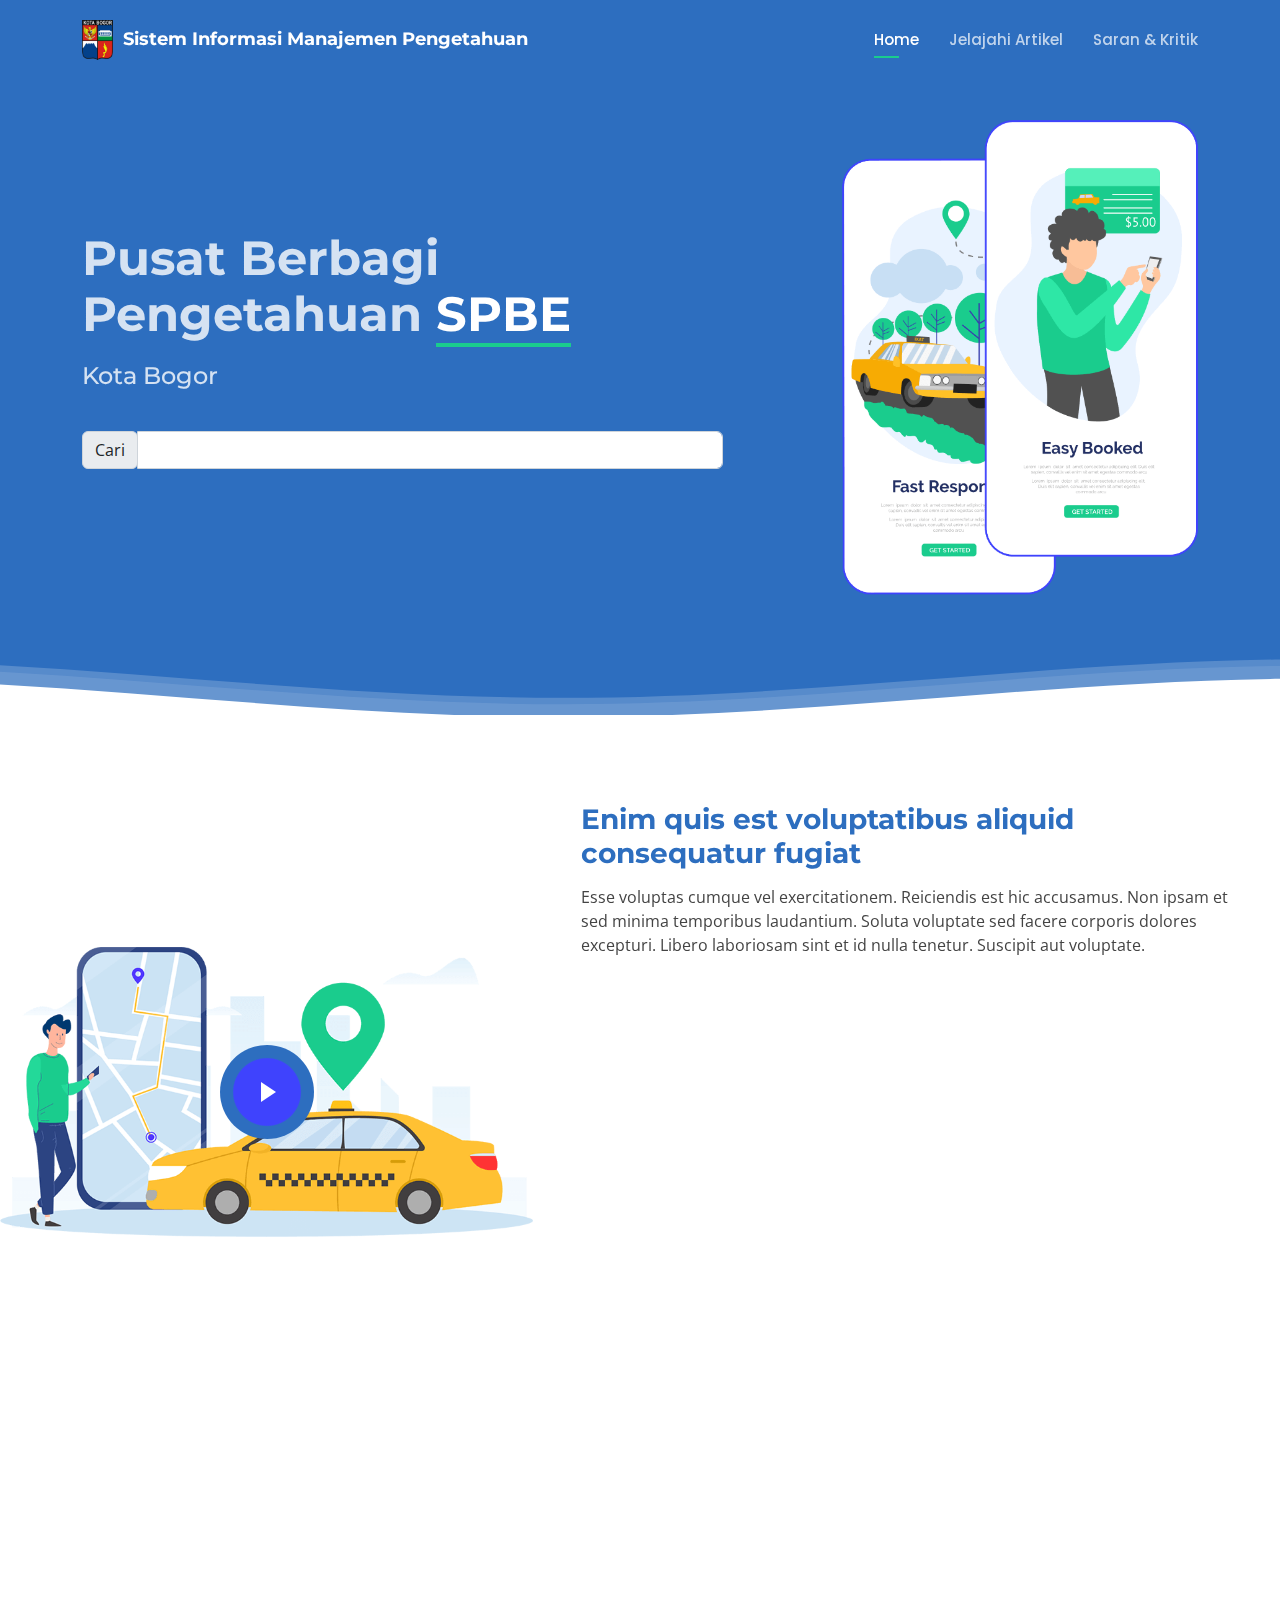
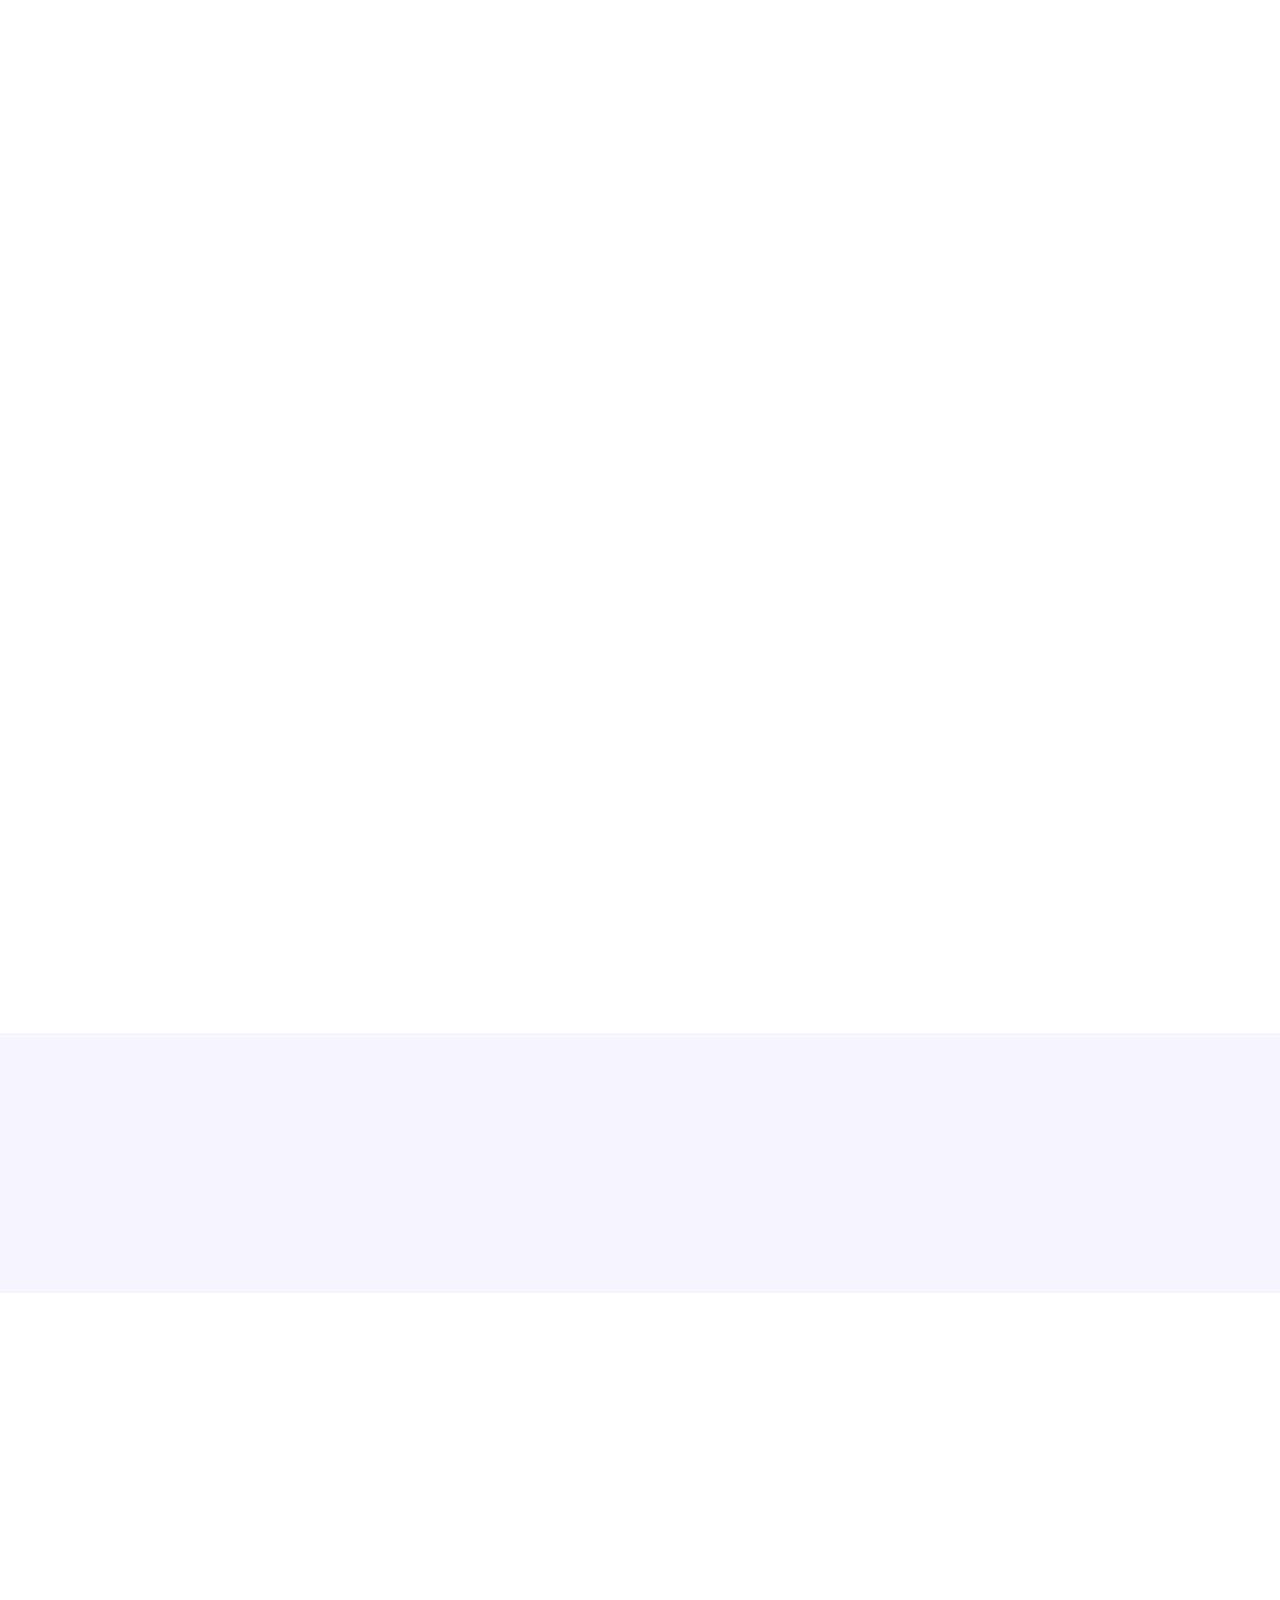
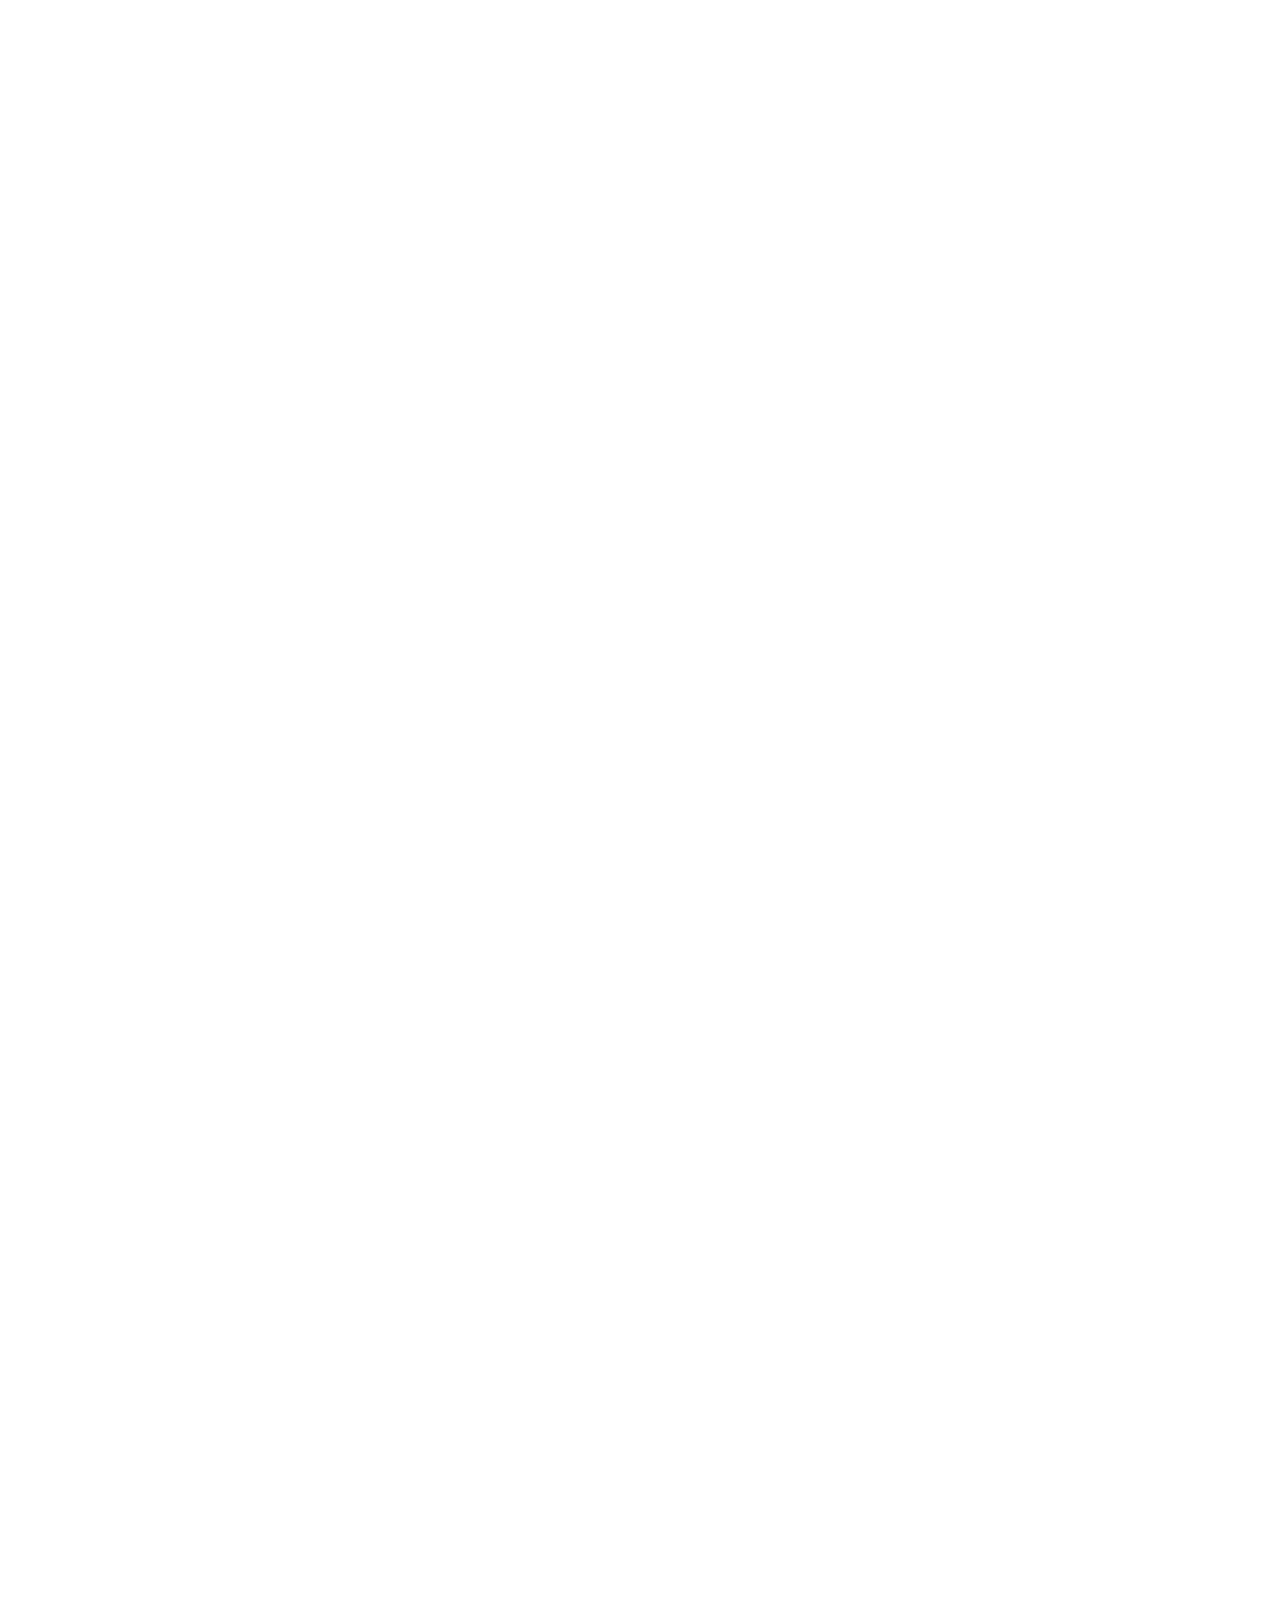
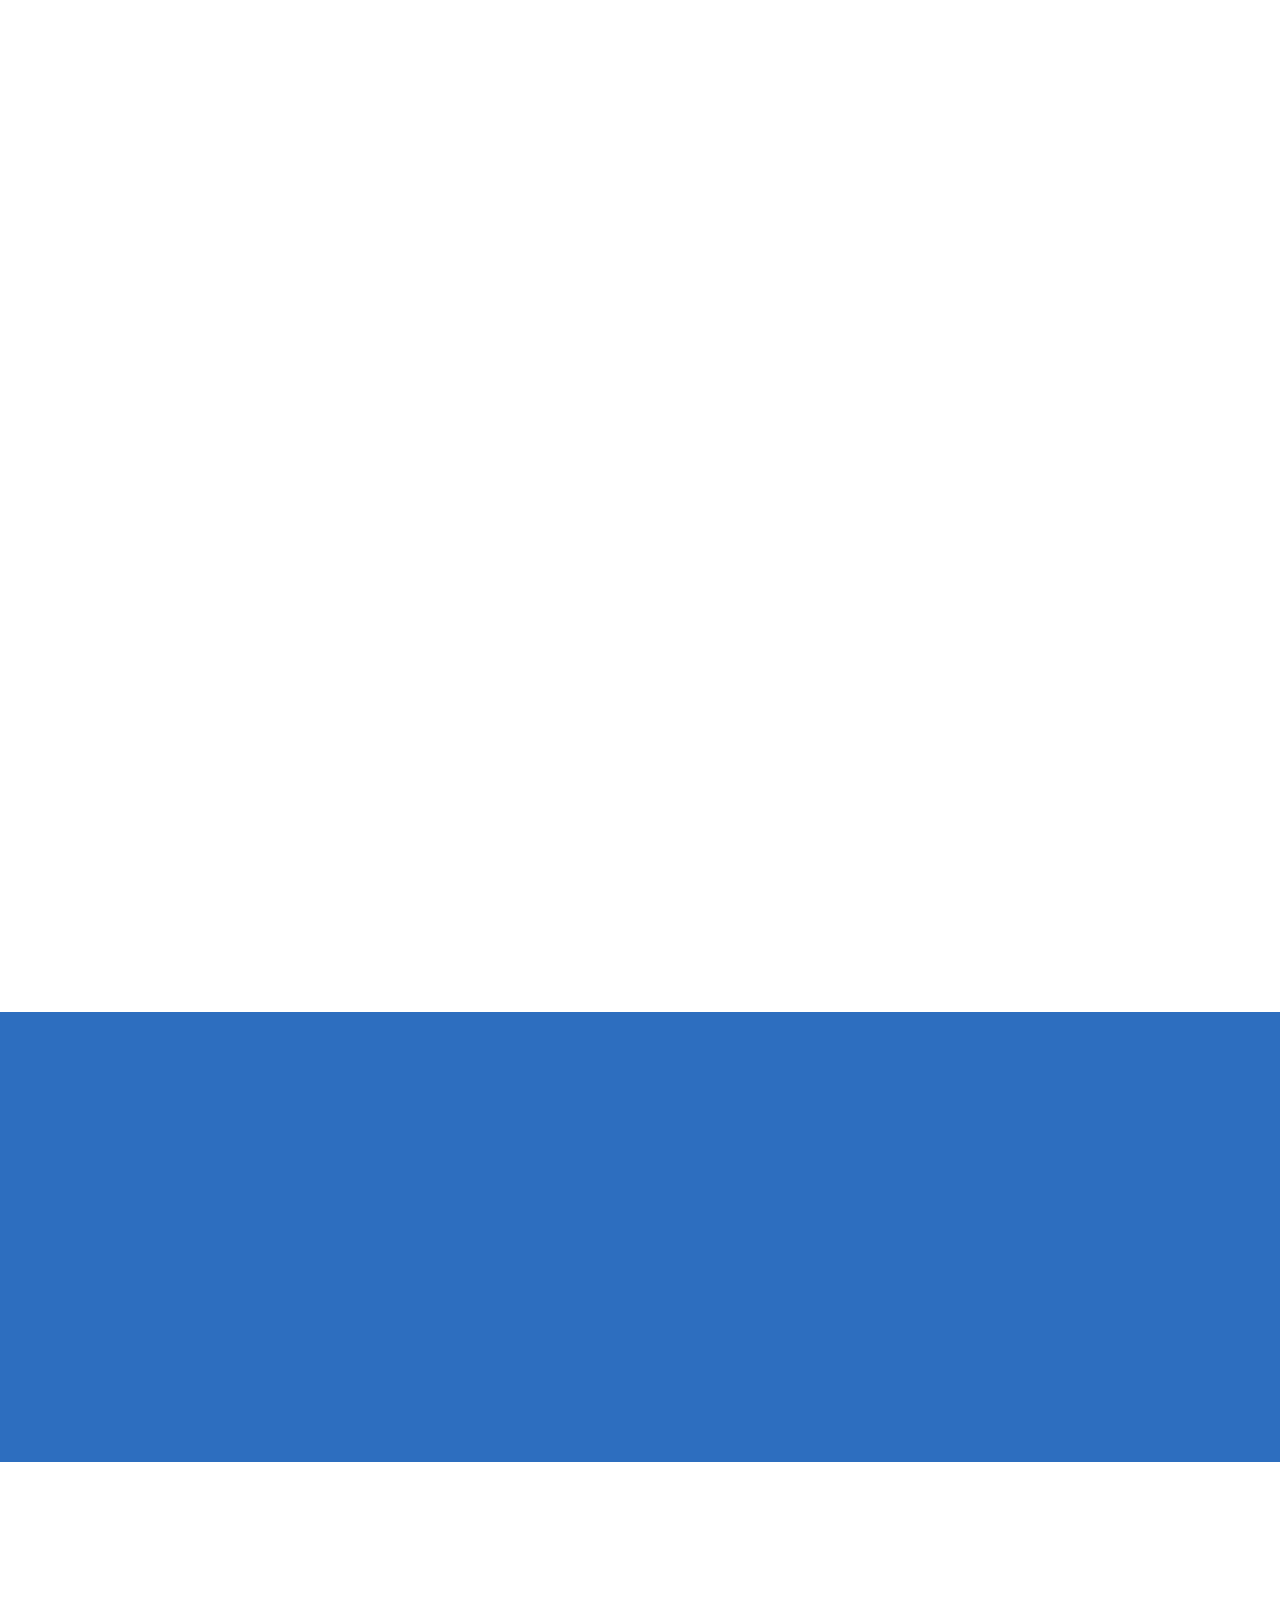
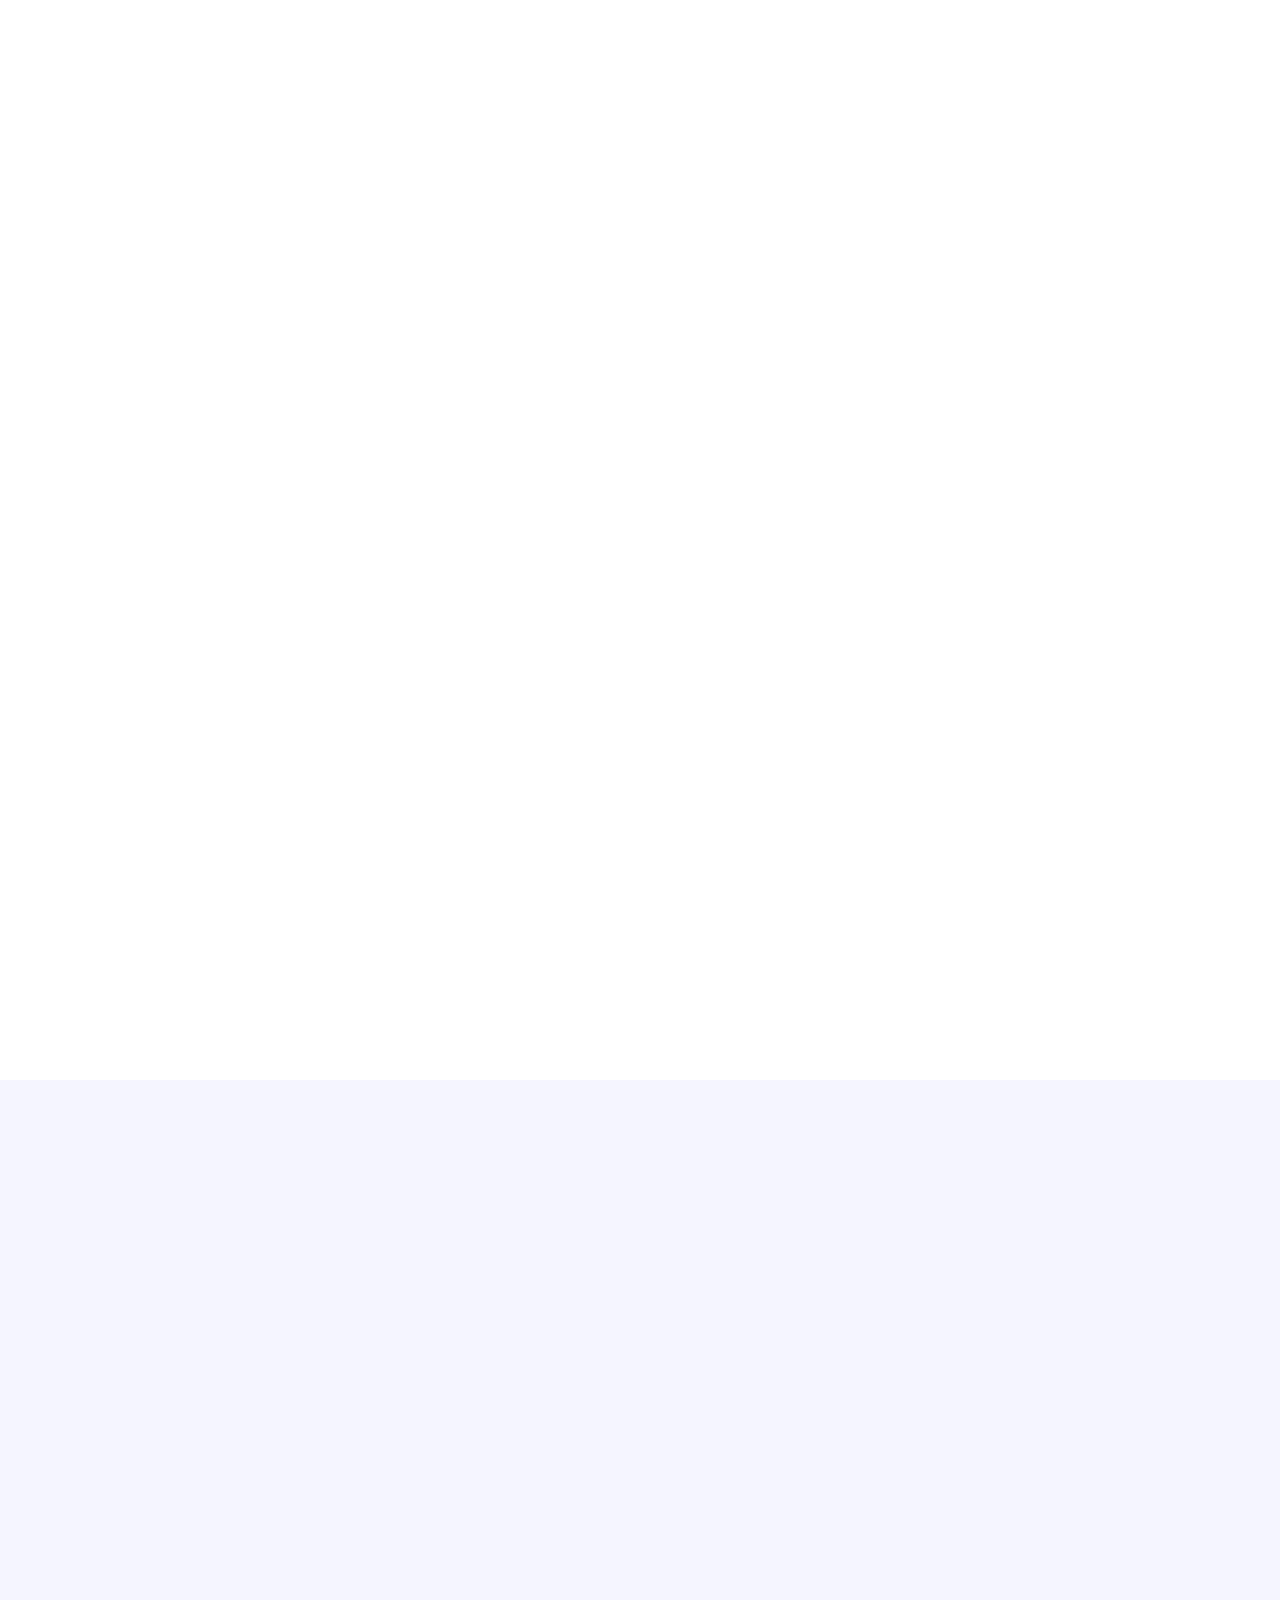
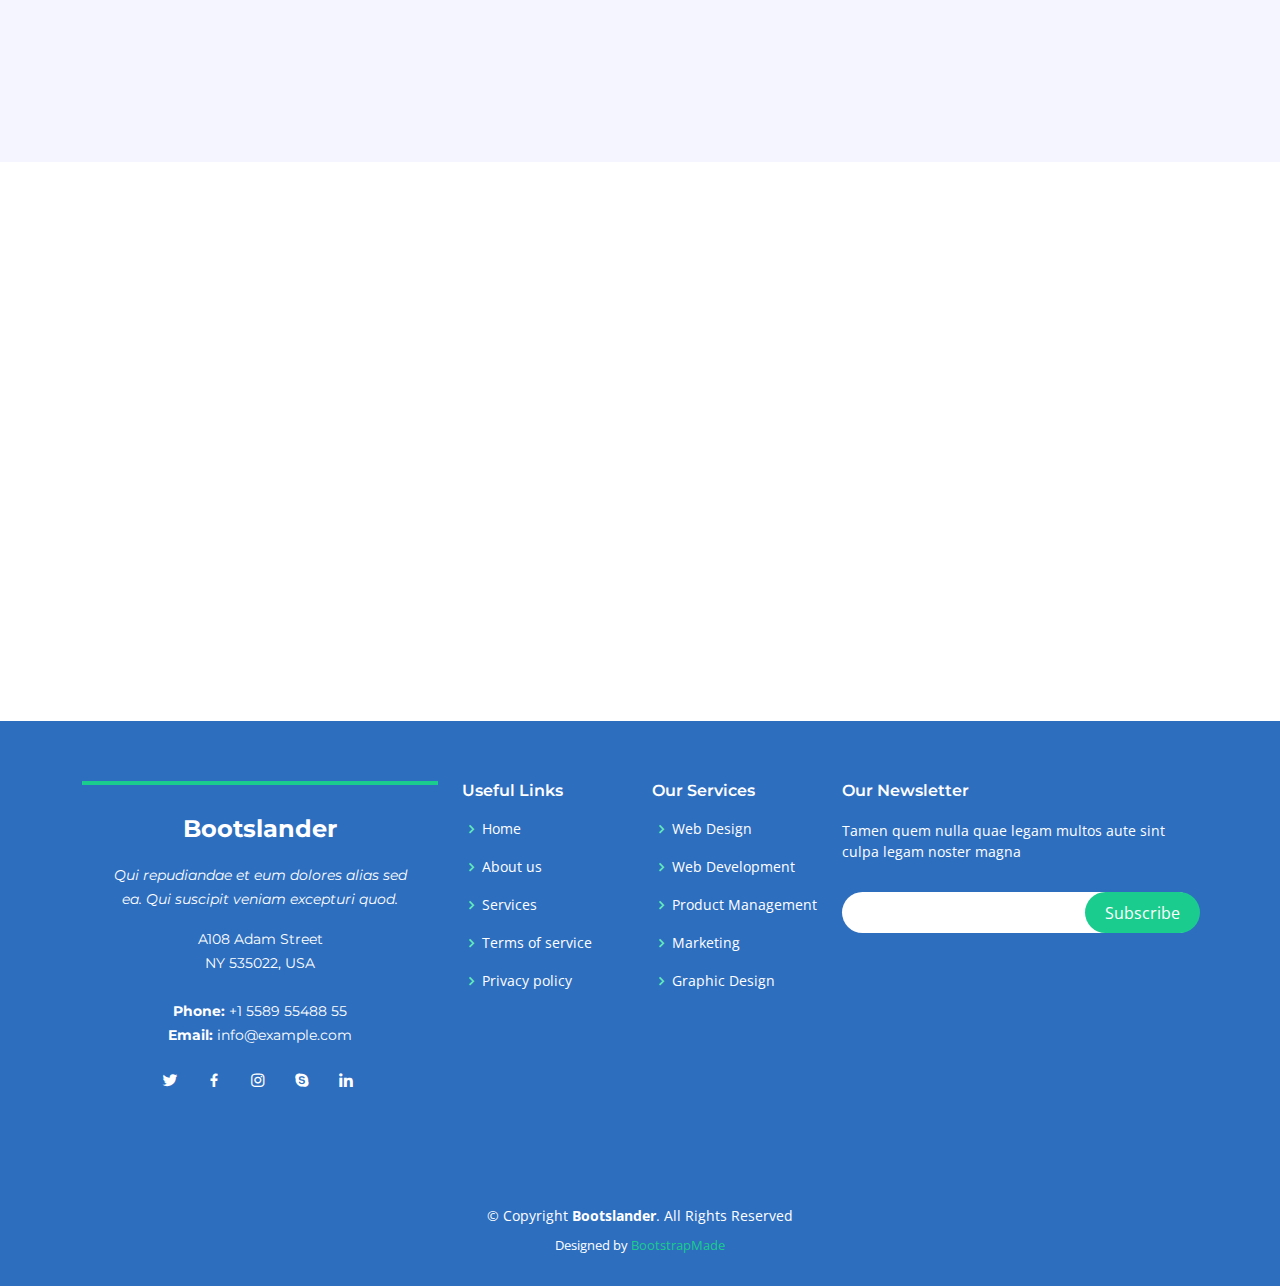
==== Bootslander/index.html @ fad499d1 "initial commit" ====
<!DOCTYPE html>
<html lang="en">

<head>
  <meta charset="utf-8">
  <meta content="width=device-width, initial-scale=1.0" name="viewport">

  <title>Sistem Informasi Manajemen Pengetahuan</title>
  <meta content="" name="description">
  <meta content="" name="keywords">

  <!-- Favicons -->
  <link href="assets/img/favicon.png" rel="icon">
  <link href="assets/img/apple-touch-icon.png" rel="apple-touch-icon">

  <!-- Google Fonts -->
  <link href="https://fonts.googleapis.com/css?family=Open+Sans:300,300i,400,400i,600,600i,700,700i|Montserrat:300,300i,400,400i,500,500i,600,600i,700,700i|Poppins:300,300i,400,400i,500,500i,600,600i,700,700i" rel="stylesheet">

  <!-- Vendor CSS Files -->
  <link href="assets/vendor/aos/aos.css" rel="stylesheet">
  <link href="assets/vendor/bootstrap/css/bootstrap.min.css" rel="stylesheet">
  <link href="assets/vendor/bootstrap-icons/bootstrap-icons.css" rel="stylesheet">
  <link href="assets/vendor/boxicons/css/boxicons.min.css" rel="stylesheet">
  <link href="assets/vendor/glightbox/css/glightbox.min.css" rel="stylesheet">
  <link href="assets/vendor/remixicon/remixicon.css" rel="stylesheet">
  <link href="assets/vendor/swiper/swiper-bundle.min.css" rel="stylesheet">

  <!-- Template Main CSS File -->
  <link href="assets/css/style.css" rel="stylesheet">

  <!-- =======================================================
  * Template Name: Bootslander - v4.10.0
  * Template URL: https://bootstrapmade.com/bootslander-free-bootstrap-landing-page-template/
  * Author: BootstrapMade.com
  * License: https://bootstrapmade.com/license/
  ======================================================== -->
</head>

<body>

  <!-- ======= Header ======= -->
  <header id="header" class="fixed-top d-flex align-items-center header-transparent">
    <div class="container d-flex align-items-center justify-content-between">

      <div class="logo">
        <h1><a href="index.html"><img src="images/logo.png" style="margin-right: 10px;"><span>Sistem Informasi Manajemen Pengetahuan</span></a></h1>
        <!-- Uncomment below if you prefer to use an image logo -->
        <!-- <a href="index.html"><img src="assets/img/logo.png" alt="" class="img-fluid"></a>-->
      </div>

      <nav id="navbar" class="navbar">
        <ul>
          <li><a class="nav-link scrollto active" href="#hero">Home</a></li>
          <li><a class="nav-link scrollto" href="#about">Jelajahi Artikel</a></li>
          <li><a class="nav-link scrollto" href="#features">Saran & Kritik</a></li>
          </li>
        </ul>
        <i class="bi bi-list mobile-nav-toggle"></i>
      </nav><!-- .navbar -->

    </div>
  </header><!-- End Header -->

  <!-- ======= Hero Section ======= -->
  <section id="hero">

    <div class="container">
      <div class="row justify-content-between">
        <div class="col-lg-7 pt-5 pt-lg-0 order-2 order-lg-1 d-flex align-items-center">
          <div data-aos="zoom-out">
            <h1>Pusat Berbagi Pengetahuan <span>SPBE</span></h1>
            <h2>Kota Bogor</h2>
            <div class="input-group mb-3">
              <div class="input-group-prepend">
                 <span class="input-group-text" id="inputGroup-sizing-default" type="button">Cari</span>
                <!-- <span class="input-group-text" id="inputGroup-sizing-default">Search</span> -->
              </div>
              <input type="text" class="form-control" aria-label="Default" aria-describedby="inputGroup-sizing-default">
            </div>
          </div>
        </div>
        <div class="col-lg-4 order-1 order-lg-2 hero-img" data-aos="zoom-out" data-aos-delay="300">
          <img src="assets/img/hero-img.png" class="img-fluid animated" alt="">
        </div>
      </div>
    </div>

    <svg class="hero-waves" xmlns="http://www.w3.org/2000/svg" xmlns:xlink="http://www.w3.org/1999/xlink" viewBox="0 24 150 28 " preserveAspectRatio="none">
      <defs>
        <path id="wave-path" d="M-160 44c30 0 58-18 88-18s 58 18 88 18 58-18 88-18 58 18 88 18 v44h-352z">
      </defs>
      <g class="wave1">
        <use xlink:href="#wave-path" x="50" y="3" fill="rgba(255,255,255, .1)">
      </g>
      <g class="wave2">
        <use xlink:href="#wave-path" x="50" y="0" fill="rgba(255,255,255, .2)">
      </g>
      <g class="wave3">
        <use xlink:href="#wave-path" x="50" y="9" fill="#fff">
      </g>
    </svg>

  </section><!-- End Hero -->

  <main id="main">

    <!-- ======= Isi Section ======= -->
    <section id="about" class="about">
      <div class="container-fluid">

        <div class="row">
          <div class="col-xl-5 col-lg-6 video-box d-flex justify-content-center align-items-stretch" data-aos="fade-right">
            <a href="https://www.youtube.com/watch?v=StpBR2W8G5A" class="glightbox play-btn mb-4"></a>
          </div>

          <div class="col-xl-7 col-lg-6 icon-boxes d-flex flex-column align-items-stretch justify-content-center py-5 px-lg-5" data-aos="fade-left">
            <h3>Enim quis est voluptatibus aliquid consequatur fugiat</h3>
            <p>Esse voluptas cumque vel exercitationem. Reiciendis est hic accusamus. Non ipsam et sed minima temporibus laudantium. Soluta voluptate sed facere corporis dolores excepturi. Libero laboriosam sint et id nulla tenetur. Suscipit aut voluptate.</p>

            <div class="icon-box" data-aos="zoom-in" data-aos-delay="100">
              <div class="icon"><i class="bx bx-fingerprint"></i></div>
              <h4 class="title"><a href="">Lorem Ipsum</a></h4>
              <p class="description">Voluptatum deleniti atque corrupti quos dolores et quas molestias excepturi sint occaecati cupiditate non provident</p>
            </div>

            <div class="icon-box" data-aos="zoom-in" data-aos-delay="200">
              <div class="icon"><i class="bx bx-gift"></i></div>
              <h4 class="title"><a href="">Nemo Enim</a></h4>
              <p class="description">At vero eos et accusamus et iusto odio dignissimos ducimus qui blanditiis praesentium voluptatum deleniti atque</p>
            </div>

            <div class="icon-box" data-aos="zoom-in" data-aos-delay="300">
              <div class="icon"><i class="bx bx-atom"></i></div>
              <h4 class="title"><a href="">Dine Pad</a></h4>
              <p class="description">Explicabo est voluptatum asperiores consequatur magnam. Et veritatis odit. Sunt aut deserunt minus aut eligendi omnis</p>
            </div>

          </div>
        </div>

      </div>
    </section><!-- End About Section -->
    
    <!-- ======= About Section ======= -->
    <section id="about" class="about">
      <div class="container-fluid">

        <div class="row">
          <div class="col-xl-5 col-lg-6 video-box d-flex justify-content-center align-items-stretch" data-aos="fade-right">
            <a href="https://www.youtube.com/watch?v=StpBR2W8G5A" class="glightbox play-btn mb-4"></a>
          </div>

          <div class="col-xl-7 col-lg-6 icon-boxes d-flex flex-column align-items-stretch justify-content-center py-5 px-lg-5" data-aos="fade-left">
            <h3>Enim quis est voluptatibus aliquid consequatur fugiat</h3>
            <p>Esse voluptas cumque vel exercitationem. Reiciendis est hic accusamus. Non ipsam et sed minima temporibus laudantium. Soluta voluptate sed facere corporis dolores excepturi. Libero laboriosam sint et id nulla tenetur. Suscipit aut voluptate.</p>

            <div class="icon-box" data-aos="zoom-in" data-aos-delay="100">
              <div class="icon"><i class="bx bx-fingerprint"></i></div>
              <h4 class="title"><a href="">Lorem Ipsum</a></h4>
              <p class="description">Voluptatum deleniti atque corrupti quos dolores et quas molestias excepturi sint occaecati cupiditate non provident</p>
            </div>

            <div class="icon-box" data-aos="zoom-in" data-aos-delay="200">
              <div class="icon"><i class="bx bx-gift"></i></div>
              <h4 class="title"><a href="">Nemo Enim</a></h4>
              <p class="description">At vero eos et accusamus et iusto odio dignissimos ducimus qui blanditiis praesentium voluptatum deleniti atque</p>
            </div>

            <div class="icon-box" data-aos="zoom-in" data-aos-delay="300">
              <div class="icon"><i class="bx bx-atom"></i></div>
              <h4 class="title"><a href="">Dine Pad</a></h4>
              <p class="description">Explicabo est voluptatum asperiores consequatur magnam. Et veritatis odit. Sunt aut deserunt minus aut eligendi omnis</p>
            </div>

          </div>
        </div>

      </div>
    </section><!-- End About Section -->

    <!-- ======= Features Section ======= -->
    <section id="features" class="features">
      <div class="container">

        <div class="section-title" data-aos="fade-up">
          <h2>Features</h2>
          <p>Check The Features</p>
        </div>

        <div class="row" data-aos="fade-left">
          <div class="col-lg-3 col-md-4">
            <div class="icon-box" data-aos="zoom-in" data-aos-delay="50">
              <i class="ri-store-line" style="color: #ffbb2c;"></i>
              <h3><a href="">Lorem Ipsum</a></h3>
            </div>
          </div>
          <div class="col-lg-3 col-md-4 mt-4 mt-md-0">
            <div class="icon-box" data-aos="zoom-in" data-aos-delay="100">
              <i class="ri-bar-chart-box-line" style="color: #5578ff;"></i>
              <h3><a href="">Dolor Sitema</a></h3>
            </div>
          </div>
          <div class="col-lg-3 col-md-4 mt-4 mt-md-0">
            <div class="icon-box" data-aos="zoom-in" data-aos-delay="150">
              <i class="ri-calendar-todo-line" style="color: #e80368;"></i>
              <h3><a href="">Sed perspiciatis</a></h3>
            </div>
          </div>
          <div class="col-lg-3 col-md-4 mt-4 mt-lg-0">
            <div class="icon-box" data-aos="zoom-in" data-aos-delay="200">
              <i class="ri-paint-brush-line" style="color: #e361ff;"></i>
              <h3><a href="">Magni Dolores</a></h3>
            </div>
          </div>
          <div class="col-lg-3 col-md-4 mt-4">
            <div class="icon-box" data-aos="zoom-in" data-aos-delay="250">
              <i class="ri-database-2-line" style="color: #47aeff;"></i>
              <h3><a href="">Nemo Enim</a></h3>
            </div>
          </div>
          <div class="col-lg-3 col-md-4 mt-4">
            <div class="icon-box" data-aos="zoom-in" data-aos-delay="300">
              <i class="ri-gradienter-line" style="color: #ffa76e;"></i>
              <h3><a href="">Eiusmod Tempor</a></h3>
            </div>
          </div>
          <div class="col-lg-3 col-md-4 mt-4">
            <div class="icon-box" data-aos="zoom-in" data-aos-delay="350">
              <i class="ri-file-list-3-line" style="color: #11dbcf;"></i>
              <h3><a href="">Midela Teren</a></h3>
            </div>
          </div>
          <div class="col-lg-3 col-md-4 mt-4">
            <div class="icon-box" data-aos="zoom-in" data-aos-delay="400">
              <i class="ri-price-tag-2-line" style="color: #4233ff;"></i>
              <h3><a href="">Pira Neve</a></h3>
            </div>
          </div>
          <div class="col-lg-3 col-md-4 mt-4">
            <div class="icon-box" data-aos="zoom-in" data-aos-delay="450">
              <i class="ri-anchor-line" style="color: #b2904f;"></i>
              <h3><a href="">Dirada Pack</a></h3>
            </div>
          </div>
          <div class="col-lg-3 col-md-4 mt-4">
            <div class="icon-box" data-aos="zoom-in" data-aos-delay="500">
              <i class="ri-disc-line" style="color: #b20969;"></i>
              <h3><a href="">Moton Ideal</a></h3>
            </div>
          </div>
          <div class="col-lg-3 col-md-4 mt-4">
            <div class="icon-box" data-aos="zoom-in" data-aos-delay="550">
              <i class="ri-base-station-line" style="color: #ff5828;"></i>
              <h3><a href="">Verdo Park</a></h3>
            </div>
          </div>
          <div class="col-lg-3 col-md-4 mt-4">
            <div class="icon-box" data-aos="zoom-in" data-aos-delay="600">
              <i class="ri-fingerprint-line" style="color: #29cc61;"></i>
              <h3><a href="">Flavor Nivelanda</a></h3>
            </div>
          </div>
        </div>

      </div>
    </section><!-- End Features Section -->

    <!-- ======= Counts Section ======= -->
    <section id="counts" class="counts">
      <div class="container">

        <div class="row" data-aos="fade-up">

          <div class="col-lg-3 col-md-6">
            <div class="count-box">
              <i class="bi bi-emoji-smile"></i>
              <span data-purecounter-start="0" data-purecounter-end="232" data-purecounter-duration="1" class="purecounter"></span>
              <p>Happy Clients</p>
            </div>
          </div>

          <div class="col-lg-3 col-md-6 mt-5 mt-md-0">
            <div class="count-box">
              <i class="bi bi-journal-richtext"></i>
              <span data-purecounter-start="0" data-purecounter-end="521" data-purecounter-duration="1" class="purecounter"></span>
              <p>Projects</p>
            </div>
          </div>

          <div class="col-lg-3 col-md-6 mt-5 mt-lg-0">
            <div class="count-box">
              <i class="bi bi-headset"></i>
              <span data-purecounter-start="0" data-purecounter-end="1463" data-purecounter-duration="1" class="purecounter"></span>
              <p>Hours Of Support</p>
            </div>
          </div>

          <div class="col-lg-3 col-md-6 mt-5 mt-lg-0">
            <div class="count-box">
              <i class="bi bi-people"></i>
              <span data-purecounter-start="0" data-purecounter-end="15" data-purecounter-duration="1" class="purecounter"></span>
              <p>Hard Workers</p>
            </div>
          </div>

        </div>

      </div>
    </section><!-- End Counts Section -->

    <!-- ======= Details Section ======= -->
    <section id="details" class="details">
      <div class="container">

        <div class="row content">
          <div class="col-md-4" data-aos="fade-right">
            <img src="assets/img/details-1.png" class="img-fluid" alt="">
          </div>
          <div class="col-md-8 pt-4" data-aos="fade-up">
            <h3>Voluptatem dignissimos provident quasi corporis voluptates sit assumenda.</h3>
            <p class="fst-italic">
              Lorem ipsum dolor sit amet, consectetur adipiscing elit, sed do eiusmod tempor incididunt ut labore et dolore
              magna aliqua.
            </p>
            <ul>
              <li><i class="bi bi-check"></i> Ullamco laboris nisi ut aliquip ex ea commodo consequat.</li>
              <li><i class="bi bi-check"></i> Duis aute irure dolor in reprehenderit in voluptate velit.</li>
              <li><i class="bi bi-check"></i> Iure at voluptas aspernatur dignissimos doloribus repudiandae.</li>
              <li><i class="bi bi-check"></i> Est ipsa assumenda id facilis nesciunt placeat sed doloribus praesentium.</li>
            </ul>
            <p>
              Voluptas nisi in quia excepturi nihil voluptas nam et ut. Expedita omnis eum consequatur non. Sed in asperiores aut repellendus. Error quisquam ab maiores. Quibusdam sit in officia
            </p>
          </div>
        </div>

        <div class="row content">
          <div class="col-md-4 order-1 order-md-2" data-aos="fade-left">
            <img src="assets/img/details-2.png" class="img-fluid" alt="">
          </div>
          <div class="col-md-8 pt-5 order-2 order-md-1" data-aos="fade-up">
            <h3>Corporis temporibus maiores provident</h3>
            <p class="fst-italic">
              Lorem ipsum dolor sit amet, consectetur adipiscing elit, sed do eiusmod tempor incididunt ut labore et dolore
              magna aliqua.
            </p>
            <p>
              Ullamco laboris nisi ut aliquip ex ea commodo consequat. Duis aute irure dolor in reprehenderit in voluptate
              velit esse cillum dolore eu fugiat nulla pariatur. Excepteur sint occaecat cupidatat non proident, sunt in
              culpa qui officia deserunt mollit anim id est laborum
            </p>
            <p>
              Inventore id enim dolor dicta qui et magni molestiae. Mollitia optio officia illum ut cupiditate eos autem. Soluta dolorum repellendus repellat amet autem rerum illum in. Quibusdam occaecati est nisi esse. Saepe aut dignissimos distinctio id enim.
            </p>
          </div>
        </div>

        <div class="row content">
          <div class="col-md-4" data-aos="fade-right">
            <img src="assets/img/details-3.png" class="img-fluid" alt="">
          </div>
          <div class="col-md-8 pt-5" data-aos="fade-up">
            <h3>Sunt consequatur ad ut est nulla consectetur reiciendis animi voluptas</h3>
            <p>Cupiditate placeat cupiditate placeat est ipsam culpa. Delectus quia minima quod. Sunt saepe odit aut quia voluptatem hic voluptas dolor doloremque.</p>
            <ul>
              <li><i class="bi bi-check"></i> Ullamco laboris nisi ut aliquip ex ea commodo consequat.</li>
              <li><i class="bi bi-check"></i> Duis aute irure dolor in reprehenderit in voluptate velit.</li>
              <li><i class="bi bi-check"></i> Facilis ut et voluptatem aperiam. Autem soluta ad fugiat.</li>
            </ul>
            <p>
              Qui consequatur temporibus. Enim et corporis sit sunt harum praesentium suscipit ut voluptatem. Et nihil magni debitis consequatur est.
            </p>
            <p>
              Suscipit enim et. Ut optio esse quidem quam reiciendis esse odit excepturi. Vel dolores rerum soluta explicabo vel fugiat eum non.
            </p>
          </div>
        </div>

        <div class="row content">
          <div class="col-md-4 order-1 order-md-2" data-aos="fade-left">
            <img src="assets/img/details-4.png" class="img-fluid" alt="">
          </div>
          <div class="col-md-8 pt-5 order-2 order-md-1" data-aos="fade-up">
            <h3>Quas et necessitatibus eaque impedit ipsum animi consequatur incidunt in</h3>
            <p class="fst-italic">
              Lorem ipsum dolor sit amet, consectetur adipiscing elit, sed do eiusmod tempor incididunt ut labore et dolore
              magna aliqua.
            </p>
            <p>
              Ullamco laboris nisi ut aliquip ex ea commodo consequat. Duis aute irure dolor in reprehenderit in voluptate
              velit esse cillum dolore eu fugiat nulla pariatur. Excepteur sint occaecat cupidatat non proident, sunt in
              culpa qui officia deserunt mollit anim id est laborum
            </p>
            <ul>
              <li><i class="bi bi-check"></i> Et praesentium laboriosam architecto nam .</li>
              <li><i class="bi bi-check"></i> Eius et voluptate. Enim earum tempore aliquid. Nobis et sunt consequatur. Aut repellat in numquam velit quo dignissimos et.</li>
              <li><i class="bi bi-check"></i> Facilis ut et voluptatem aperiam. Autem soluta ad fugiat.</li>
            </ul>
          </div>
        </div>

      </div>
    </section><!-- End Details Section -->

    <!-- ======= Gallery Section ======= -->
    <section id="gallery" class="gallery">
      <div class="container">

        <div class="section-title" data-aos="fade-up">
          <h2>Gallery</h2>
          <p>Check our Gallery</p>
        </div>

        <div class="row g-0" data-aos="fade-left">

          <div class="col-lg-3 col-md-4">
            <div class="gallery-item" data-aos="zoom-in" data-aos-delay="100">
              <a href="assets/img/gallery/gallery-1.jpg" class="gallery-lightbox">
                <img src="assets/img/gallery/gallery-1.jpg" alt="" class="img-fluid">
              </a>
            </div>
          </div>

          <div class="col-lg-3 col-md-4">
            <div class="gallery-item" data-aos="zoom-in" data-aos-delay="150">
              <a href="assets/img/gallery/gallery-2.jpg" class="gallery-lightbox">
                <img src="assets/img/gallery/gallery-2.jpg" alt="" class="img-fluid">
              </a>
            </div>
          </div>

          <div class="col-lg-3 col-md-4">
            <div class="gallery-item" data-aos="zoom-in" data-aos-delay="200">
              <a href="assets/img/gallery/gallery-3.jpg" class="gallery-lightbox">
                <img src="assets/img/gallery/gallery-3.jpg" alt="" class="img-fluid">
              </a>
            </div>
          </div>

          <div class="col-lg-3 col-md-4">
            <div class="gallery-item" data-aos="zoom-in" data-aos-delay="250">
              <a href="assets/img/gallery/gallery-4.jpg" class="gallery-lightbox">
                <img src="assets/img/gallery/gallery-4.jpg" alt="" class="img-fluid">
              </a>
            </div>
          </div>

          <div class="col-lg-3 col-md-4">
            <div class="gallery-item" data-aos="zoom-in" data-aos-delay="300">
              <a href="assets/img/gallery/gallery-5.jpg" class="gallery-lightbox">
                <img src="assets/img/gallery/gallery-5.jpg" alt="" class="img-fluid">
              </a>
            </div>
          </div>

          <div class="col-lg-3 col-md-4">
            <div class="gallery-item" data-aos="zoom-in" data-aos-delay="350">
              <a href="assets/img/gallery/gallery-6.jpg" class="gallery-lightbox">
                <img src="assets/img/gallery/gallery-6.jpg" alt="" class="img-fluid">
              </a>
            </div>
          </div>

          <div class="col-lg-3 col-md-4">
            <div class="gallery-item" data-aos="zoom-in" data-aos-delay="400">
              <a href="assets/img/gallery/gallery-7.jpg" class="gallery-lightbox">
                <img src="assets/img/gallery/gallery-7.jpg" alt="" class="img-fluid">
              </a>
            </div>
          </div>

          <div class="col-lg-3 col-md-4">
            <div class="gallery-item" data-aos="zoom-in" data-aos-delay="450">
              <a href="assets/img/gallery/gallery-8.jpg" class="gallery-lightbox">
                <img src="assets/img/gallery/gallery-8.jpg" alt="" class="img-fluid">
              </a>
            </div>
          </div>

        </div>

      </div>
    </section><!-- End Gallery Section -->

    <!-- ======= Testimonials Section ======= -->
    <section id="testimonials" class="testimonials">
      <div class="container">

        <div class="testimonials-slider swiper" data-aos="fade-up" data-aos-delay="100">
          <div class="swiper-wrapper">

            <div class="swiper-slide">
              <div class="testimonial-item">
                <img src="assets/img/testimonials/testimonials-1.jpg" class="testimonial-img" alt="">
                <h3>Saul Goodman</h3>
                <h4>Ceo &amp; Founder</h4>
                <p>
                  <i class="bx bxs-quote-alt-left quote-icon-left"></i>
                  Proin iaculis purus consequat sem cure digni ssim donec porttitora entum suscipit rhoncus. Accusantium quam, ultricies eget id, aliquam eget nibh et. Maecen aliquam, risus at semper.
                  <i class="bx bxs-quote-alt-right quote-icon-right"></i>
                </p>
              </div>
            </div><!-- End testimonial item -->

            <div class="swiper-slide">
              <div class="testimonial-item">
                <img src="assets/img/testimonials/testimonials-2.jpg" class="testimonial-img" alt="">
                <h3>Sara Wilsson</h3>
                <h4>Designer</h4>
                <p>
                  <i class="bx bxs-quote-alt-left quote-icon-left"></i>
                  Export tempor illum tamen malis malis eram quae irure esse labore quem cillum quid cillum eram malis quorum velit fore eram velit sunt aliqua noster fugiat irure amet legam anim culpa.
                  <i class="bx bxs-quote-alt-right quote-icon-right"></i>
                </p>
              </div>
            </div><!-- End testimonial item -->

            <div class="swiper-slide">
              <div class="testimonial-item">
                <img src="assets/img/testimonials/testimonials-3.jpg" class="testimonial-img" alt="">
                <h3>Jena Karlis</h3>
                <h4>Store Owner</h4>
                <p>
                  <i class="bx bxs-quote-alt-left quote-icon-left"></i>
                  Enim nisi quem export duis labore cillum quae magna enim sint quorum nulla quem veniam duis minim tempor labore quem eram duis noster aute amet eram fore quis sint minim.
                  <i class="bx bxs-quote-alt-right quote-icon-right"></i>
                </p>
              </div>
            </div><!-- End testimonial item -->

            <div class="swiper-slide">
              <div class="testimonial-item">
                <img src="assets/img/testimonials/testimonials-4.jpg" class="testimonial-img" alt="">
                <h3>Matt Brandon</h3>
                <h4>Freelancer</h4>
                <p>
                  <i class="bx bxs-quote-alt-left quote-icon-left"></i>
                  Fugiat enim eram quae cillum dolore dolor amet nulla culpa multos export minim fugiat minim velit minim dolor enim duis veniam ipsum anim magna sunt elit fore quem dolore labore illum veniam.
                  <i class="bx bxs-quote-alt-right quote-icon-right"></i>
                </p>
              </div>
            </div><!-- End testimonial item -->

            <div class="swiper-slide">
              <div class="testimonial-item">
                <img src="assets/img/testimonials/testimonials-5.jpg" class="testimonial-img" alt="">
                <h3>John Larson</h3>
                <h4>Entrepreneur</h4>
                <p>
                  <i class="bx bxs-quote-alt-left quote-icon-left"></i>
                  Quis quorum aliqua sint quem legam fore sunt eram irure aliqua veniam tempor noster veniam enim culpa labore duis sunt culpa nulla illum cillum fugiat legam esse veniam culpa fore nisi cillum quid.
                  <i class="bx bxs-quote-alt-right quote-icon-right"></i>
                </p>
              </div>
            </div><!-- End testimonial item -->

          </div>
          <div class="swiper-pagination"></div>
        </div>

      </div>
    </section><!-- End Testimonials Section -->

    <!-- ======= Team Section ======= -->
    <section id="team" class="team">
      <div class="container">

        <div class="section-title" data-aos="fade-up">
          <h2>Team</h2>
          <p>Our Great Team</p>
        </div>

        <div class="row" data-aos="fade-left">

          <div class="col-lg-3 col-md-6">
            <div class="member" data-aos="zoom-in" data-aos-delay="100">
              <div class="pic"><img src="assets/img/team/team-1.jpg" class="img-fluid" alt=""></div>
              <div class="member-info">
                <h4>Walter White</h4>
                <span>Chief Executive Officer</span>
                <div class="social">
                  <a href=""><i class="bi bi-twitter"></i></a>
                  <a href=""><i class="bi bi-facebook"></i></a>
                  <a href=""><i class="bi bi-instagram"></i></a>
                  <a href=""><i class="bi bi-linkedin"></i></a>
                </div>
              </div>
            </div>
          </div>

          <div class="col-lg-3 col-md-6 mt-5 mt-md-0">
            <div class="member" data-aos="zoom-in" data-aos-delay="200">
              <div class="pic"><img src="assets/img/team/team-2.jpg" class="img-fluid" alt=""></div>
              <div class="member-info">
                <h4>Sarah Jhonson</h4>
                <span>Product Manager</span>
                <div class="social">
                  <a href=""><i class="bi bi-twitter"></i></a>
                  <a href=""><i class="bi bi-facebook"></i></a>
                  <a href=""><i class="bi bi-instagram"></i></a>
                  <a href=""><i class="bi bi-linkedin"></i></a>
                </div>
              </div>
            </div>
          </div>

          <div class="col-lg-3 col-md-6 mt-5 mt-lg-0">
            <div class="member" data-aos="zoom-in" data-aos-delay="300">
              <div class="pic"><img src="assets/img/team/team-3.jpg" class="img-fluid" alt=""></div>
              <div class="member-info">
                <h4>William Anderson</h4>
                <span>CTO</span>
                <div class="social">
                  <a href=""><i class="bi bi-twitter"></i></a>
                  <a href=""><i class="bi bi-facebook"></i></a>
                  <a href=""><i class="bi bi-instagram"></i></a>
                  <a href=""><i class="bi bi-linkedin"></i></a>
                </div>
              </div>
            </div>
          </div>

          <div class="col-lg-3 col-md-6 mt-5 mt-lg-0">
            <div class="member" data-aos="zoom-in" data-aos-delay="400">
              <div class="pic"><img src="assets/img/team/team-4.jpg" class="img-fluid" alt=""></div>
              <div class="member-info">
                <h4>Amanda Jepson</h4>
                <span>Accountant</span>
                <div class="social">
                  <a href=""><i class="bi bi-twitter"></i></a>
                  <a href=""><i class="bi bi-facebook"></i></a>
                  <a href=""><i class="bi bi-instagram"></i></a>
                  <a href=""><i class="bi bi-linkedin"></i></a>
                </div>
              </div>
            </div>
          </div>

        </div>

      </div>
    </section><!-- End Team Section -->

    <!-- ======= Pricing Section ======= -->
    <section id="pricing" class="pricing">
      <div class="container">

        <div class="section-title" data-aos="fade-up">
          <h2>Pricing</h2>
          <p>Check our Pricing</p>
        </div>

        <div class="row" data-aos="fade-left">

          <div class="col-lg-3 col-md-6">
            <div class="box" data-aos="zoom-in" data-aos-delay="100">
              <h3>Free</h3>
              <h4><sup>$</sup>0<span> / month</span></h4>
              <ul>
                <li>Aida dere</li>
                <li>Nec feugiat nisl</li>
                <li>Nulla at volutpat dola</li>
                <li class="na">Pharetra massa</li>
                <li class="na">Massa ultricies mi</li>
              </ul>
              <div class="btn-wrap">
                <a href="#" class="btn-buy">Buy Now</a>
              </div>
            </div>
          </div>

          <div class="col-lg-3 col-md-6 mt-4 mt-md-0">
            <div class="box featured" data-aos="zoom-in" data-aos-delay="200">
              <h3>Business</h3>
              <h4><sup>$</sup>19<span> / month</span></h4>
              <ul>
                <li>Aida dere</li>
                <li>Nec feugiat nisl</li>
                <li>Nulla at volutpat dola</li>
                <li>Pharetra massa</li>
                <li class="na">Massa ultricies mi</li>
              </ul>
              <div class="btn-wrap">
                <a href="#" class="btn-buy">Buy Now</a>
              </div>
            </div>
          </div>

          <div class="col-lg-3 col-md-6 mt-4 mt-lg-0">
            <div class="box" data-aos="zoom-in" data-aos-delay="300">
              <h3>Developer</h3>
              <h4><sup>$</sup>29<span> / month</span></h4>
              <ul>
                <li>Aida dere</li>
                <li>Nec feugiat nisl</li>
                <li>Nulla at volutpat dola</li>
                <li>Pharetra massa</li>
                <li>Massa ultricies mi</li>
              </ul>
              <div class="btn-wrap">
                <a href="#" class="btn-buy">Buy Now</a>
              </div>
            </div>
          </div>

          <div class="col-lg-3 col-md-6 mt-4 mt-lg-0">
            <div class="box" data-aos="zoom-in" data-aos-delay="400">
              <span class="advanced">Advanced</span>
              <h3>Ultimate</h3>
              <h4><sup>$</sup>49<span> / month</span></h4>
              <ul>
                <li>Aida dere</li>
                <li>Nec feugiat nisl</li>
                <li>Nulla at volutpat dola</li>
                <li>Pharetra massa</li>
                <li>Massa ultricies mi</li>
              </ul>
              <div class="btn-wrap">
                <a href="#" class="btn-buy">Buy Now</a>
              </div>
            </div>
          </div>

        </div>

      </div>
    </section><!-- End Pricing Section -->

    <!-- ======= F.A.Q Section ======= -->
    <section id="faq" class="faq section-bg">
      <div class="container">

        <div class="section-title" data-aos="fade-up">
          <h2>F.A.Q</h2>
          <p>Frequently Asked Questions</p>
        </div>

        <div class="faq-list">
          <ul>
            <li data-aos="fade-up">
              <i class="bx bx-help-circle icon-help"></i> <a data-bs-toggle="collapse" class="collapse" data-bs-target="#faq-list-1">Non consectetur a erat nam at lectus urna duis? <i class="bx bx-chevron-down icon-show"></i><i class="bx bx-chevron-up icon-close"></i></a>
              <div id="faq-list-1" class="collapse show" data-bs-parent=".faq-list">
                <p>
                  Feugiat pretium nibh ipsum consequat. Tempus iaculis urna id volutpat lacus laoreet non curabitur gravida. Venenatis lectus magna fringilla urna porttitor rhoncus dolor purus non.
                </p>
              </div>
            </li>

            <li data-aos="fade-up" data-aos-delay="100">
              <i class="bx bx-help-circle icon-help"></i> <a data-bs-toggle="collapse" data-bs-target="#faq-list-2" class="collapsed">Feugiat scelerisque varius morbi enim nunc? <i class="bx bx-chevron-down icon-show"></i><i class="bx bx-chevron-up icon-close"></i></a>
              <div id="faq-list-2" class="collapse" data-bs-parent=".faq-list">
                <p>
                  Dolor sit amet consectetur adipiscing elit pellentesque habitant morbi. Id interdum velit laoreet id donec ultrices. Fringilla phasellus faucibus scelerisque eleifend donec pretium. Est pellentesque elit ullamcorper dignissim. Mauris ultrices eros in cursus turpis massa tincidunt dui.
                </p>
              </div>
            </li>

            <li data-aos="fade-up" data-aos-delay="200">
              <i class="bx bx-help-circle icon-help"></i> <a data-bs-toggle="collapse" data-bs-target="#faq-list-3" class="collapsed">Dolor sit amet consectetur adipiscing elit? <i class="bx bx-chevron-down icon-show"></i><i class="bx bx-chevron-up icon-close"></i></a>
              <div id="faq-list-3" class="collapse" data-bs-parent=".faq-list">
                <p>
                  Eleifend mi in nulla posuere sollicitudin aliquam ultrices sagittis orci. Faucibus pulvinar elementum integer enim. Sem nulla pharetra diam sit amet nisl suscipit. Rutrum tellus pellentesque eu tincidunt. Lectus urna duis convallis convallis tellus. Urna molestie at elementum eu facilisis sed odio morbi quis
                </p>
              </div>
            </li>

            <li data-aos="fade-up" data-aos-delay="300">
              <i class="bx bx-help-circle icon-help"></i> <a data-bs-toggle="collapse" data-bs-target="#faq-list-4" class="collapsed">Tempus quam pellentesque nec nam aliquam sem et tortor consequat? <i class="bx bx-chevron-down icon-show"></i><i class="bx bx-chevron-up icon-close"></i></a>
              <div id="faq-list-4" class="collapse" data-bs-parent=".faq-list">
                <p>
                  Molestie a iaculis at erat pellentesque adipiscing commodo. Dignissim suspendisse in est ante in. Nunc vel risus commodo viverra maecenas accumsan. Sit amet nisl suscipit adipiscing bibendum est. Purus gravida quis blandit turpis cursus in.
                </p>
              </div>
            </li>

            <li data-aos="fade-up" data-aos-delay="400">
              <i class="bx bx-help-circle icon-help"></i> <a data-bs-toggle="collapse" data-bs-target="#faq-list-5" class="collapsed">Tortor vitae purus faucibus ornare. Varius vel pharetra vel turpis nunc eget lorem dolor? <i class="bx bx-chevron-down icon-show"></i><i class="bx bx-chevron-up icon-close"></i></a>
              <div id="faq-list-5" class="collapse" data-bs-parent=".faq-list">
                <p>
                  Laoreet sit amet cursus sit amet dictum sit amet justo. Mauris vitae ultricies leo integer malesuada nunc vel. Tincidunt eget nullam non nisi est sit amet. Turpis nunc eget lorem dolor sed. Ut venenatis tellus in metus vulputate eu scelerisque.
                </p>
              </div>
            </li>

          </ul>
        </div>

      </div>
    </section><!-- End F.A.Q Section -->

    <!-- ======= Contact Section ======= -->
    <section id="contact" class="contact">
      <div class="container">

        <div class="section-title" data-aos="fade-up">
          <h2>Contact</h2>
          <p>Contact Us</p>
        </div>

        <div class="row">

          <div class="col-lg-4" data-aos="fade-right" data-aos-delay="100">
            <div class="info">
              <div class="address">
                <i class="bi bi-geo-alt"></i>
                <h4>Location:</h4>
                <p>A108 Adam Street, New York, NY 535022</p>
              </div>

              <div class="email">
                <i class="bi bi-envelope"></i>
                <h4>Email:</h4>
                <p>info@example.com</p>
              </div>

              <div class="phone">
                <i class="bi bi-phone"></i>
                <h4>Call:</h4>
                <p>+1 5589 55488 55s</p>
              </div>

            </div>

          </div>

          <div class="col-lg-8 mt-5 mt-lg-0" data-aos="fade-left" data-aos-delay="200">

            <form action="forms/contact.php" method="post" role="form" class="php-email-form">
              <div class="row">
                <div class="col-md-6 form-group">
                  <input type="text" name="name" class="form-control" id="name" placeholder="Your Name" required>
                </div>
                <div class="col-md-6 form-group mt-3 mt-md-0">
                  <input type="email" class="form-control" name="email" id="email" placeholder="Your Email" required>
                </div>
              </div>
              <div class="form-group mt-3">
                <input type="text" class="form-control" name="subject" id="subject" placeholder="Subject" required>
              </div>
              <div class="form-group mt-3">
                <textarea class="form-control" name="message" rows="5" placeholder="Message" required></textarea>
              </div>
              <div class="my-3">
                <div class="loading">Loading</div>
                <div class="error-message"></div>
                <div class="sent-message">Your message has been sent. Thank you!</div>
              </div>
              <div class="text-center"><button type="submit">Send Message</button></div>
            </form>

          </div>

        </div>

      </div>
    </section><!-- End Contact Section -->

  </main><!-- End #main -->

  <!-- ======= Footer ======= -->
  <footer id="footer">
    <div class="footer-top">
      <div class="container">
        <div class="row">

          <div class="col-lg-4 col-md-6">
            <div class="footer-info">
              <h3>Bootslander</h3>
              <p class="pb-3"><em>Qui repudiandae et eum dolores alias sed ea. Qui suscipit veniam excepturi quod.</em></p>
              <p>
                A108 Adam Street <br>
                NY 535022, USA<br><br>
                <strong>Phone:</strong> +1 5589 55488 55<br>
                <strong>Email:</strong> info@example.com<br>
              </p>
              <div class="social-links mt-3">
                <a href="#" class="twitter"><i class="bx bxl-twitter"></i></a>
                <a href="#" class="facebook"><i class="bx bxl-facebook"></i></a>
                <a href="#" class="instagram"><i class="bx bxl-instagram"></i></a>
                <a href="#" class="google-plus"><i class="bx bxl-skype"></i></a>
                <a href="#" class="linkedin"><i class="bx bxl-linkedin"></i></a>
              </div>
            </div>
          </div>

          <div class="col-lg-2 col-md-6 footer-links">
            <h4>Useful Links</h4>
            <ul>
              <li><i class="bx bx-chevron-right"></i> <a href="#">Home</a></li>
              <li><i class="bx bx-chevron-right"></i> <a href="#">About us</a></li>
              <li><i class="bx bx-chevron-right"></i> <a href="#">Services</a></li>
              <li><i class="bx bx-chevron-right"></i> <a href="#">Terms of service</a></li>
              <li><i class="bx bx-chevron-right"></i> <a href="#">Privacy policy</a></li>
            </ul>
          </div>

          <div class="col-lg-2 col-md-6 footer-links">
            <h4>Our Services</h4>
            <ul>
              <li><i class="bx bx-chevron-right"></i> <a href="#">Web Design</a></li>
              <li><i class="bx bx-chevron-right"></i> <a href="#">Web Development</a></li>
              <li><i class="bx bx-chevron-right"></i> <a href="#">Product Management</a></li>
              <li><i class="bx bx-chevron-right"></i> <a href="#">Marketing</a></li>
              <li><i class="bx bx-chevron-right"></i> <a href="#">Graphic Design</a></li>
            </ul>
          </div>

          <div class="col-lg-4 col-md-6 footer-newsletter">
            <h4>Our Newsletter</h4>
            <p>Tamen quem nulla quae legam multos aute sint culpa legam noster magna</p>
            <form action="" method="post">
              <input type="email" name="email"><input type="submit" value="Subscribe">
            </form>

          </div>

        </div>
      </div>
    </div>

    <div class="container">
      <div class="copyright">
        &copy; Copyright <strong><span>Bootslander</span></strong>. All Rights Reserved
      </div>
      <div class="credits">
        <!-- All the links in the footer should remain intact. -->
        <!-- You can delete the links only if you purchased the pro version. -->
        <!-- Licensing information: https://bootstrapmade.com/license/ -->
        <!-- Purchase the pro version with working PHP/AJAX contact form: https://bootstrapmade.com/bootslander-free-bootstrap-landing-page-template/ -->
        Designed by <a href="https://bootstrapmade.com/">BootstrapMade</a>
      </div>
    </div>
  </footer><!-- End Footer -->

  <a href="#" class="back-to-top d-flex align-items-center justify-content-center"><i class="bi bi-arrow-up-short"></i></a>
  <div id="preloader"></div>

  <!-- Vendor JS Files -->
  <script src="assets/vendor/purecounter/purecounter_vanilla.js"></script>
  <script src="assets/vendor/aos/aos.js"></script>
  <script src="assets/vendor/bootstrap/js/bootstrap.bundle.min.js"></script>
  <script src="assets/vendor/glightbox/js/glightbox.min.js"></script>
  <script src="assets/vendor/swiper/swiper-bundle.min.js"></script>
  <script src="assets/vendor/php-email-form/validate.js"></script>

  <!-- Template Main JS File -->
  <script src="assets/js/main.js"></script>

</body>

</html>
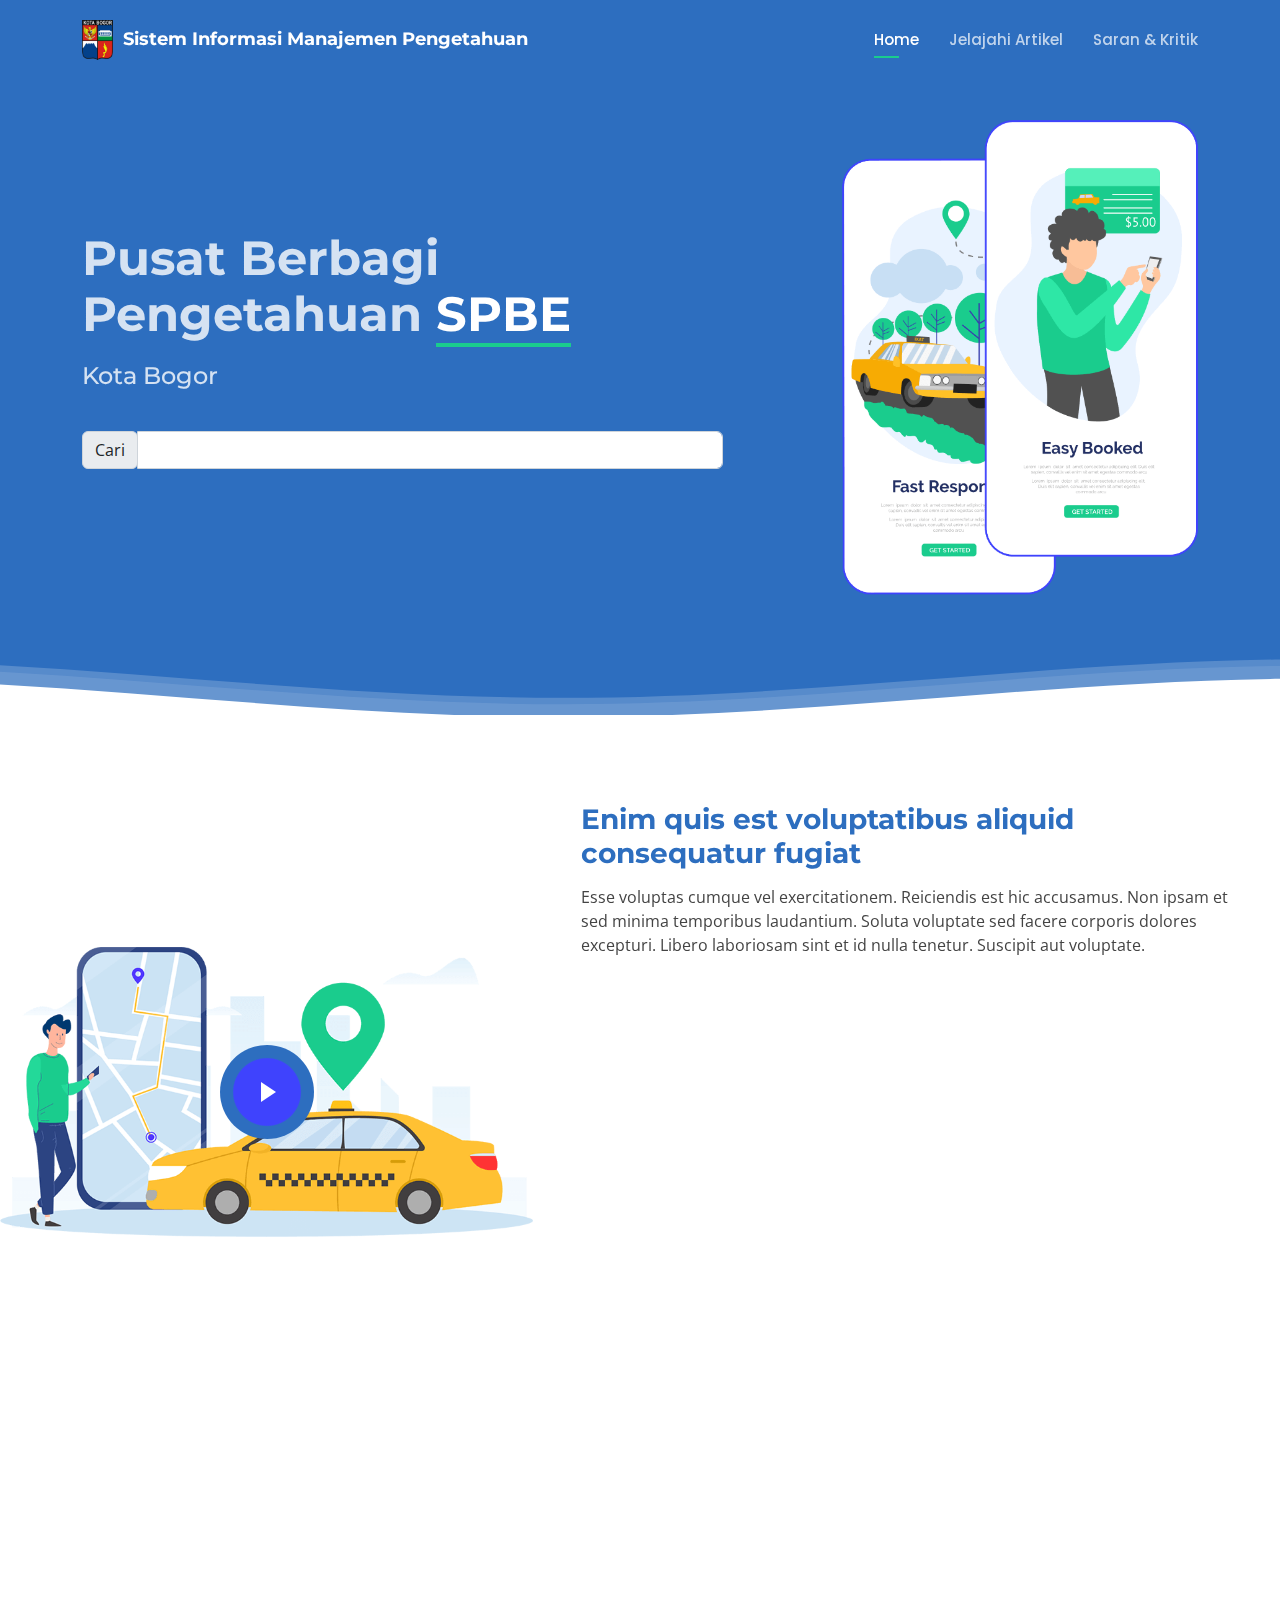
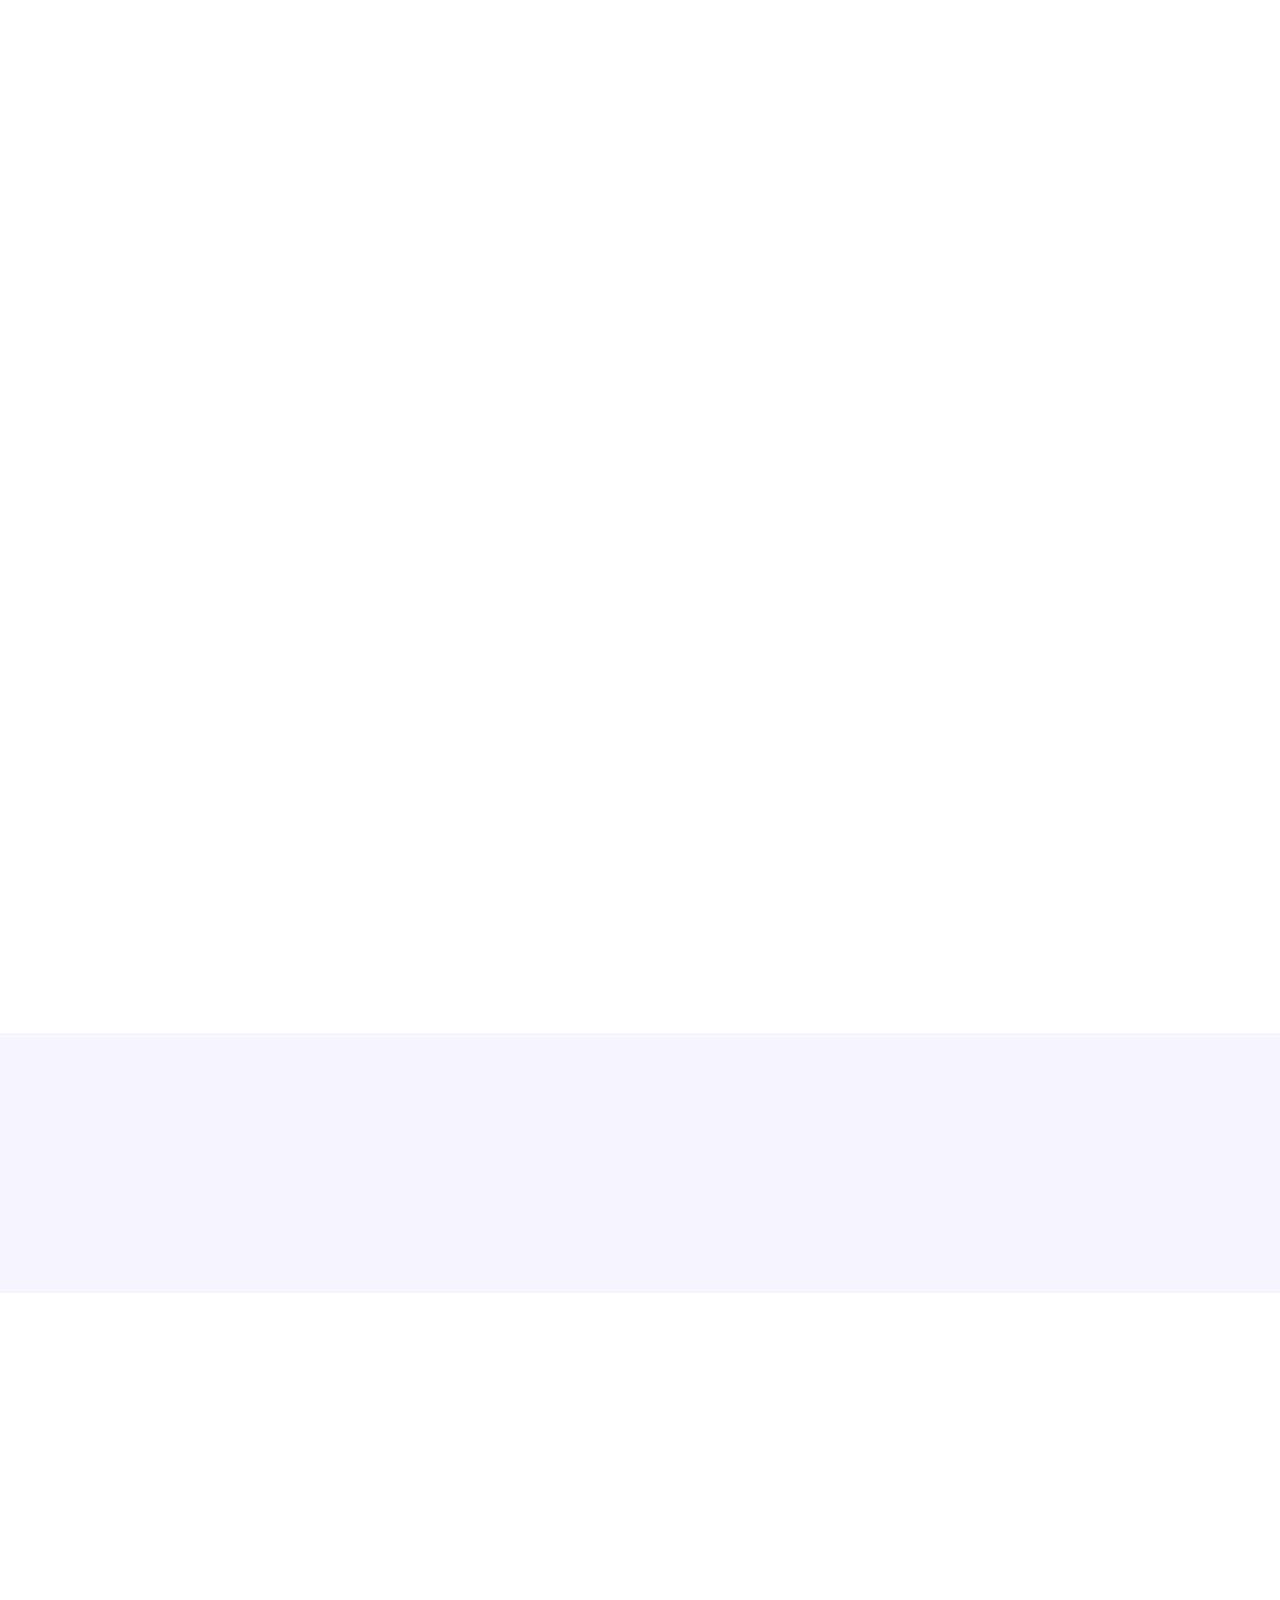
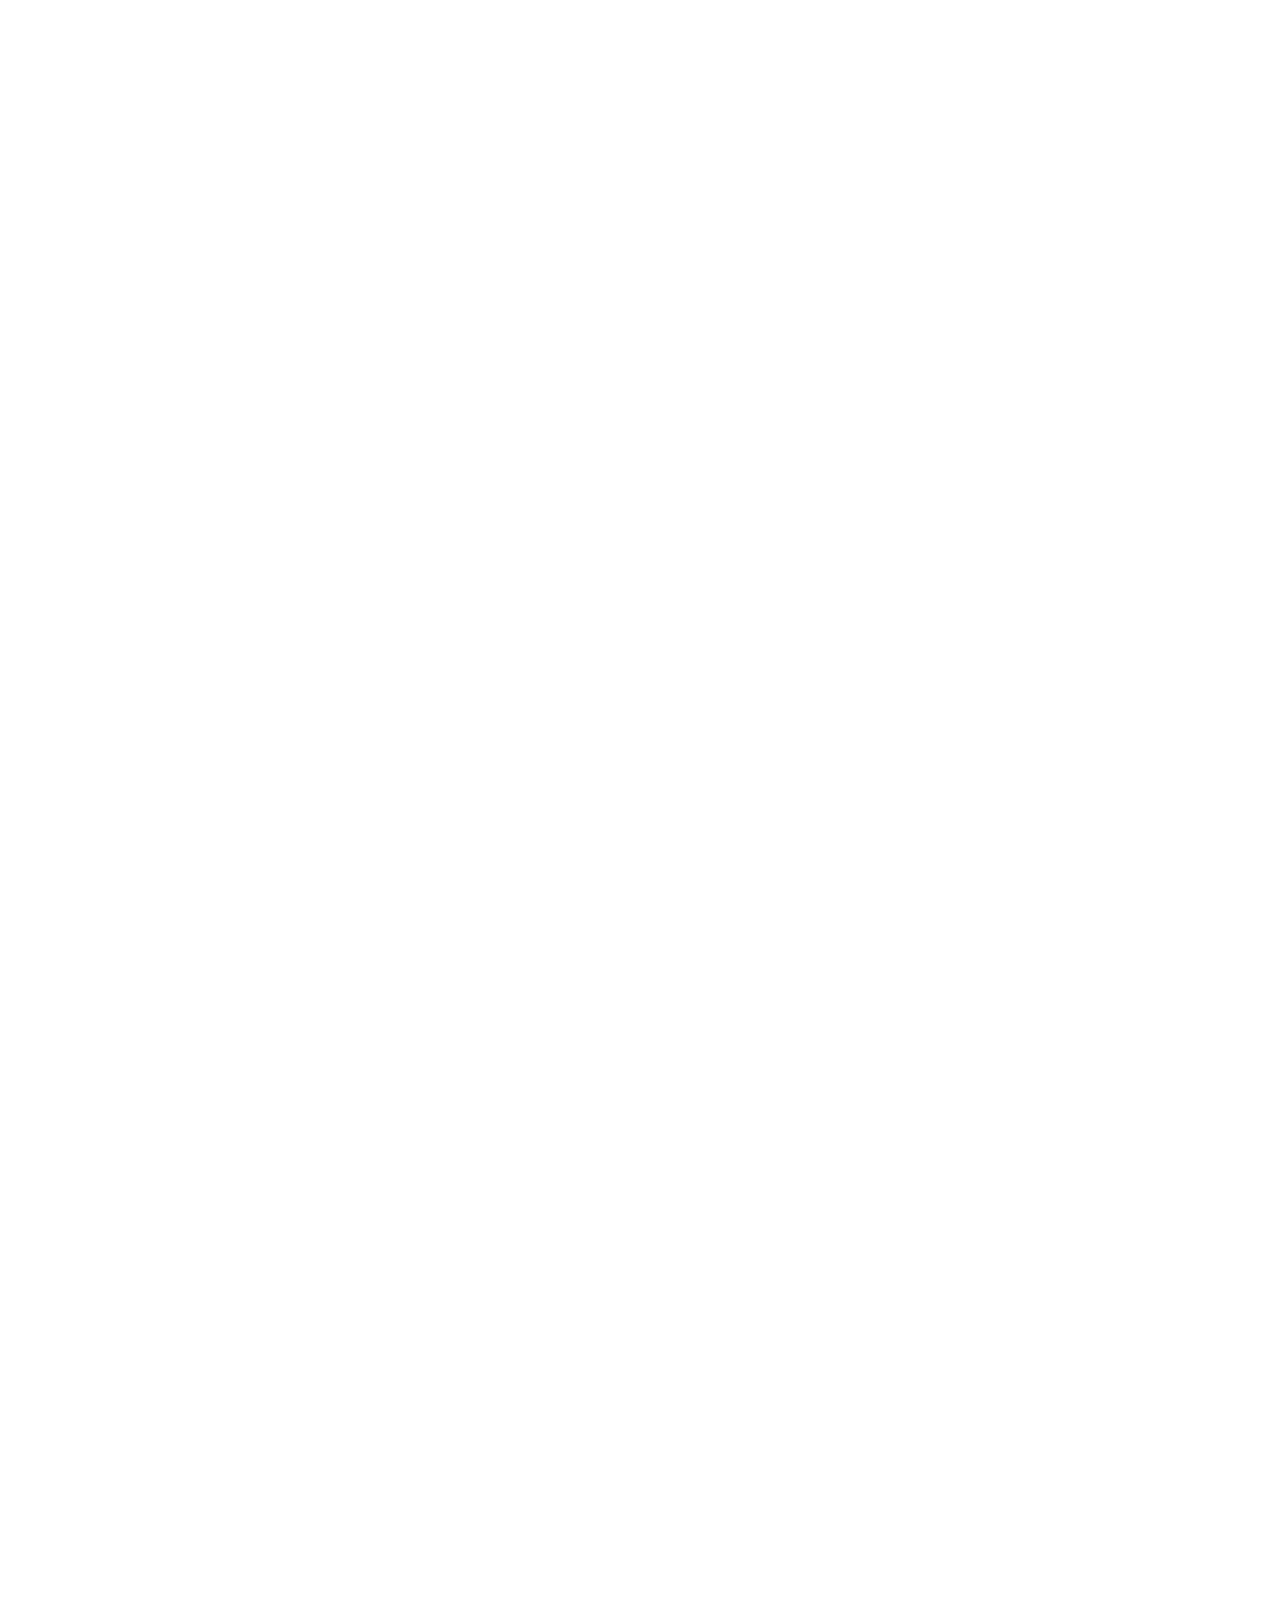
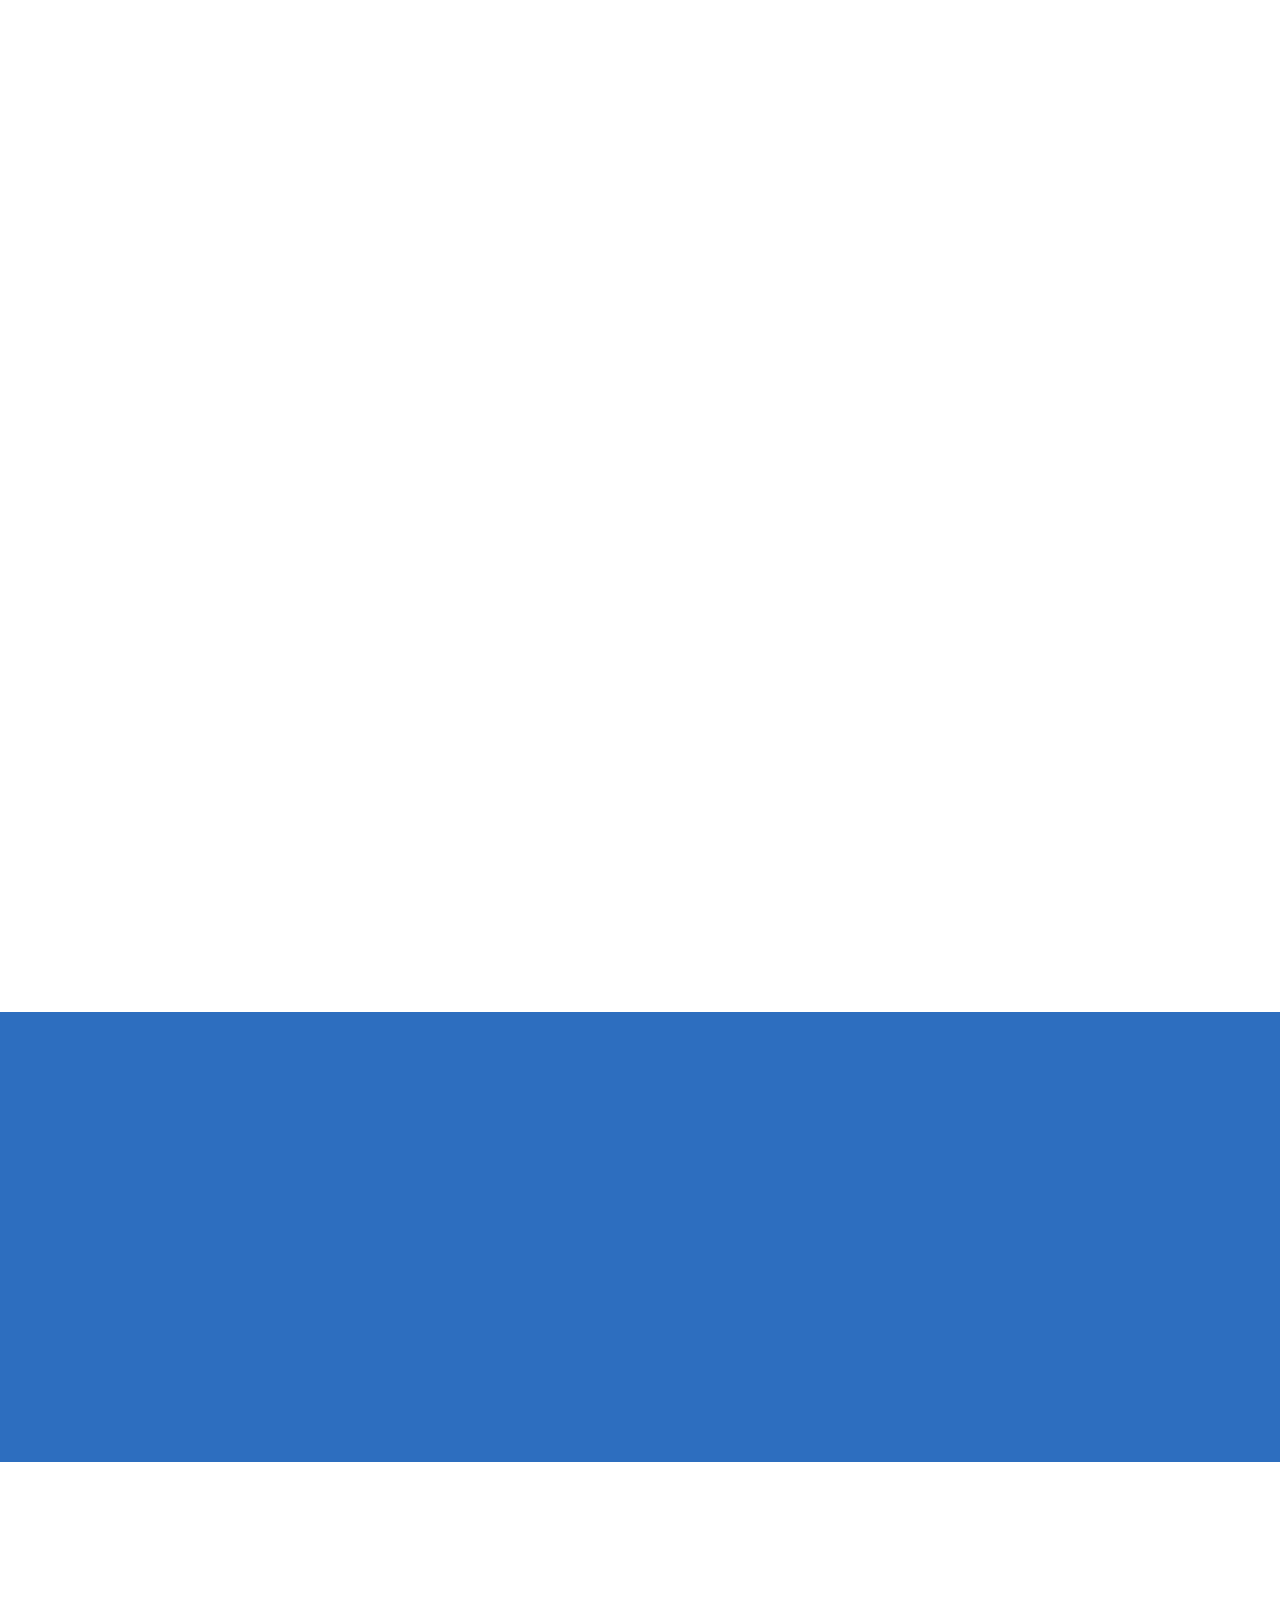
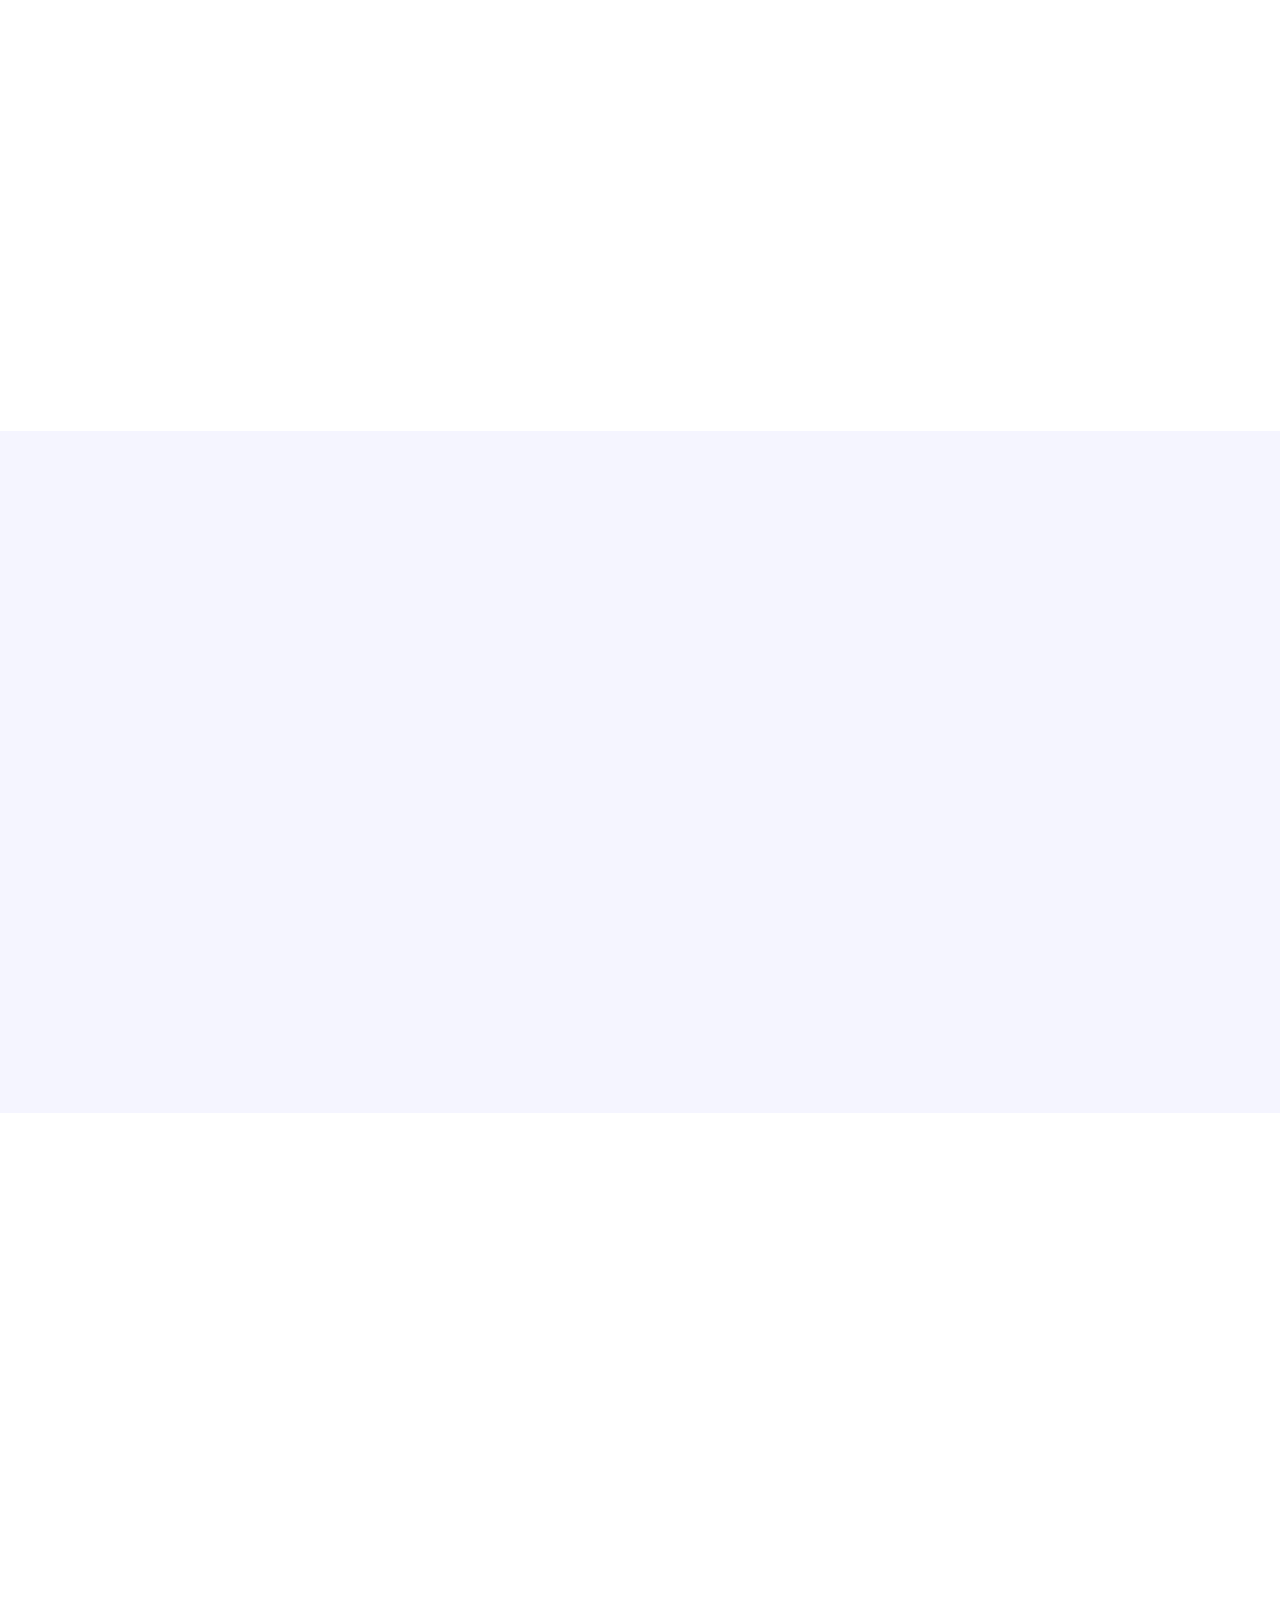
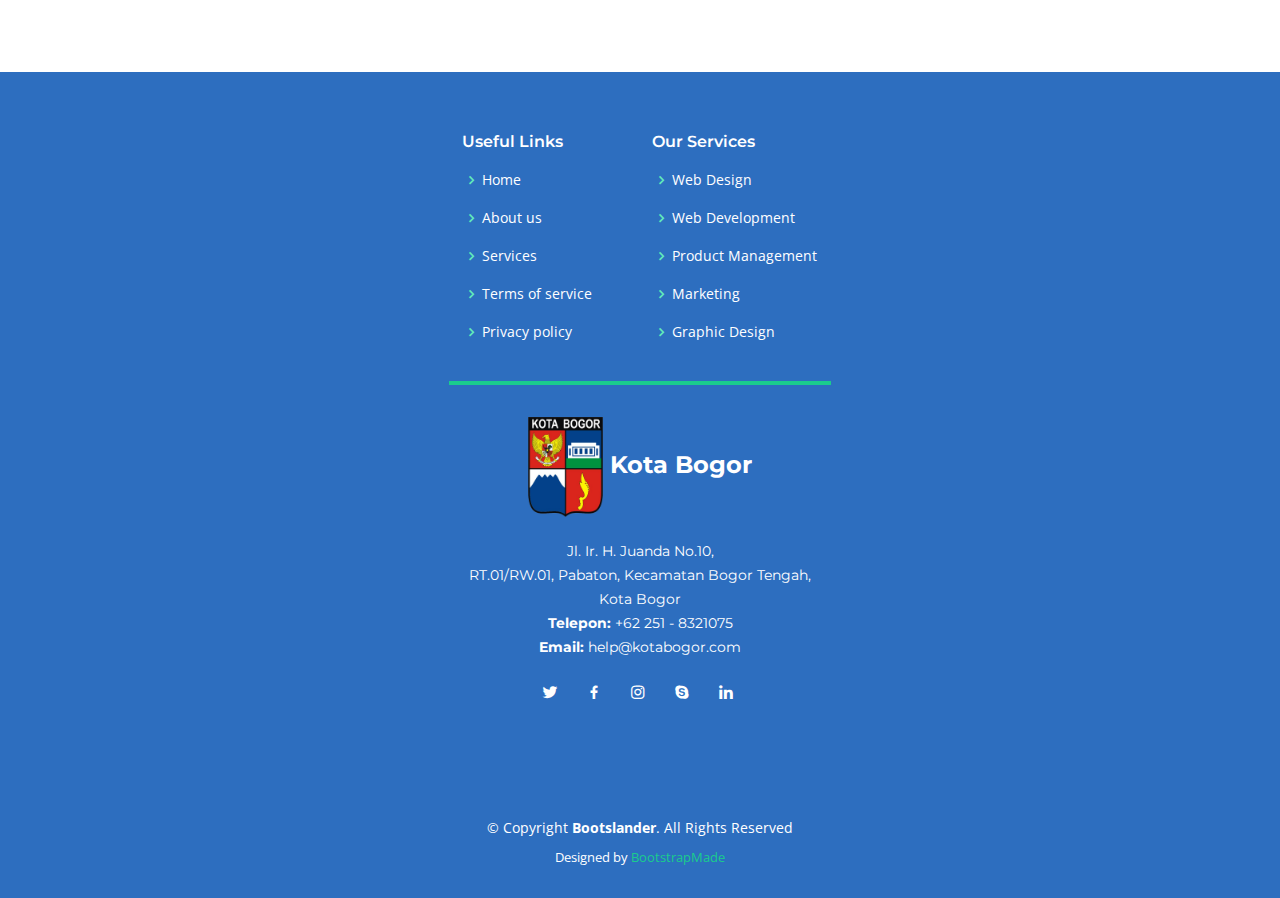
==== commit 4d6c7575: "reformat footer" ====
--- a/Bootslander/index.html
+++ b/Bootslander/index.html
@@ -191,7 +191,7 @@
           <div class="col-lg-3 col-md-4">
             <div class="icon-box" data-aos="zoom-in" data-aos-delay="50">
               <i class="ri-store-line" style="color: #ffbb2c;"></i>
-              <h3><a href="">Lorem Ipsum</a></h3>
+              <h3><a href="">APLIKASI SPBE</a></h3>
             </div>
           </div>
           <div class="col-lg-3 col-md-4 mt-4 mt-md-0">
@@ -641,91 +641,6 @@
       </div>
     </section><!-- End Team Section -->
 
-    <!-- ======= Pricing Section ======= -->
-    <section id="pricing" class="pricing">
-      <div class="container">
-
-        <div class="section-title" data-aos="fade-up">
-          <h2>Pricing</h2>
-          <p>Check our Pricing</p>
-        </div>
-
-        <div class="row" data-aos="fade-left">
-
-          <div class="col-lg-3 col-md-6">
-            <div class="box" data-aos="zoom-in" data-aos-delay="100">
-              <h3>Free</h3>
-              <h4><sup>$</sup>0<span> / month</span></h4>
-              <ul>
-                <li>Aida dere</li>
-                <li>Nec feugiat nisl</li>
-                <li>Nulla at volutpat dola</li>
-                <li class="na">Pharetra massa</li>
-                <li class="na">Massa ultricies mi</li>
-              </ul>
-              <div class="btn-wrap">
-                <a href="#" class="btn-buy">Buy Now</a>
-              </div>
-            </div>
-          </div>
-
-          <div class="col-lg-3 col-md-6 mt-4 mt-md-0">
-            <div class="box featured" data-aos="zoom-in" data-aos-delay="200">
-              <h3>Business</h3>
-              <h4><sup>$</sup>19<span> / month</span></h4>
-              <ul>
-                <li>Aida dere</li>
-                <li>Nec feugiat nisl</li>
-                <li>Nulla at volutpat dola</li>
-                <li>Pharetra massa</li>
-                <li class="na">Massa ultricies mi</li>
-              </ul>
-              <div class="btn-wrap">
-                <a href="#" class="btn-buy">Buy Now</a>
-              </div>
-            </div>
-          </div>
-
-          <div class="col-lg-3 col-md-6 mt-4 mt-lg-0">
-            <div class="box" data-aos="zoom-in" data-aos-delay="300">
-              <h3>Developer</h3>
-              <h4><sup>$</sup>29<span> / month</span></h4>
-              <ul>
-                <li>Aida dere</li>
-                <li>Nec feugiat nisl</li>
-                <li>Nulla at volutpat dola</li>
-                <li>Pharetra massa</li>
-                <li>Massa ultricies mi</li>
-              </ul>
-              <div class="btn-wrap">
-                <a href="#" class="btn-buy">Buy Now</a>
-              </div>
-            </div>
-          </div>
-
-          <div class="col-lg-3 col-md-6 mt-4 mt-lg-0">
-            <div class="box" data-aos="zoom-in" data-aos-delay="400">
-              <span class="advanced">Advanced</span>
-              <h3>Ultimate</h3>
-              <h4><sup>$</sup>49<span> / month</span></h4>
-              <ul>
-                <li>Aida dere</li>
-                <li>Nec feugiat nisl</li>
-                <li>Nulla at volutpat dola</li>
-                <li>Pharetra massa</li>
-                <li>Massa ultricies mi</li>
-              </ul>
-              <div class="btn-wrap">
-                <a href="#" class="btn-buy">Buy Now</a>
-              </div>
-            </div>
-          </div>
-
-        </div>
-
-      </div>
-    </section><!-- End Pricing Section -->
-
     <!-- ======= F.A.Q Section ======= -->
     <section id="faq" class="faq section-bg">
       <div class="container">
@@ -861,28 +776,7 @@
   <footer id="footer">
     <div class="footer-top">
       <div class="container">
-        <div class="row">
-
-          <div class="col-lg-4 col-md-6">
-            <div class="footer-info">
-              <h3>Bootslander</h3>
-              <p class="pb-3"><em>Qui repudiandae et eum dolores alias sed ea. Qui suscipit veniam excepturi quod.</em></p>
-              <p>
-                A108 Adam Street <br>
-                NY 535022, USA<br><br>
-                <strong>Phone:</strong> +1 5589 55488 55<br>
-                <strong>Email:</strong> info@example.com<br>
-              </p>
-              <div class="social-links mt-3">
-                <a href="#" class="twitter"><i class="bx bxl-twitter"></i></a>
-                <a href="#" class="facebook"><i class="bx bxl-facebook"></i></a>
-                <a href="#" class="instagram"><i class="bx bxl-instagram"></i></a>
-                <a href="#" class="google-plus"><i class="bx bxl-skype"></i></a>
-                <a href="#" class="linkedin"><i class="bx bxl-linkedin"></i></a>
-              </div>
-            </div>
-          </div>
-
+        <div class="row d-flex justify-content-center">
           <div class="col-lg-2 col-md-6 footer-links">
             <h4>Useful Links</h4>
             <ul>
@@ -904,16 +798,28 @@
               <li><i class="bx bx-chevron-right"></i> <a href="#">Graphic Design</a></li>
             </ul>
           </div>
-
-          <div class="col-lg-4 col-md-6 footer-newsletter">
-            <h4>Our Newsletter</h4>
-            <p>Tamen quem nulla quae legam multos aute sint culpa legam noster magna</p>
-            <form action="" method="post">
-              <input type="email" name="email"><input type="submit" value="Subscribe">
-            </form>
-
-          </div>
-
+            <div class="d-flex justify-content-center">
+              <div class="footer-info">
+                <h3 class="text-blue">
+                  <img src="images/logo.png" alt="Logo Kota Bogor" style="width:75px;height:100px;">                
+                  Kota Bogor
+                </h3>
+                <p>
+                  Jl. Ir. H. Juanda No.10, <br>
+                  RT.01/RW.01, Pabaton, Kecamatan Bogor Tengah, <br> 
+                  Kota Bogor<br>
+                  <strong>Telepon:</strong> +62 251 - 8321075<br>
+                  <strong>Email:</strong> help@kotabogor.com<br>
+                </p>
+                <div class="social-links mt-3">
+                  <a href="#" class="twitter"><i class="bx bxl-twitter"></i></a>
+                  <a href="#" class="facebook"><i class="bx bxl-facebook"></i></a>
+                  <a href="#" class="instagram"><i class="bx bxl-instagram"></i></a>
+                  <a href="#" class="google-plus"><i class="bx bxl-skype"></i></a>
+                  <a href="#" class="linkedin"><i class="bx bxl-linkedin"></i></a>
+                </div>
+              </div>
+            </div>
         </div>
       </div>
     </div>
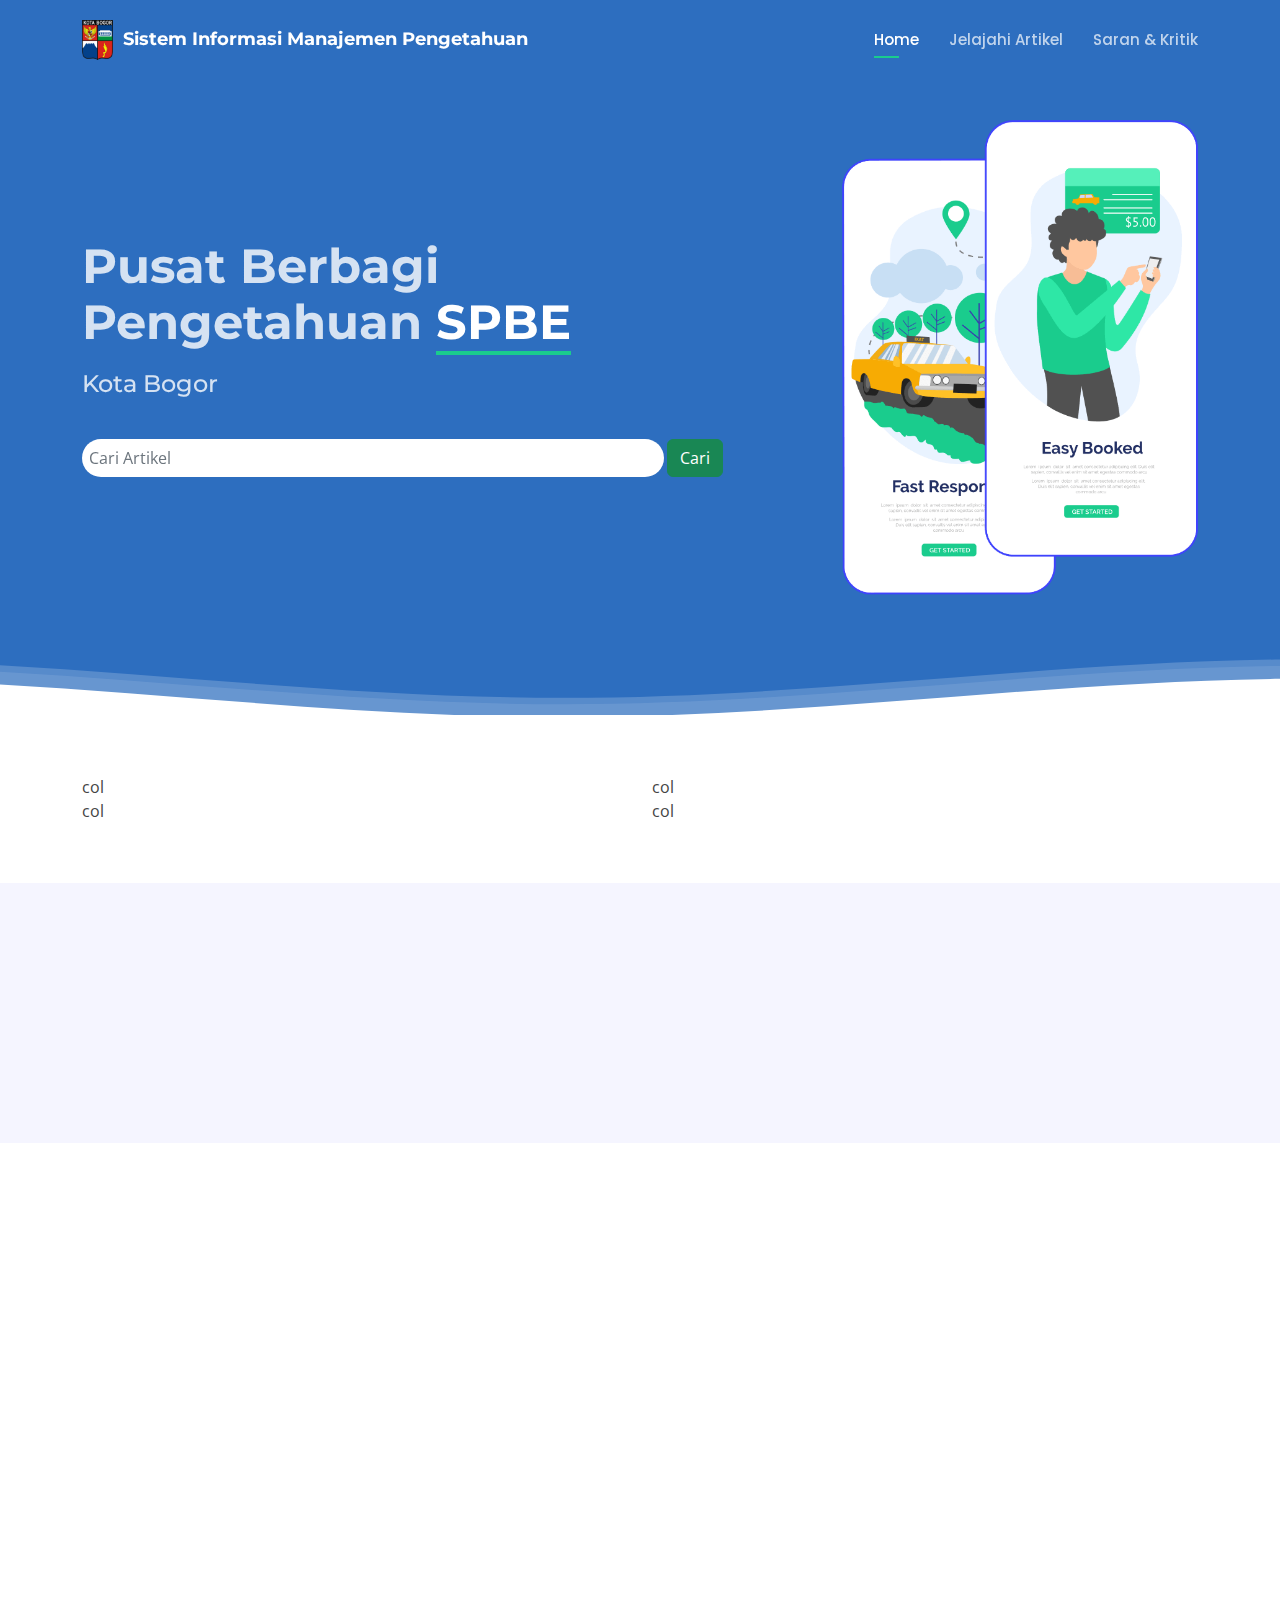
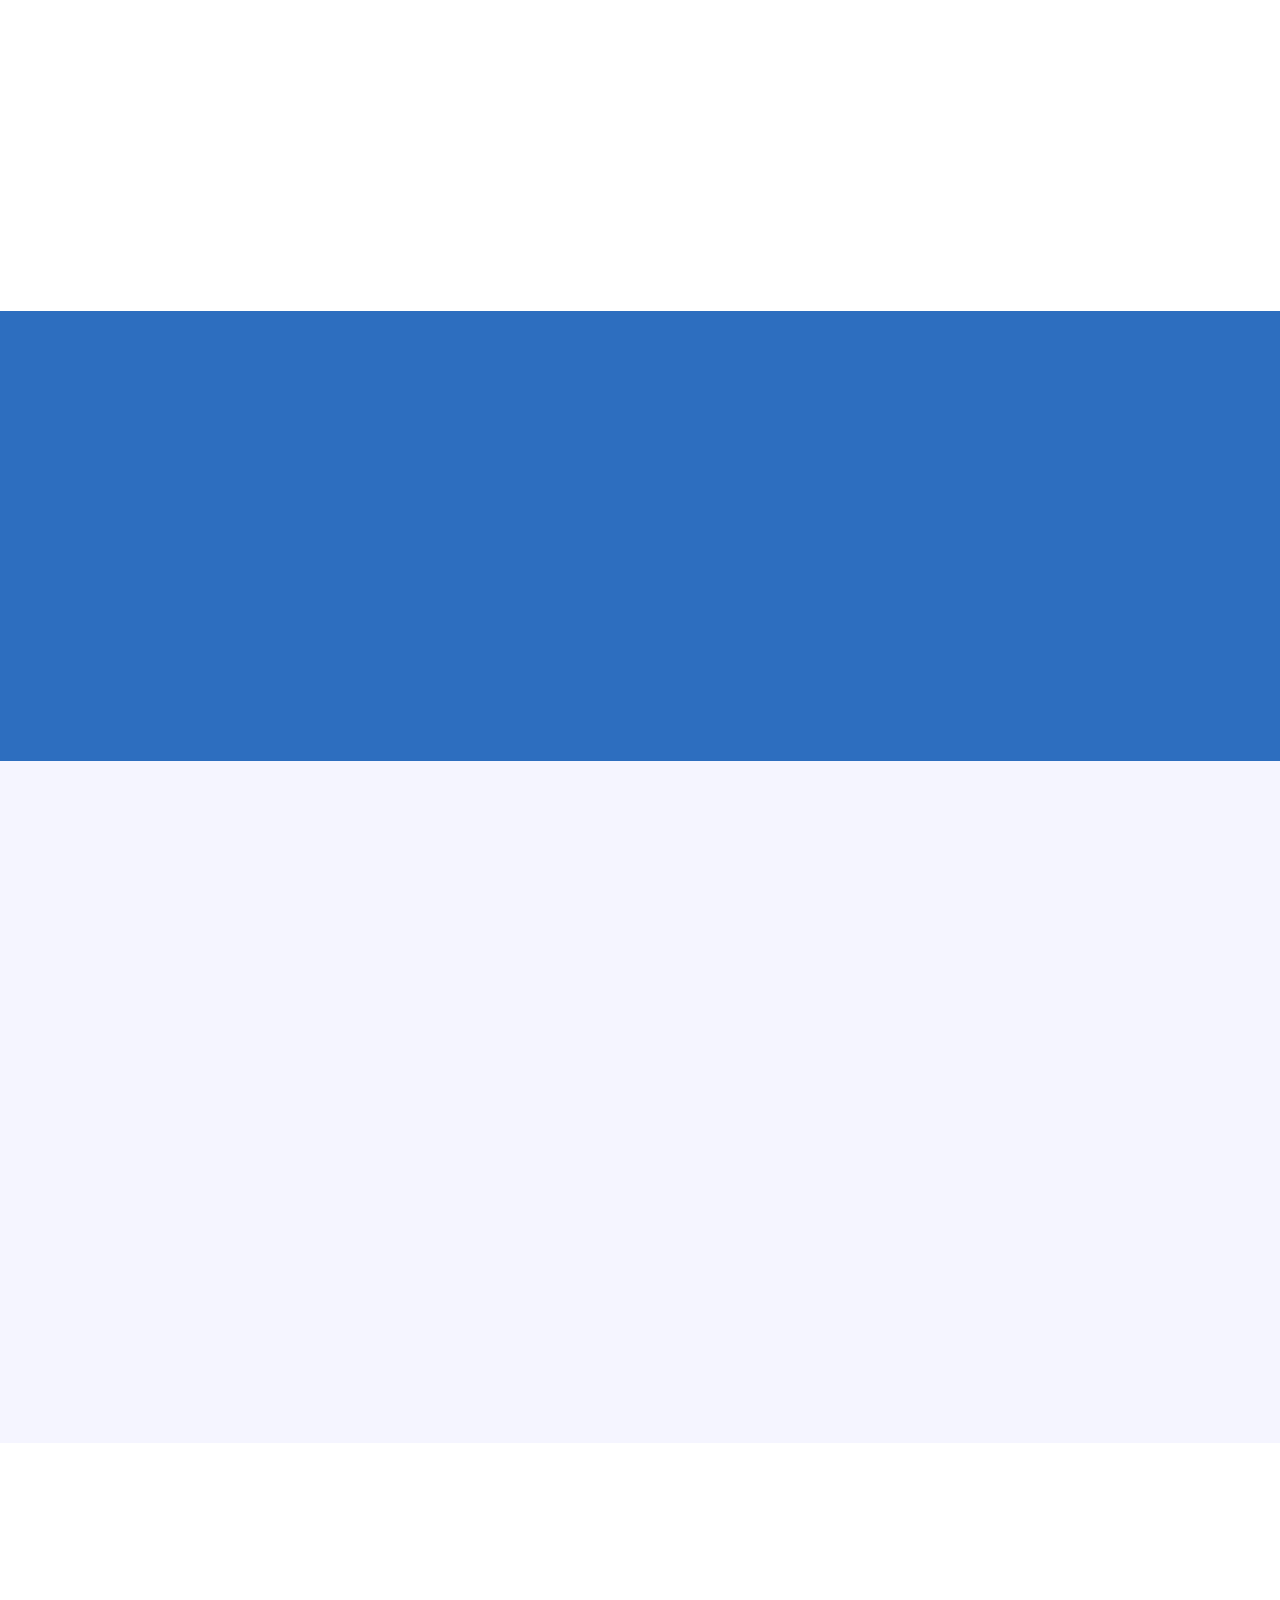
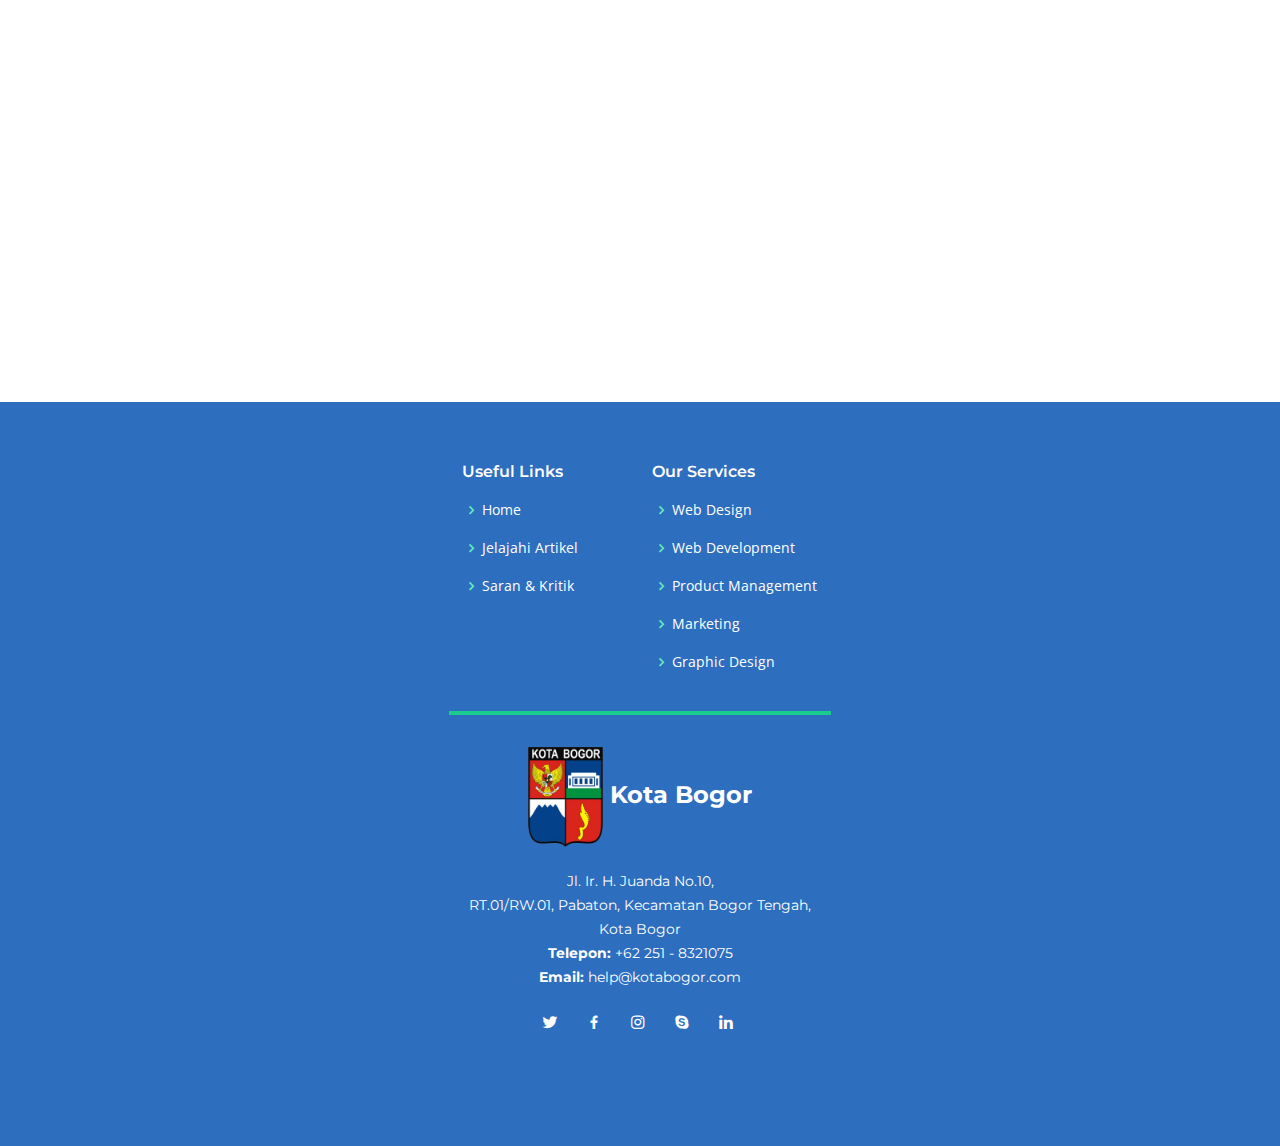
==== commit 30b649f2: "link navbar" ====
--- a/Bootslander/index.html
+++ b/Bootslander/index.html
@@ -9,8 +9,10 @@
   <meta content="" name="description">
   <meta content="" name="keywords">
 
+  <link href="https://cdn.jsdelivr.net/npm/bootstrap@5.0.2/dist/css/bootstrap.min.css" rel="stylesheet" integrity="sha384-EVSTQN3/azprG1Anm3QDgpJLIm9Nao0Yz1ztcQTwFspd3yD65VohhpuuCOmLASjC" crossorigin="anonymous">
+
   <!-- Favicons -->
-  <link href="assets/img/favicon.png" rel="icon">
+  <link href="assets/img/logo.ico" rel="icon">
   <link href="assets/img/apple-touch-icon.png" rel="apple-touch-icon">
 
   <!-- Google Fonts -->
@@ -51,8 +53,8 @@
       <nav id="navbar" class="navbar">
         <ul>
           <li><a class="nav-link scrollto active" href="#hero">Home</a></li>
-          <li><a class="nav-link scrollto" href="#about">Jelajahi Artikel</a></li>
-          <li><a class="nav-link scrollto" href="#features">Saran & Kritik</a></li>
+          <li><a class="nav-link scrollto" href="#main">Jelajahi Artikel</a></li>
+          <li><a class="nav-link scrollto" href="#contact">Saran & Kritik</a></li>
           </li>
         </ul>
         <i class="bi bi-list mobile-nav-toggle"></i>
@@ -70,12 +72,14 @@
           <div data-aos="zoom-out">
             <h1>Pusat Berbagi Pengetahuan <span>SPBE</span></h1>
             <h2>Kota Bogor</h2>
-            <div class="input-group mb-3">
-              <div class="input-group-prepend">
-                 <span class="input-group-text" id="inputGroup-sizing-default" type="button">Cari</span>
-                <!-- <span class="input-group-text" id="inputGroup-sizing-default">Search</span> -->
-              </div>
-              <input type="text" class="form-control" aria-label="Default" aria-describedby="inputGroup-sizing-default">
+            <div class="input-group">
+              <input type="text" class="form-control" placeholder="Cari Artikel" id="rcorners2">
+              &nbsp
+              <div class="input-group-append">
+                <button class="btn btn-secondary btn-success" type="button" style="height: fit-content;">
+                  Cari
+                </button>
+              </div>
             </div>
           </div>
         </div>
@@ -104,163 +108,18 @@
 
   <main id="main">
 
-    <!-- ======= Isi Section ======= -->
-    <section id="about" class="about">
-      <div class="container-fluid">
-
-        <div class="row">
-          <div class="col-xl-5 col-lg-6 video-box d-flex justify-content-center align-items-stretch" data-aos="fade-right">
-            <a href="https://www.youtube.com/watch?v=StpBR2W8G5A" class="glightbox play-btn mb-4"></a>
-          </div>
-
-          <div class="col-xl-7 col-lg-6 icon-boxes d-flex flex-column align-items-stretch justify-content-center py-5 px-lg-5" data-aos="fade-left">
-            <h3>Enim quis est voluptatibus aliquid consequatur fugiat</h3>
-            <p>Esse voluptas cumque vel exercitationem. Reiciendis est hic accusamus. Non ipsam et sed minima temporibus laudantium. Soluta voluptate sed facere corporis dolores excepturi. Libero laboriosam sint et id nulla tenetur. Suscipit aut voluptate.</p>
-
-            <div class="icon-box" data-aos="zoom-in" data-aos-delay="100">
-              <div class="icon"><i class="bx bx-fingerprint"></i></div>
-              <h4 class="title"><a href="">Lorem Ipsum</a></h4>
-              <p class="description">Voluptatum deleniti atque corrupti quos dolores et quas molestias excepturi sint occaecati cupiditate non provident</p>
-            </div>
-
-            <div class="icon-box" data-aos="zoom-in" data-aos-delay="200">
-              <div class="icon"><i class="bx bx-gift"></i></div>
-              <h4 class="title"><a href="">Nemo Enim</a></h4>
-              <p class="description">At vero eos et accusamus et iusto odio dignissimos ducimus qui blanditiis praesentium voluptatum deleniti atque</p>
-            </div>
-
-            <div class="icon-box" data-aos="zoom-in" data-aos-delay="300">
-              <div class="icon"><i class="bx bx-atom"></i></div>
-              <h4 class="title"><a href="">Dine Pad</a></h4>
-              <p class="description">Explicabo est voluptatum asperiores consequatur magnam. Et veritatis odit. Sunt aut deserunt minus aut eligendi omnis</p>
-            </div>
-
-          </div>
-        </div>
-
-      </div>
-    </section><!-- End About Section -->
-    
-    <!-- ======= About Section ======= -->
-    <section id="about" class="about">
-      <div class="container-fluid">
-
-        <div class="row">
-          <div class="col-xl-5 col-lg-6 video-box d-flex justify-content-center align-items-stretch" data-aos="fade-right">
-            <a href="https://www.youtube.com/watch?v=StpBR2W8G5A" class="glightbox play-btn mb-4"></a>
-          </div>
-
-          <div class="col-xl-7 col-lg-6 icon-boxes d-flex flex-column align-items-stretch justify-content-center py-5 px-lg-5" data-aos="fade-left">
-            <h3>Enim quis est voluptatibus aliquid consequatur fugiat</h3>
-            <p>Esse voluptas cumque vel exercitationem. Reiciendis est hic accusamus. Non ipsam et sed minima temporibus laudantium. Soluta voluptate sed facere corporis dolores excepturi. Libero laboriosam sint et id nulla tenetur. Suscipit aut voluptate.</p>
-
-            <div class="icon-box" data-aos="zoom-in" data-aos-delay="100">
-              <div class="icon"><i class="bx bx-fingerprint"></i></div>
-              <h4 class="title"><a href="">Lorem Ipsum</a></h4>
-              <p class="description">Voluptatum deleniti atque corrupti quos dolores et quas molestias excepturi sint occaecati cupiditate non provident</p>
-            </div>
-
-            <div class="icon-box" data-aos="zoom-in" data-aos-delay="200">
-              <div class="icon"><i class="bx bx-gift"></i></div>
-              <h4 class="title"><a href="">Nemo Enim</a></h4>
-              <p class="description">At vero eos et accusamus et iusto odio dignissimos ducimus qui blanditiis praesentium voluptatum deleniti atque</p>
-            </div>
-
-            <div class="icon-box" data-aos="zoom-in" data-aos-delay="300">
-              <div class="icon"><i class="bx bx-atom"></i></div>
-              <h4 class="title"><a href="">Dine Pad</a></h4>
-              <p class="description">Explicabo est voluptatum asperiores consequatur magnam. Et veritatis odit. Sunt aut deserunt minus aut eligendi omnis</p>
-            </div>
-
-          </div>
-        </div>
-
-      </div>
-    </section><!-- End About Section -->
-
     <!-- ======= Features Section ======= -->
     <section id="features" class="features">
       <div class="container">
 
-        <div class="section-title" data-aos="fade-up">
-          <h2>Features</h2>
-          <p>Check The Features</p>
-        </div>
-
-        <div class="row" data-aos="fade-left">
-          <div class="col-lg-3 col-md-4">
-            <div class="icon-box" data-aos="zoom-in" data-aos-delay="50">
-              <i class="ri-store-line" style="color: #ffbb2c;"></i>
-              <h3><a href="">APLIKASI SPBE</a></h3>
-            </div>
-          </div>
-          <div class="col-lg-3 col-md-4 mt-4 mt-md-0">
-            <div class="icon-box" data-aos="zoom-in" data-aos-delay="100">
-              <i class="ri-bar-chart-box-line" style="color: #5578ff;"></i>
-              <h3><a href="">Dolor Sitema</a></h3>
-            </div>
-          </div>
-          <div class="col-lg-3 col-md-4 mt-4 mt-md-0">
-            <div class="icon-box" data-aos="zoom-in" data-aos-delay="150">
-              <i class="ri-calendar-todo-line" style="color: #e80368;"></i>
-              <h3><a href="">Sed perspiciatis</a></h3>
-            </div>
-          </div>
-          <div class="col-lg-3 col-md-4 mt-4 mt-lg-0">
-            <div class="icon-box" data-aos="zoom-in" data-aos-delay="200">
-              <i class="ri-paint-brush-line" style="color: #e361ff;"></i>
-              <h3><a href="">Magni Dolores</a></h3>
-            </div>
-          </div>
-          <div class="col-lg-3 col-md-4 mt-4">
-            <div class="icon-box" data-aos="zoom-in" data-aos-delay="250">
-              <i class="ri-database-2-line" style="color: #47aeff;"></i>
-              <h3><a href="">Nemo Enim</a></h3>
-            </div>
-          </div>
-          <div class="col-lg-3 col-md-4 mt-4">
-            <div class="icon-box" data-aos="zoom-in" data-aos-delay="300">
-              <i class="ri-gradienter-line" style="color: #ffa76e;"></i>
-              <h3><a href="">Eiusmod Tempor</a></h3>
-            </div>
-          </div>
-          <div class="col-lg-3 col-md-4 mt-4">
-            <div class="icon-box" data-aos="zoom-in" data-aos-delay="350">
-              <i class="ri-file-list-3-line" style="color: #11dbcf;"></i>
-              <h3><a href="">Midela Teren</a></h3>
-            </div>
-          </div>
-          <div class="col-lg-3 col-md-4 mt-4">
-            <div class="icon-box" data-aos="zoom-in" data-aos-delay="400">
-              <i class="ri-price-tag-2-line" style="color: #4233ff;"></i>
-              <h3><a href="">Pira Neve</a></h3>
-            </div>
-          </div>
-          <div class="col-lg-3 col-md-4 mt-4">
-            <div class="icon-box" data-aos="zoom-in" data-aos-delay="450">
-              <i class="ri-anchor-line" style="color: #b2904f;"></i>
-              <h3><a href="">Dirada Pack</a></h3>
-            </div>
-          </div>
-          <div class="col-lg-3 col-md-4 mt-4">
-            <div class="icon-box" data-aos="zoom-in" data-aos-delay="500">
-              <i class="ri-disc-line" style="color: #b20969;"></i>
-              <h3><a href="">Moton Ideal</a></h3>
-            </div>
-          </div>
-          <div class="col-lg-3 col-md-4 mt-4">
-            <div class="icon-box" data-aos="zoom-in" data-aos-delay="550">
-              <i class="ri-base-station-line" style="color: #ff5828;"></i>
-              <h3><a href="">Verdo Park</a></h3>
-            </div>
-          </div>
-          <div class="col-lg-3 col-md-4 mt-4">
-            <div class="icon-box" data-aos="zoom-in" data-aos-delay="600">
-              <i class="ri-fingerprint-line" style="color: #29cc61;"></i>
-              <h3><a href="">Flavor Nivelanda</a></h3>
-            </div>
-          </div>
-        </div>
+        <div class="row">
+          <div class="col">col</div>
+          <div class="col">col</div>
+          <div class="w-100"></div>
+          <div class="col">col</div>
+          <div class="col">col</div>
+        </div>
+        
 
       </div>
     </section><!-- End Features Section -->
@@ -312,93 +171,6 @@
     <section id="details" class="details">
       <div class="container">
 
-        <div class="row content">
-          <div class="col-md-4" data-aos="fade-right">
-            <img src="assets/img/details-1.png" class="img-fluid" alt="">
-          </div>
-          <div class="col-md-8 pt-4" data-aos="fade-up">
-            <h3>Voluptatem dignissimos provident quasi corporis voluptates sit assumenda.</h3>
-            <p class="fst-italic">
-              Lorem ipsum dolor sit amet, consectetur adipiscing elit, sed do eiusmod tempor incididunt ut labore et dolore
-              magna aliqua.
-            </p>
-            <ul>
-              <li><i class="bi bi-check"></i> Ullamco laboris nisi ut aliquip ex ea commodo consequat.</li>
-              <li><i class="bi bi-check"></i> Duis aute irure dolor in reprehenderit in voluptate velit.</li>
-              <li><i class="bi bi-check"></i> Iure at voluptas aspernatur dignissimos doloribus repudiandae.</li>
-              <li><i class="bi bi-check"></i> Est ipsa assumenda id facilis nesciunt placeat sed doloribus praesentium.</li>
-            </ul>
-            <p>
-              Voluptas nisi in quia excepturi nihil voluptas nam et ut. Expedita omnis eum consequatur non. Sed in asperiores aut repellendus. Error quisquam ab maiores. Quibusdam sit in officia
-            </p>
-          </div>
-        </div>
-
-        <div class="row content">
-          <div class="col-md-4 order-1 order-md-2" data-aos="fade-left">
-            <img src="assets/img/details-2.png" class="img-fluid" alt="">
-          </div>
-          <div class="col-md-8 pt-5 order-2 order-md-1" data-aos="fade-up">
-            <h3>Corporis temporibus maiores provident</h3>
-            <p class="fst-italic">
-              Lorem ipsum dolor sit amet, consectetur adipiscing elit, sed do eiusmod tempor incididunt ut labore et dolore
-              magna aliqua.
-            </p>
-            <p>
-              Ullamco laboris nisi ut aliquip ex ea commodo consequat. Duis aute irure dolor in reprehenderit in voluptate
-              velit esse cillum dolore eu fugiat nulla pariatur. Excepteur sint occaecat cupidatat non proident, sunt in
-              culpa qui officia deserunt mollit anim id est laborum
-            </p>
-            <p>
-              Inventore id enim dolor dicta qui et magni molestiae. Mollitia optio officia illum ut cupiditate eos autem. Soluta dolorum repellendus repellat amet autem rerum illum in. Quibusdam occaecati est nisi esse. Saepe aut dignissimos distinctio id enim.
-            </p>
-          </div>
-        </div>
-
-        <div class="row content">
-          <div class="col-md-4" data-aos="fade-right">
-            <img src="assets/img/details-3.png" class="img-fluid" alt="">
-          </div>
-          <div class="col-md-8 pt-5" data-aos="fade-up">
-            <h3>Sunt consequatur ad ut est nulla consectetur reiciendis animi voluptas</h3>
-            <p>Cupiditate placeat cupiditate placeat est ipsam culpa. Delectus quia minima quod. Sunt saepe odit aut quia voluptatem hic voluptas dolor doloremque.</p>
-            <ul>
-              <li><i class="bi bi-check"></i> Ullamco laboris nisi ut aliquip ex ea commodo consequat.</li>
-              <li><i class="bi bi-check"></i> Duis aute irure dolor in reprehenderit in voluptate velit.</li>
-              <li><i class="bi bi-check"></i> Facilis ut et voluptatem aperiam. Autem soluta ad fugiat.</li>
-            </ul>
-            <p>
-              Qui consequatur temporibus. Enim et corporis sit sunt harum praesentium suscipit ut voluptatem. Et nihil magni debitis consequatur est.
-            </p>
-            <p>
-              Suscipit enim et. Ut optio esse quidem quam reiciendis esse odit excepturi. Vel dolores rerum soluta explicabo vel fugiat eum non.
-            </p>
-          </div>
-        </div>
-
-        <div class="row content">
-          <div class="col-md-4 order-1 order-md-2" data-aos="fade-left">
-            <img src="assets/img/details-4.png" class="img-fluid" alt="">
-          </div>
-          <div class="col-md-8 pt-5 order-2 order-md-1" data-aos="fade-up">
-            <h3>Quas et necessitatibus eaque impedit ipsum animi consequatur incidunt in</h3>
-            <p class="fst-italic">
-              Lorem ipsum dolor sit amet, consectetur adipiscing elit, sed do eiusmod tempor incididunt ut labore et dolore
-              magna aliqua.
-            </p>
-            <p>
-              Ullamco laboris nisi ut aliquip ex ea commodo consequat. Duis aute irure dolor in reprehenderit in voluptate
-              velit esse cillum dolore eu fugiat nulla pariatur. Excepteur sint occaecat cupidatat non proident, sunt in
-              culpa qui officia deserunt mollit anim id est laborum
-            </p>
-            <ul>
-              <li><i class="bi bi-check"></i> Et praesentium laboriosam architecto nam .</li>
-              <li><i class="bi bi-check"></i> Eius et voluptate. Enim earum tempore aliquid. Nobis et sunt consequatur. Aut repellat in numquam velit quo dignissimos et.</li>
-              <li><i class="bi bi-check"></i> Facilis ut et voluptatem aperiam. Autem soluta ad fugiat.</li>
-            </ul>
-          </div>
-        </div>
-
       </div>
     </section><!-- End Details Section -->
 
@@ -561,85 +333,6 @@
       </div>
     </section><!-- End Testimonials Section -->
 
-    <!-- ======= Team Section ======= -->
-    <section id="team" class="team">
-      <div class="container">
-
-        <div class="section-title" data-aos="fade-up">
-          <h2>Team</h2>
-          <p>Our Great Team</p>
-        </div>
-
-        <div class="row" data-aos="fade-left">
-
-          <div class="col-lg-3 col-md-6">
-            <div class="member" data-aos="zoom-in" data-aos-delay="100">
-              <div class="pic"><img src="assets/img/team/team-1.jpg" class="img-fluid" alt=""></div>
-              <div class="member-info">
-                <h4>Walter White</h4>
-                <span>Chief Executive Officer</span>
-                <div class="social">
-                  <a href=""><i class="bi bi-twitter"></i></a>
-                  <a href=""><i class="bi bi-facebook"></i></a>
-                  <a href=""><i class="bi bi-instagram"></i></a>
-                  <a href=""><i class="bi bi-linkedin"></i></a>
-                </div>
-              </div>
-            </div>
-          </div>
-
-          <div class="col-lg-3 col-md-6 mt-5 mt-md-0">
-            <div class="member" data-aos="zoom-in" data-aos-delay="200">
-              <div class="pic"><img src="assets/img/team/team-2.jpg" class="img-fluid" alt=""></div>
-              <div class="member-info">
-                <h4>Sarah Jhonson</h4>
-                <span>Product Manager</span>
-                <div class="social">
-                  <a href=""><i class="bi bi-twitter"></i></a>
-                  <a href=""><i class="bi bi-facebook"></i></a>
-                  <a href=""><i class="bi bi-instagram"></i></a>
-                  <a href=""><i class="bi bi-linkedin"></i></a>
-                </div>
-              </div>
-            </div>
-          </div>
-
-          <div class="col-lg-3 col-md-6 mt-5 mt-lg-0">
-            <div class="member" data-aos="zoom-in" data-aos-delay="300">
-              <div class="pic"><img src="assets/img/team/team-3.jpg" class="img-fluid" alt=""></div>
-              <div class="member-info">
-                <h4>William Anderson</h4>
-                <span>CTO</span>
-                <div class="social">
-                  <a href=""><i class="bi bi-twitter"></i></a>
-                  <a href=""><i class="bi bi-facebook"></i></a>
-                  <a href=""><i class="bi bi-instagram"></i></a>
-                  <a href=""><i class="bi bi-linkedin"></i></a>
-                </div>
-              </div>
-            </div>
-          </div>
-
-          <div class="col-lg-3 col-md-6 mt-5 mt-lg-0">
-            <div class="member" data-aos="zoom-in" data-aos-delay="400">
-              <div class="pic"><img src="assets/img/team/team-4.jpg" class="img-fluid" alt=""></div>
-              <div class="member-info">
-                <h4>Amanda Jepson</h4>
-                <span>Accountant</span>
-                <div class="social">
-                  <a href=""><i class="bi bi-twitter"></i></a>
-                  <a href=""><i class="bi bi-facebook"></i></a>
-                  <a href=""><i class="bi bi-instagram"></i></a>
-                  <a href=""><i class="bi bi-linkedin"></i></a>
-                </div>
-              </div>
-            </div>
-          </div>
-
-        </div>
-
-      </div>
-    </section><!-- End Team Section -->
 
     <!-- ======= F.A.Q Section ======= -->
     <section id="faq" class="faq section-bg">
@@ -781,10 +474,8 @@
             <h4>Useful Links</h4>
             <ul>
               <li><i class="bx bx-chevron-right"></i> <a href="#">Home</a></li>
-              <li><i class="bx bx-chevron-right"></i> <a href="#">About us</a></li>
-              <li><i class="bx bx-chevron-right"></i> <a href="#">Services</a></li>
-              <li><i class="bx bx-chevron-right"></i> <a href="#">Terms of service</a></li>
-              <li><i class="bx bx-chevron-right"></i> <a href="#">Privacy policy</a></li>
+              <li><i class="bx bx-chevron-right"></i> <a href="#">Jelajahi Artikel</a></li>
+              <li><i class="bx bx-chevron-right"></i> <a href="#">Saran & Kritik</a></li>
             </ul>
           </div>
 
@@ -824,18 +515,6 @@
       </div>
     </div>
 
-    <div class="container">
-      <div class="copyright">
-        &copy; Copyright <strong><span>Bootslander</span></strong>. All Rights Reserved
-      </div>
-      <div class="credits">
-        <!-- All the links in the footer should remain intact. -->
-        <!-- You can delete the links only if you purchased the pro version. -->
-        <!-- Licensing information: https://bootstrapmade.com/license/ -->
-        <!-- Purchase the pro version with working PHP/AJAX contact form: https://bootstrapmade.com/bootslander-free-bootstrap-landing-page-template/ -->
-        Designed by <a href="https://bootstrapmade.com/">BootstrapMade</a>
-      </div>
-    </div>
   </footer><!-- End Footer -->
 
   <a href="#" class="back-to-top d-flex align-items-center justify-content-center"><i class="bi bi-arrow-up-short"></i></a>
--- a/Bootslander/assets/css/style.css
+++ b/Bootslander/assets/css/style.css
@@ -1727,4 +1727,40 @@
   #footer .footer-top .footer-info {
     margin: -20px 0 30px 0;
   }
+}
+
+#rcorners2 {
+  border-radius: 20px;
+  border: 2px;
+  padding: 7px;
+  width: 120px;
+}
+
+.ms-n5 {
+  margin-left: -40px;
+}
+
+/* Styles for wrapping the search box */
+
+.main {
+  width: 50%;
+  margin: 50px auto;
+}
+
+/* Bootstrap 4 text input with search icon */
+
+.has-search .form-control {
+  padding-left: 2.375rem;
+}
+
+.has-search .form-control-feedback {
+  position: absolute;
+  z-index: 2;
+  display: block;
+  width: 2.375rem;
+  height: 2.375rem;
+  line-height: 2.375rem;
+  text-align: center;
+  pointer-events: none;
+  color: #aaa;
 }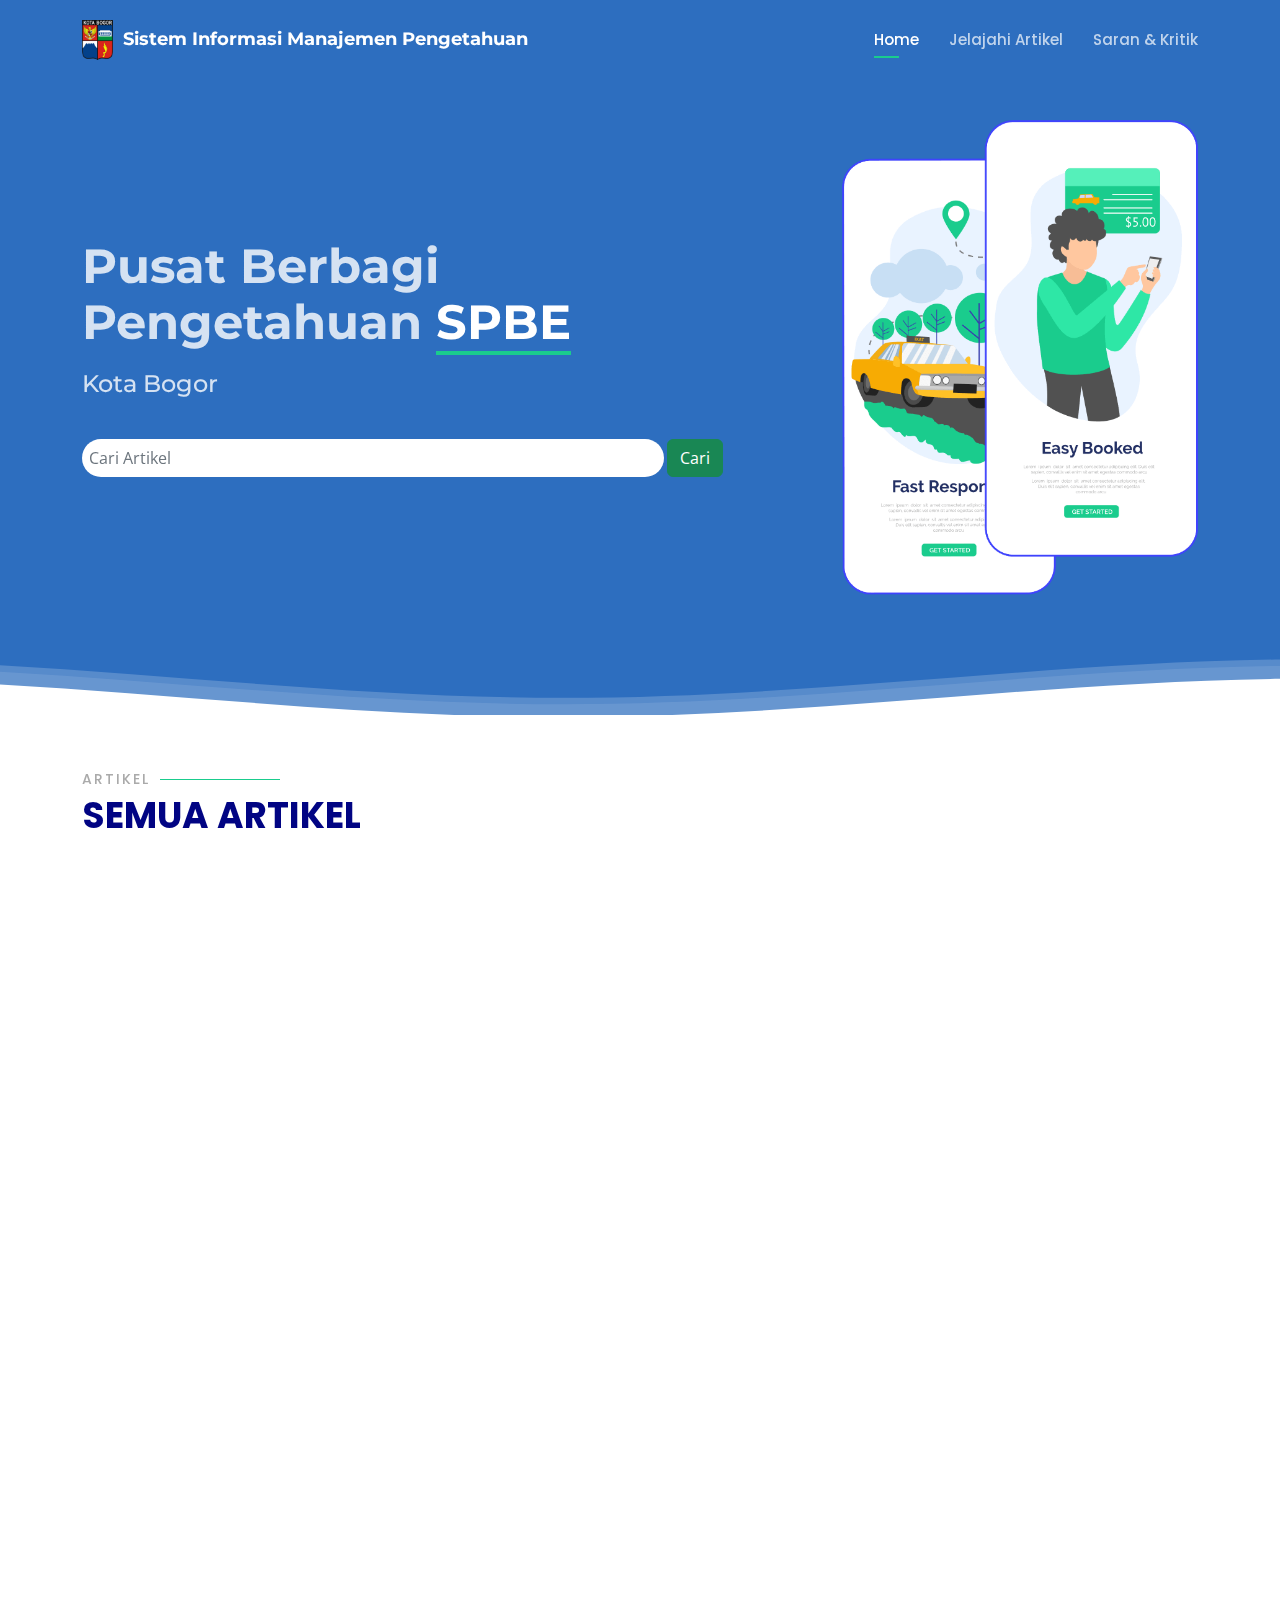
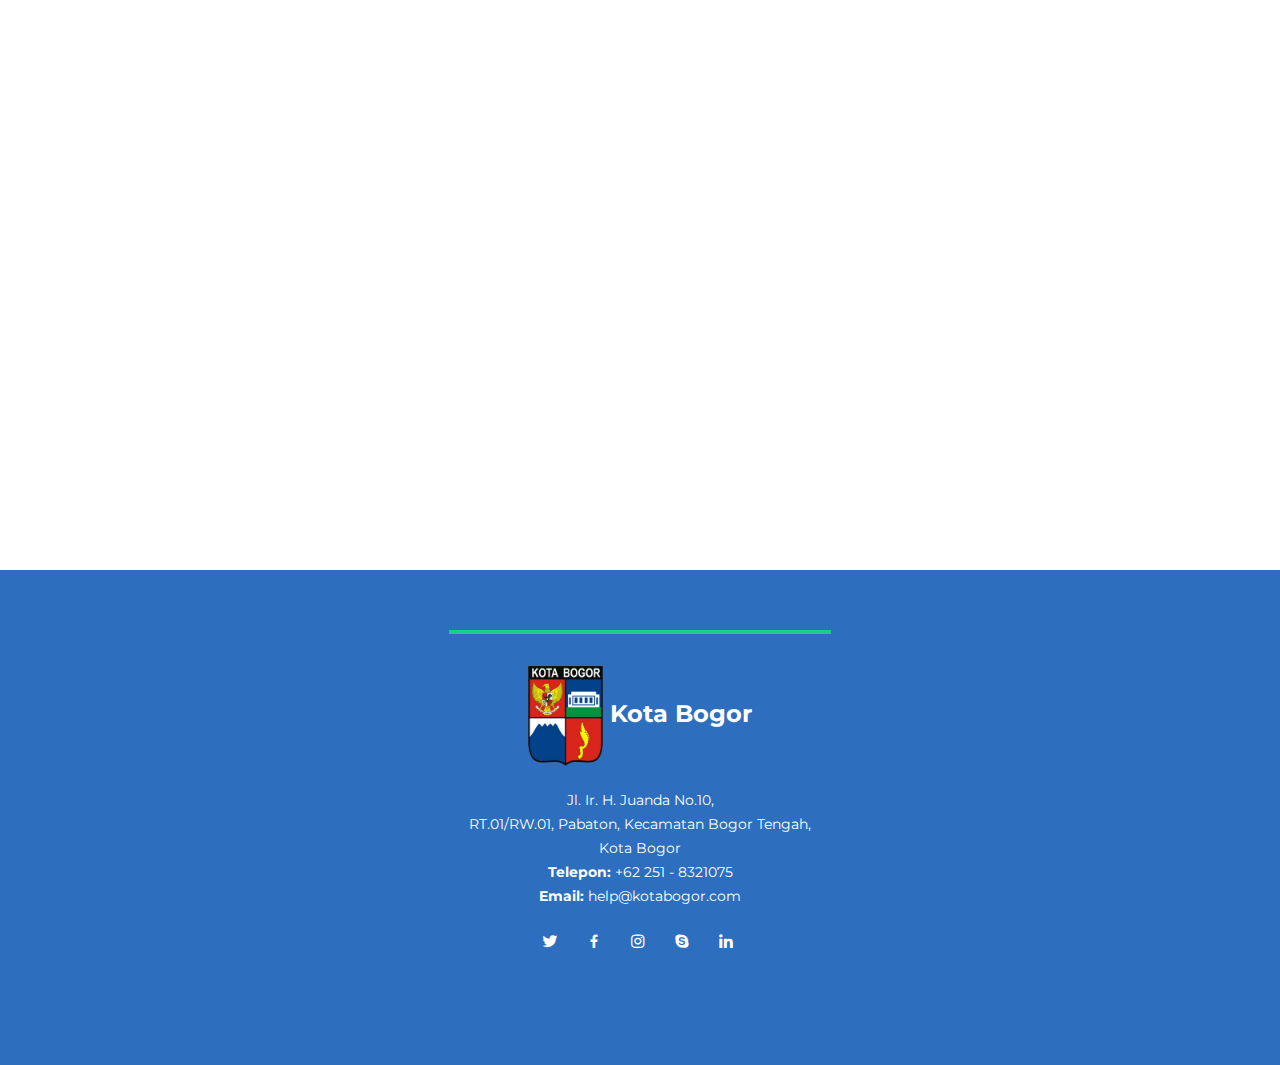
==== commit ef888cb4: "content adj." ====
--- a/Bootslander/index.html
+++ b/Bootslander/index.html
@@ -53,7 +53,7 @@
       <nav id="navbar" class="navbar">
         <ul>
           <li><a class="nav-link scrollto active" href="#hero">Home</a></li>
-          <li><a class="nav-link scrollto" href="#main">Jelajahi Artikel</a></li>
+          <li><a class="nav-link scrollto" href="#features">Jelajahi Artikel</a></li>
           <li><a class="nav-link scrollto" href="#contact">Saran & Kritik</a></li>
           </li>
         </ul>
@@ -112,297 +112,122 @@
     <section id="features" class="features">
       <div class="container">
 
+        <div class="section-title" data-aos="fade-up">
+          <h2>Artikel</h2>
+          <p>Semua Artikel</p>
+        </div>
+
         <div class="row">
-          <div class="col">col</div>
-          <div class="col">col</div>
-          <div class="w-100"></div>
-          <div class="col">col</div>
-          <div class="col">col</div>
+          <div class="col-md-9" data-aos="fade-right" data-aos-delay="100">
+            <div class="row">
+              <div class="col">
+                <div class="row">
+                  <div class="card" style="width: 15rem;">
+                    <div class="card-body">
+                      <h5 class="card-title">Judul 1</h5>
+                      <p class="card-text">Some quick example text to build on the card title and make up the bulk of the card's content.</p>
+                      <a href="#" class="btn btn-primary">Link Artikel</a>
+                    </div>
+                  </div>
+                  &nbsp
+                  <div class="card" style="width: 15rem;">
+                    <div class="card-body">
+                      <h5 class="card-title">Judul 2</h5>
+                      <p class="card-text">Some quick example text to build on the card title and make up the bulk of the card's content.</p>
+                      <a href="#" class="btn btn-primary">Link Artikel</a>
+                    </div>
+                  </div>
+                  &nbsp
+                  <div class="card" style="width: 15rem;">
+                    <div class="card-body">
+                      <h5 class="card-title">Judul 3</h5>
+                      <p class="card-text">Some quick example text to build on the card title and make up the bulk of the card's content.</p>
+                      <a href="#" class="btn btn-primary">Link Artikel</a>
+                    </div>
+                  </div>
+                  &nbsp
+                  <div class="card" style="width: 15rem;">
+                    <div class="card-body">
+                      <h5 class="card-title">Judul 4</h5>
+                      <p class="card-text">Some quick example text to build on the card title and make up the bulk of the card's content.</p>
+                      <a href="#" class="btn btn-primary">Link Artikel</a>
+                    </div>
+                  </div>
+                  &nbsp
+                  <div class="card" style="width: 15rem;">
+                    <div class="card-body">
+                      <h5 class="card-title">Judul 5</h5>
+                      <p class="card-text">Some quick example text to build on the card title and make up the bulk of the card's content.</p>
+                      <a href="#" class="btn btn-primary">Link Artikel</a>
+                    </div>
+                  </div>
+                  &nbsp
+                  <div class="card" style="width: 15rem;">
+                    <div class="card-body">
+                      <h5 class="card-title">Judul 6</h5>
+                      <p class="card-text">Some quick example text to build on the card title and make up the bulk of the card's content.</p>
+                      <a href="#" class="btn btn-primary">Link Artikel</a>
+                    </div>
+                  </div>
+                  &nbsp
+                  <div class="card" style="width: 15rem;">
+                    <div class="card-body">
+                      <h5 class="card-title">Judul 7</h5>
+                      <p class="card-text">Some quick example text to build on the card title and make up the bulk of the card's content.</p>
+                      <a href="#" class="btn btn-primary">Link Artikel</a>
+                    </div>
+                  </div>
+                </div>
+              </div>
+            </div>
+          </div>
+  
+          <div class="col-md-3" data-aos="fade-left" data-aos-delay="100">
+            <div class="card">
+              <h5>Daftar Kategori</h5>
+              <div class="overflow: auto;height: 670px;">
+                <ol type="A">
+                  <li>
+                    <a href="">Kategori 1</a>
+                    <ol type="1">
+                      <li>
+                        <a href="">Sub-Kategori 1</a>
+                      </li>
+                      <li>
+                        <a href="">Sub-Kategori 2</a>
+                      </li>
+                    </ol>
+                  </li>
+                  <li>
+                    <a href="">Kategori 2</a>
+                    <ol type="1">
+                      <li>
+                        <a href="">Sub-Kategori 1</a>
+                      </li>
+                      <li>
+                        <a href="">Sub-Kategori 2</a>
+                      </li>
+                    </ol>
+                  </li>
+  
+                </ol>
+              </div>
+            </div>
+          </div>
         </div>
         
 
       </div>
-    </section><!-- End Features Section -->
-
-    <!-- ======= Counts Section ======= -->
-    <section id="counts" class="counts">
-      <div class="container">
-
-        <div class="row" data-aos="fade-up">
-
-          <div class="col-lg-3 col-md-6">
-            <div class="count-box">
-              <i class="bi bi-emoji-smile"></i>
-              <span data-purecounter-start="0" data-purecounter-end="232" data-purecounter-duration="1" class="purecounter"></span>
-              <p>Happy Clients</p>
-            </div>
-          </div>
-
-          <div class="col-lg-3 col-md-6 mt-5 mt-md-0">
-            <div class="count-box">
-              <i class="bi bi-journal-richtext"></i>
-              <span data-purecounter-start="0" data-purecounter-end="521" data-purecounter-duration="1" class="purecounter"></span>
-              <p>Projects</p>
-            </div>
-          </div>
-
-          <div class="col-lg-3 col-md-6 mt-5 mt-lg-0">
-            <div class="count-box">
-              <i class="bi bi-headset"></i>
-              <span data-purecounter-start="0" data-purecounter-end="1463" data-purecounter-duration="1" class="purecounter"></span>
-              <p>Hours Of Support</p>
-            </div>
-          </div>
-
-          <div class="col-lg-3 col-md-6 mt-5 mt-lg-0">
-            <div class="count-box">
-              <i class="bi bi-people"></i>
-              <span data-purecounter-start="0" data-purecounter-end="15" data-purecounter-duration="1" class="purecounter"></span>
-              <p>Hard Workers</p>
-            </div>
-          </div>
-
-        </div>
-
-      </div>
-    </section><!-- End Counts Section -->
-
-    <!-- ======= Details Section ======= -->
-    <section id="details" class="details">
-      <div class="container">
-
-      </div>
-    </section><!-- End Details Section -->
-
-    <!-- ======= Gallery Section ======= -->
-    <section id="gallery" class="gallery">
-      <div class="container">
-
-        <div class="section-title" data-aos="fade-up">
-          <h2>Gallery</h2>
-          <p>Check our Gallery</p>
-        </div>
-
-        <div class="row g-0" data-aos="fade-left">
-
-          <div class="col-lg-3 col-md-4">
-            <div class="gallery-item" data-aos="zoom-in" data-aos-delay="100">
-              <a href="assets/img/gallery/gallery-1.jpg" class="gallery-lightbox">
-                <img src="assets/img/gallery/gallery-1.jpg" alt="" class="img-fluid">
-              </a>
-            </div>
-          </div>
-
-          <div class="col-lg-3 col-md-4">
-            <div class="gallery-item" data-aos="zoom-in" data-aos-delay="150">
-              <a href="assets/img/gallery/gallery-2.jpg" class="gallery-lightbox">
-                <img src="assets/img/gallery/gallery-2.jpg" alt="" class="img-fluid">
-              </a>
-            </div>
-          </div>
-
-          <div class="col-lg-3 col-md-4">
-            <div class="gallery-item" data-aos="zoom-in" data-aos-delay="200">
-              <a href="assets/img/gallery/gallery-3.jpg" class="gallery-lightbox">
-                <img src="assets/img/gallery/gallery-3.jpg" alt="" class="img-fluid">
-              </a>
-            </div>
-          </div>
-
-          <div class="col-lg-3 col-md-4">
-            <div class="gallery-item" data-aos="zoom-in" data-aos-delay="250">
-              <a href="assets/img/gallery/gallery-4.jpg" class="gallery-lightbox">
-                <img src="assets/img/gallery/gallery-4.jpg" alt="" class="img-fluid">
-              </a>
-            </div>
-          </div>
-
-          <div class="col-lg-3 col-md-4">
-            <div class="gallery-item" data-aos="zoom-in" data-aos-delay="300">
-              <a href="assets/img/gallery/gallery-5.jpg" class="gallery-lightbox">
-                <img src="assets/img/gallery/gallery-5.jpg" alt="" class="img-fluid">
-              </a>
-            </div>
-          </div>
-
-          <div class="col-lg-3 col-md-4">
-            <div class="gallery-item" data-aos="zoom-in" data-aos-delay="350">
-              <a href="assets/img/gallery/gallery-6.jpg" class="gallery-lightbox">
-                <img src="assets/img/gallery/gallery-6.jpg" alt="" class="img-fluid">
-              </a>
-            </div>
-          </div>
-
-          <div class="col-lg-3 col-md-4">
-            <div class="gallery-item" data-aos="zoom-in" data-aos-delay="400">
-              <a href="assets/img/gallery/gallery-7.jpg" class="gallery-lightbox">
-                <img src="assets/img/gallery/gallery-7.jpg" alt="" class="img-fluid">
-              </a>
-            </div>
-          </div>
-
-          <div class="col-lg-3 col-md-4">
-            <div class="gallery-item" data-aos="zoom-in" data-aos-delay="450">
-              <a href="assets/img/gallery/gallery-8.jpg" class="gallery-lightbox">
-                <img src="assets/img/gallery/gallery-8.jpg" alt="" class="img-fluid">
-              </a>
-            </div>
-          </div>
-
-        </div>
-
-      </div>
-    </section><!-- End Gallery Section -->
-
-    <!-- ======= Testimonials Section ======= -->
-    <section id="testimonials" class="testimonials">
-      <div class="container">
-
-        <div class="testimonials-slider swiper" data-aos="fade-up" data-aos-delay="100">
-          <div class="swiper-wrapper">
-
-            <div class="swiper-slide">
-              <div class="testimonial-item">
-                <img src="assets/img/testimonials/testimonials-1.jpg" class="testimonial-img" alt="">
-                <h3>Saul Goodman</h3>
-                <h4>Ceo &amp; Founder</h4>
-                <p>
-                  <i class="bx bxs-quote-alt-left quote-icon-left"></i>
-                  Proin iaculis purus consequat sem cure digni ssim donec porttitora entum suscipit rhoncus. Accusantium quam, ultricies eget id, aliquam eget nibh et. Maecen aliquam, risus at semper.
-                  <i class="bx bxs-quote-alt-right quote-icon-right"></i>
-                </p>
-              </div>
-            </div><!-- End testimonial item -->
-
-            <div class="swiper-slide">
-              <div class="testimonial-item">
-                <img src="assets/img/testimonials/testimonials-2.jpg" class="testimonial-img" alt="">
-                <h3>Sara Wilsson</h3>
-                <h4>Designer</h4>
-                <p>
-                  <i class="bx bxs-quote-alt-left quote-icon-left"></i>
-                  Export tempor illum tamen malis malis eram quae irure esse labore quem cillum quid cillum eram malis quorum velit fore eram velit sunt aliqua noster fugiat irure amet legam anim culpa.
-                  <i class="bx bxs-quote-alt-right quote-icon-right"></i>
-                </p>
-              </div>
-            </div><!-- End testimonial item -->
-
-            <div class="swiper-slide">
-              <div class="testimonial-item">
-                <img src="assets/img/testimonials/testimonials-3.jpg" class="testimonial-img" alt="">
-                <h3>Jena Karlis</h3>
-                <h4>Store Owner</h4>
-                <p>
-                  <i class="bx bxs-quote-alt-left quote-icon-left"></i>
-                  Enim nisi quem export duis labore cillum quae magna enim sint quorum nulla quem veniam duis minim tempor labore quem eram duis noster aute amet eram fore quis sint minim.
-                  <i class="bx bxs-quote-alt-right quote-icon-right"></i>
-                </p>
-              </div>
-            </div><!-- End testimonial item -->
-
-            <div class="swiper-slide">
-              <div class="testimonial-item">
-                <img src="assets/img/testimonials/testimonials-4.jpg" class="testimonial-img" alt="">
-                <h3>Matt Brandon</h3>
-                <h4>Freelancer</h4>
-                <p>
-                  <i class="bx bxs-quote-alt-left quote-icon-left"></i>
-                  Fugiat enim eram quae cillum dolore dolor amet nulla culpa multos export minim fugiat minim velit minim dolor enim duis veniam ipsum anim magna sunt elit fore quem dolore labore illum veniam.
-                  <i class="bx bxs-quote-alt-right quote-icon-right"></i>
-                </p>
-              </div>
-            </div><!-- End testimonial item -->
-
-            <div class="swiper-slide">
-              <div class="testimonial-item">
-                <img src="assets/img/testimonials/testimonials-5.jpg" class="testimonial-img" alt="">
-                <h3>John Larson</h3>
-                <h4>Entrepreneur</h4>
-                <p>
-                  <i class="bx bxs-quote-alt-left quote-icon-left"></i>
-                  Quis quorum aliqua sint quem legam fore sunt eram irure aliqua veniam tempor noster veniam enim culpa labore duis sunt culpa nulla illum cillum fugiat legam esse veniam culpa fore nisi cillum quid.
-                  <i class="bx bxs-quote-alt-right quote-icon-right"></i>
-                </p>
-              </div>
-            </div><!-- End testimonial item -->
-
-          </div>
-          <div class="swiper-pagination"></div>
-        </div>
-
-      </div>
-    </section><!-- End Testimonials Section -->
-
-
-    <!-- ======= F.A.Q Section ======= -->
-    <section id="faq" class="faq section-bg">
-      <div class="container">
-
-        <div class="section-title" data-aos="fade-up">
-          <h2>F.A.Q</h2>
-          <p>Frequently Asked Questions</p>
-        </div>
-
-        <div class="faq-list">
-          <ul>
-            <li data-aos="fade-up">
-              <i class="bx bx-help-circle icon-help"></i> <a data-bs-toggle="collapse" class="collapse" data-bs-target="#faq-list-1">Non consectetur a erat nam at lectus urna duis? <i class="bx bx-chevron-down icon-show"></i><i class="bx bx-chevron-up icon-close"></i></a>
-              <div id="faq-list-1" class="collapse show" data-bs-parent=".faq-list">
-                <p>
-                  Feugiat pretium nibh ipsum consequat. Tempus iaculis urna id volutpat lacus laoreet non curabitur gravida. Venenatis lectus magna fringilla urna porttitor rhoncus dolor purus non.
-                </p>
-              </div>
-            </li>
-
-            <li data-aos="fade-up" data-aos-delay="100">
-              <i class="bx bx-help-circle icon-help"></i> <a data-bs-toggle="collapse" data-bs-target="#faq-list-2" class="collapsed">Feugiat scelerisque varius morbi enim nunc? <i class="bx bx-chevron-down icon-show"></i><i class="bx bx-chevron-up icon-close"></i></a>
-              <div id="faq-list-2" class="collapse" data-bs-parent=".faq-list">
-                <p>
-                  Dolor sit amet consectetur adipiscing elit pellentesque habitant morbi. Id interdum velit laoreet id donec ultrices. Fringilla phasellus faucibus scelerisque eleifend donec pretium. Est pellentesque elit ullamcorper dignissim. Mauris ultrices eros in cursus turpis massa tincidunt dui.
-                </p>
-              </div>
-            </li>
-
-            <li data-aos="fade-up" data-aos-delay="200">
-              <i class="bx bx-help-circle icon-help"></i> <a data-bs-toggle="collapse" data-bs-target="#faq-list-3" class="collapsed">Dolor sit amet consectetur adipiscing elit? <i class="bx bx-chevron-down icon-show"></i><i class="bx bx-chevron-up icon-close"></i></a>
-              <div id="faq-list-3" class="collapse" data-bs-parent=".faq-list">
-                <p>
-                  Eleifend mi in nulla posuere sollicitudin aliquam ultrices sagittis orci. Faucibus pulvinar elementum integer enim. Sem nulla pharetra diam sit amet nisl suscipit. Rutrum tellus pellentesque eu tincidunt. Lectus urna duis convallis convallis tellus. Urna molestie at elementum eu facilisis sed odio morbi quis
-                </p>
-              </div>
-            </li>
-
-            <li data-aos="fade-up" data-aos-delay="300">
-              <i class="bx bx-help-circle icon-help"></i> <a data-bs-toggle="collapse" data-bs-target="#faq-list-4" class="collapsed">Tempus quam pellentesque nec nam aliquam sem et tortor consequat? <i class="bx bx-chevron-down icon-show"></i><i class="bx bx-chevron-up icon-close"></i></a>
-              <div id="faq-list-4" class="collapse" data-bs-parent=".faq-list">
-                <p>
-                  Molestie a iaculis at erat pellentesque adipiscing commodo. Dignissim suspendisse in est ante in. Nunc vel risus commodo viverra maecenas accumsan. Sit amet nisl suscipit adipiscing bibendum est. Purus gravida quis blandit turpis cursus in.
-                </p>
-              </div>
-            </li>
-
-            <li data-aos="fade-up" data-aos-delay="400">
-              <i class="bx bx-help-circle icon-help"></i> <a data-bs-toggle="collapse" data-bs-target="#faq-list-5" class="collapsed">Tortor vitae purus faucibus ornare. Varius vel pharetra vel turpis nunc eget lorem dolor? <i class="bx bx-chevron-down icon-show"></i><i class="bx bx-chevron-up icon-close"></i></a>
-              <div id="faq-list-5" class="collapse" data-bs-parent=".faq-list">
-                <p>
-                  Laoreet sit amet cursus sit amet dictum sit amet justo. Mauris vitae ultricies leo integer malesuada nunc vel. Tincidunt eget nullam non nisi est sit amet. Turpis nunc eget lorem dolor sed. Ut venenatis tellus in metus vulputate eu scelerisque.
-                </p>
-              </div>
-            </li>
-
-          </ul>
-        </div>
-
-      </div>
-    </section><!-- End F.A.Q Section -->
+    </section>
+    <!-- End Features Section -->
 
     <!-- ======= Contact Section ======= -->
     <section id="contact" class="contact">
       <div class="container">
 
         <div class="section-title" data-aos="fade-up">
-          <h2>Contact</h2>
-          <p>Contact Us</p>
+          <h2>Kritik & Saran</h2>
+          <p>Sampaikan umpan balik kepada kami</p>
         </div>
 
         <div class="row">
@@ -411,20 +236,22 @@
             <div class="info">
               <div class="address">
                 <i class="bi bi-geo-alt"></i>
-                <h4>Location:</h4>
-                <p>A108 Adam Street, New York, NY 535022</p>
+                <h4>Lokasi:</h4>
+                <p>Jl. Ir. H. Juanda No.10,
+                  RT.01/RW.01, Pabaton, Kecamatan Bogor Tengah,
+                  Kota Bogor</p>
               </div>
 
               <div class="email">
                 <i class="bi bi-envelope"></i>
                 <h4>Email:</h4>
-                <p>info@example.com</p>
+                <p>kominfo@kotabogor.go.id</p>
               </div>
 
               <div class="phone">
                 <i class="bi bi-phone"></i>
-                <h4>Call:</h4>
-                <p>+1 5589 55488 55s</p>
+                <h4>Telepon:</h4>
+                <p>+62 251 - 8321075</p>
               </div>
 
             </div>
@@ -436,24 +263,21 @@
             <form action="forms/contact.php" method="post" role="form" class="php-email-form">
               <div class="row">
                 <div class="col-md-6 form-group">
-                  <input type="text" name="name" class="form-control" id="name" placeholder="Your Name" required>
+                  <input type="text" name="name" class="form-control" id="name" placeholder="Nama Anda" required>
                 </div>
                 <div class="col-md-6 form-group mt-3 mt-md-0">
-                  <input type="email" class="form-control" name="email" id="email" placeholder="Your Email" required>
+                  <input type="email" class="form-control" name="email" id="email" placeholder="Email Anda" required>
                 </div>
               </div>
               <div class="form-group mt-3">
-                <input type="text" class="form-control" name="subject" id="subject" placeholder="Subject" required>
-              </div>
-              <div class="form-group mt-3">
-                <textarea class="form-control" name="message" rows="5" placeholder="Message" required></textarea>
+                <textarea class="form-control" name="message" rows="5" placeholder="Saran & Kritik" required></textarea>
               </div>
               <div class="my-3">
                 <div class="loading">Loading</div>
                 <div class="error-message"></div>
                 <div class="sent-message">Your message has been sent. Thank you!</div>
               </div>
-              <div class="text-center"><button type="submit">Send Message</button></div>
+              <div class="text-center"><button type="submit">Kirim</button></div>
             </form>
 
           </div>
@@ -469,48 +293,29 @@
   <footer id="footer">
     <div class="footer-top">
       <div class="container">
-        <div class="row d-flex justify-content-center">
-          <div class="col-lg-2 col-md-6 footer-links">
-            <h4>Useful Links</h4>
-            <ul>
-              <li><i class="bx bx-chevron-right"></i> <a href="#">Home</a></li>
-              <li><i class="bx bx-chevron-right"></i> <a href="#">Jelajahi Artikel</a></li>
-              <li><i class="bx bx-chevron-right"></i> <a href="#">Saran & Kritik</a></li>
-            </ul>
-          </div>
-
-          <div class="col-lg-2 col-md-6 footer-links">
-            <h4>Our Services</h4>
-            <ul>
-              <li><i class="bx bx-chevron-right"></i> <a href="#">Web Design</a></li>
-              <li><i class="bx bx-chevron-right"></i> <a href="#">Web Development</a></li>
-              <li><i class="bx bx-chevron-right"></i> <a href="#">Product Management</a></li>
-              <li><i class="bx bx-chevron-right"></i> <a href="#">Marketing</a></li>
-              <li><i class="bx bx-chevron-right"></i> <a href="#">Graphic Design</a></li>
-            </ul>
-          </div>
-            <div class="d-flex justify-content-center">
-              <div class="footer-info">
-                <h3 class="text-blue">
-                  <img src="images/logo.png" alt="Logo Kota Bogor" style="width:75px;height:100px;">                
-                  Kota Bogor
-                </h3>
-                <p>
-                  Jl. Ir. H. Juanda No.10, <br>
-                  RT.01/RW.01, Pabaton, Kecamatan Bogor Tengah, <br> 
-                  Kota Bogor<br>
-                  <strong>Telepon:</strong> +62 251 - 8321075<br>
-                  <strong>Email:</strong> help@kotabogor.com<br>
-                </p>
-                <div class="social-links mt-3">
-                  <a href="#" class="twitter"><i class="bx bxl-twitter"></i></a>
-                  <a href="#" class="facebook"><i class="bx bxl-facebook"></i></a>
-                  <a href="#" class="instagram"><i class="bx bxl-instagram"></i></a>
-                  <a href="#" class="google-plus"><i class="bx bxl-skype"></i></a>
-                  <a href="#" class="linkedin"><i class="bx bxl-linkedin"></i></a>
-                </div>
-              </div>
-            </div>
+        <div class="d-flex justify-content-center">
+          <div class="d-flex justify-content-center">
+            <div class="footer-info">
+              <h3 class="text-blue">
+                <img src="images/logo.png" alt="Logo Kota Bogor" style="width:75px;height:100px;">                
+                Kota Bogor
+              </h3>
+              <p>
+                Jl. Ir. H. Juanda No.10, <br>
+                RT.01/RW.01, Pabaton, Kecamatan Bogor Tengah, <br> 
+                Kota Bogor<br>
+                <strong>Telepon:</strong> +62 251 - 8321075<br>
+                <strong>Email:</strong> help@kotabogor.com<br>
+              </p>
+              <div class="social-links mt-3">
+                <a href="#" class="twitter"><i class="bx bxl-twitter"></i></a>
+                <a href="#" class="facebook"><i class="bx bxl-facebook"></i></a>
+                <a href="#" class="instagram"><i class="bx bxl-instagram"></i></a>
+                <a href="#" class="google-plus"><i class="bx bxl-skype"></i></a>
+                <a href="#" class="linkedin"><i class="bx bxl-linkedin"></i></a>
+              </div>
+            </div>
+          </div>
         </div>
       </div>
     </div>
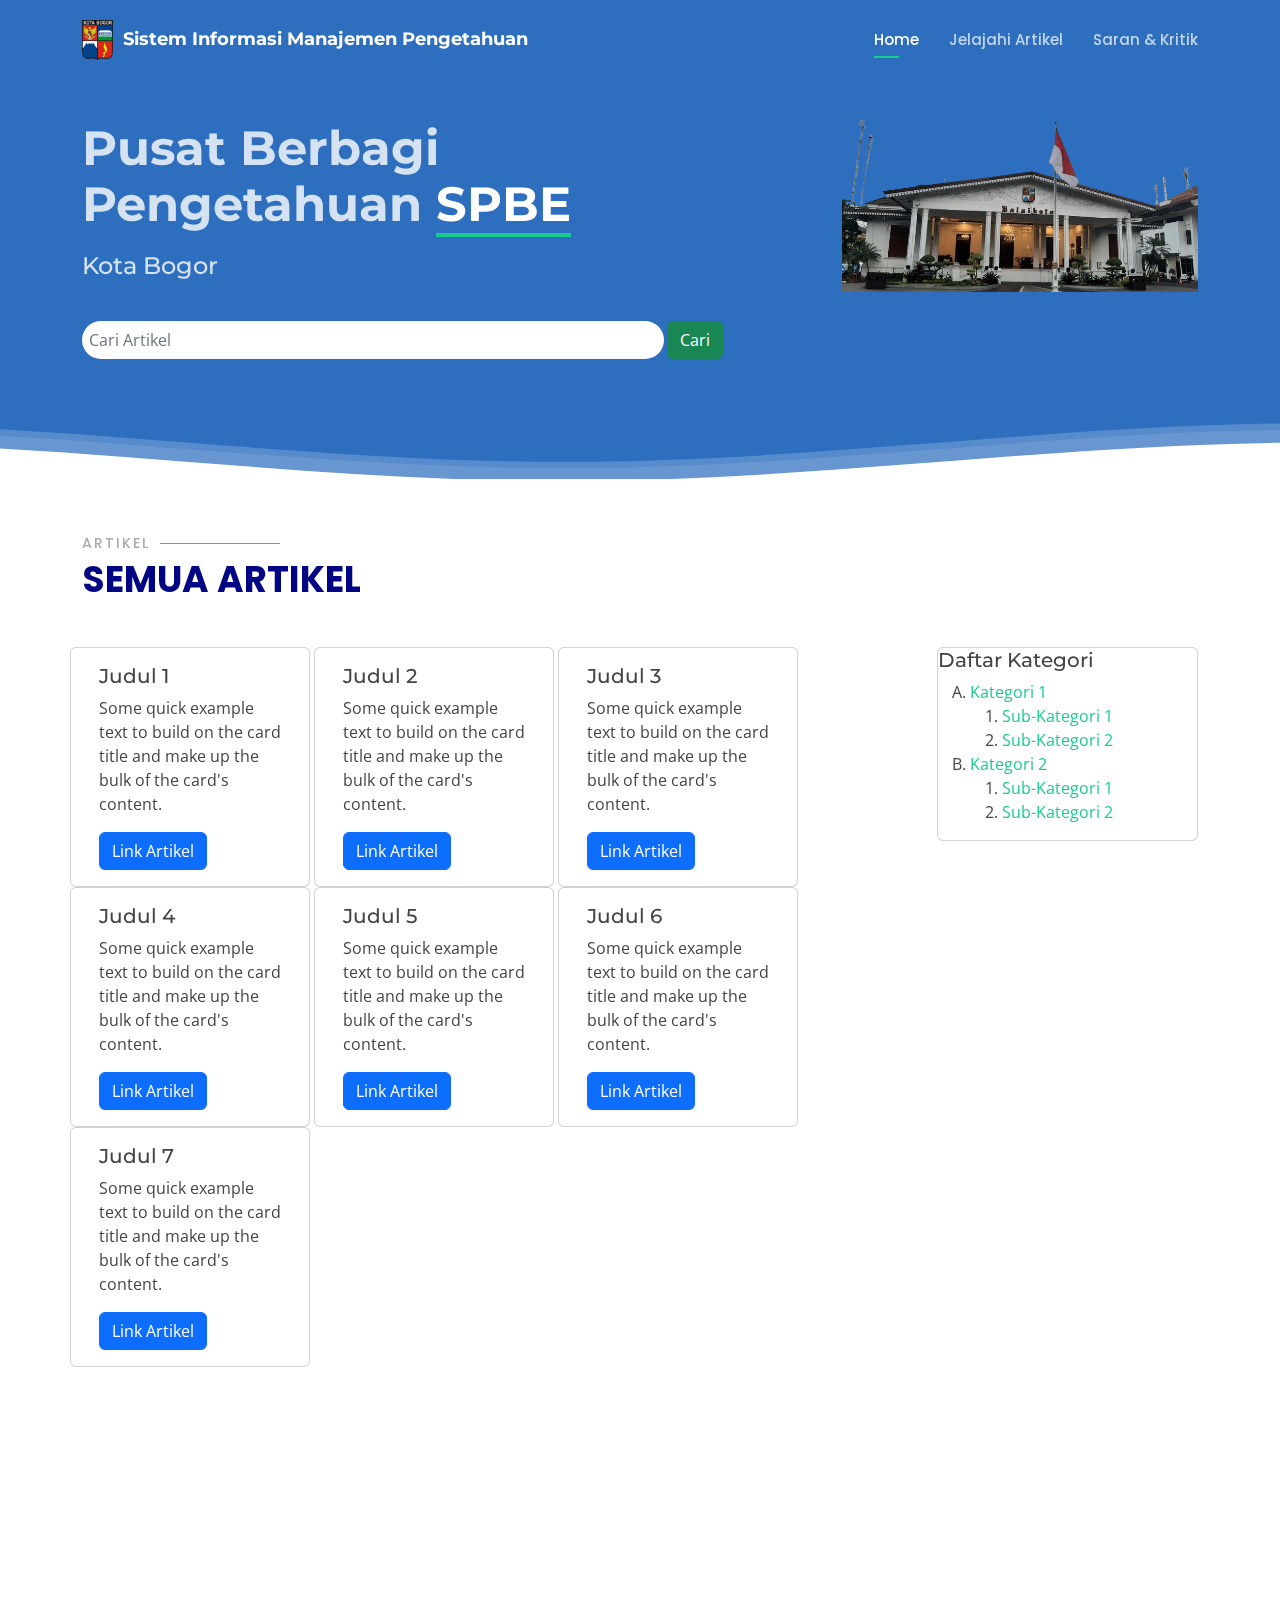
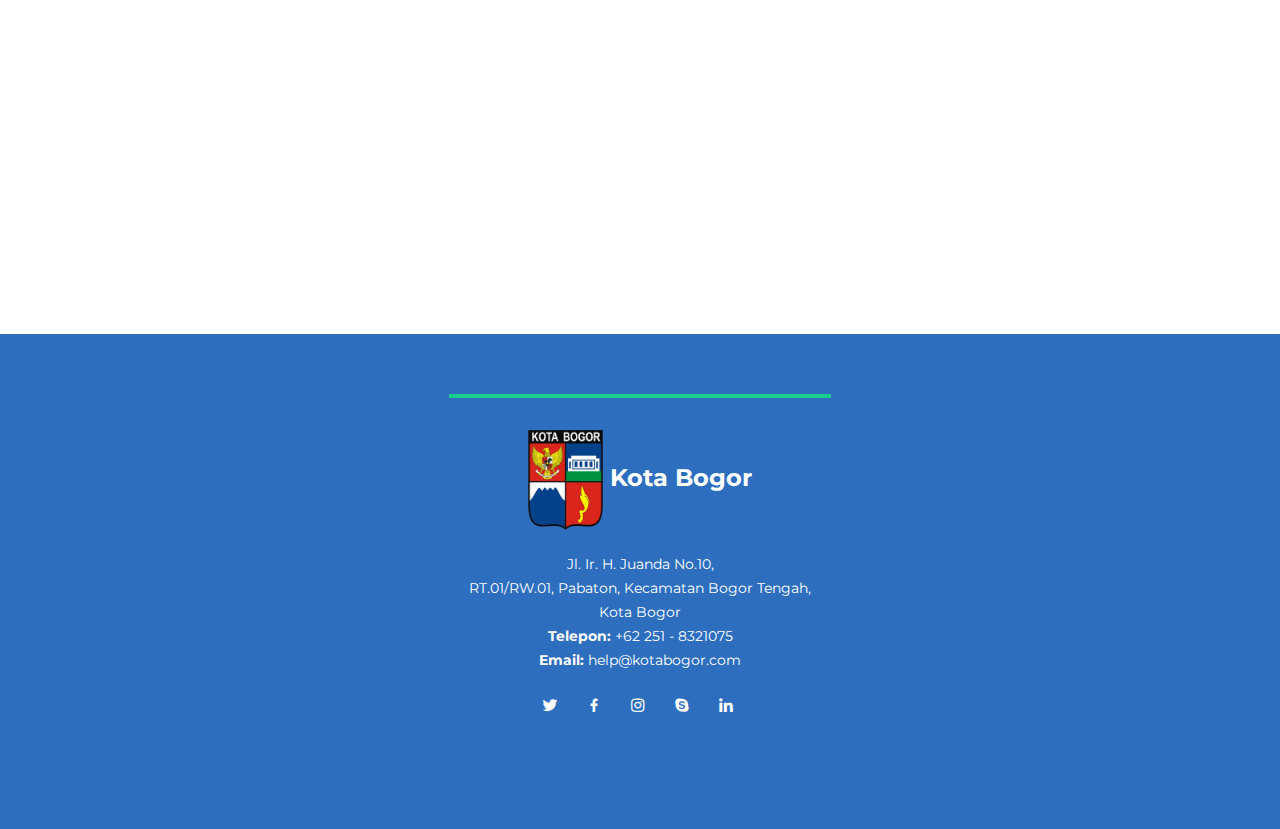
==== commit b1882dea: "spbe icn" ====
--- a/Bootslander/index.html
+++ b/Bootslander/index.html
@@ -84,7 +84,7 @@
           </div>
         </div>
         <div class="col-lg-4 order-1 order-lg-2 hero-img" data-aos="zoom-out" data-aos-delay="300">
-          <img src="assets/img/hero-img.png" class="img-fluid animated" alt="">
+          <img src="assets/img/balaikota.png" class="img-fluid animated" alt="">
         </div>
       </div>
     </div>
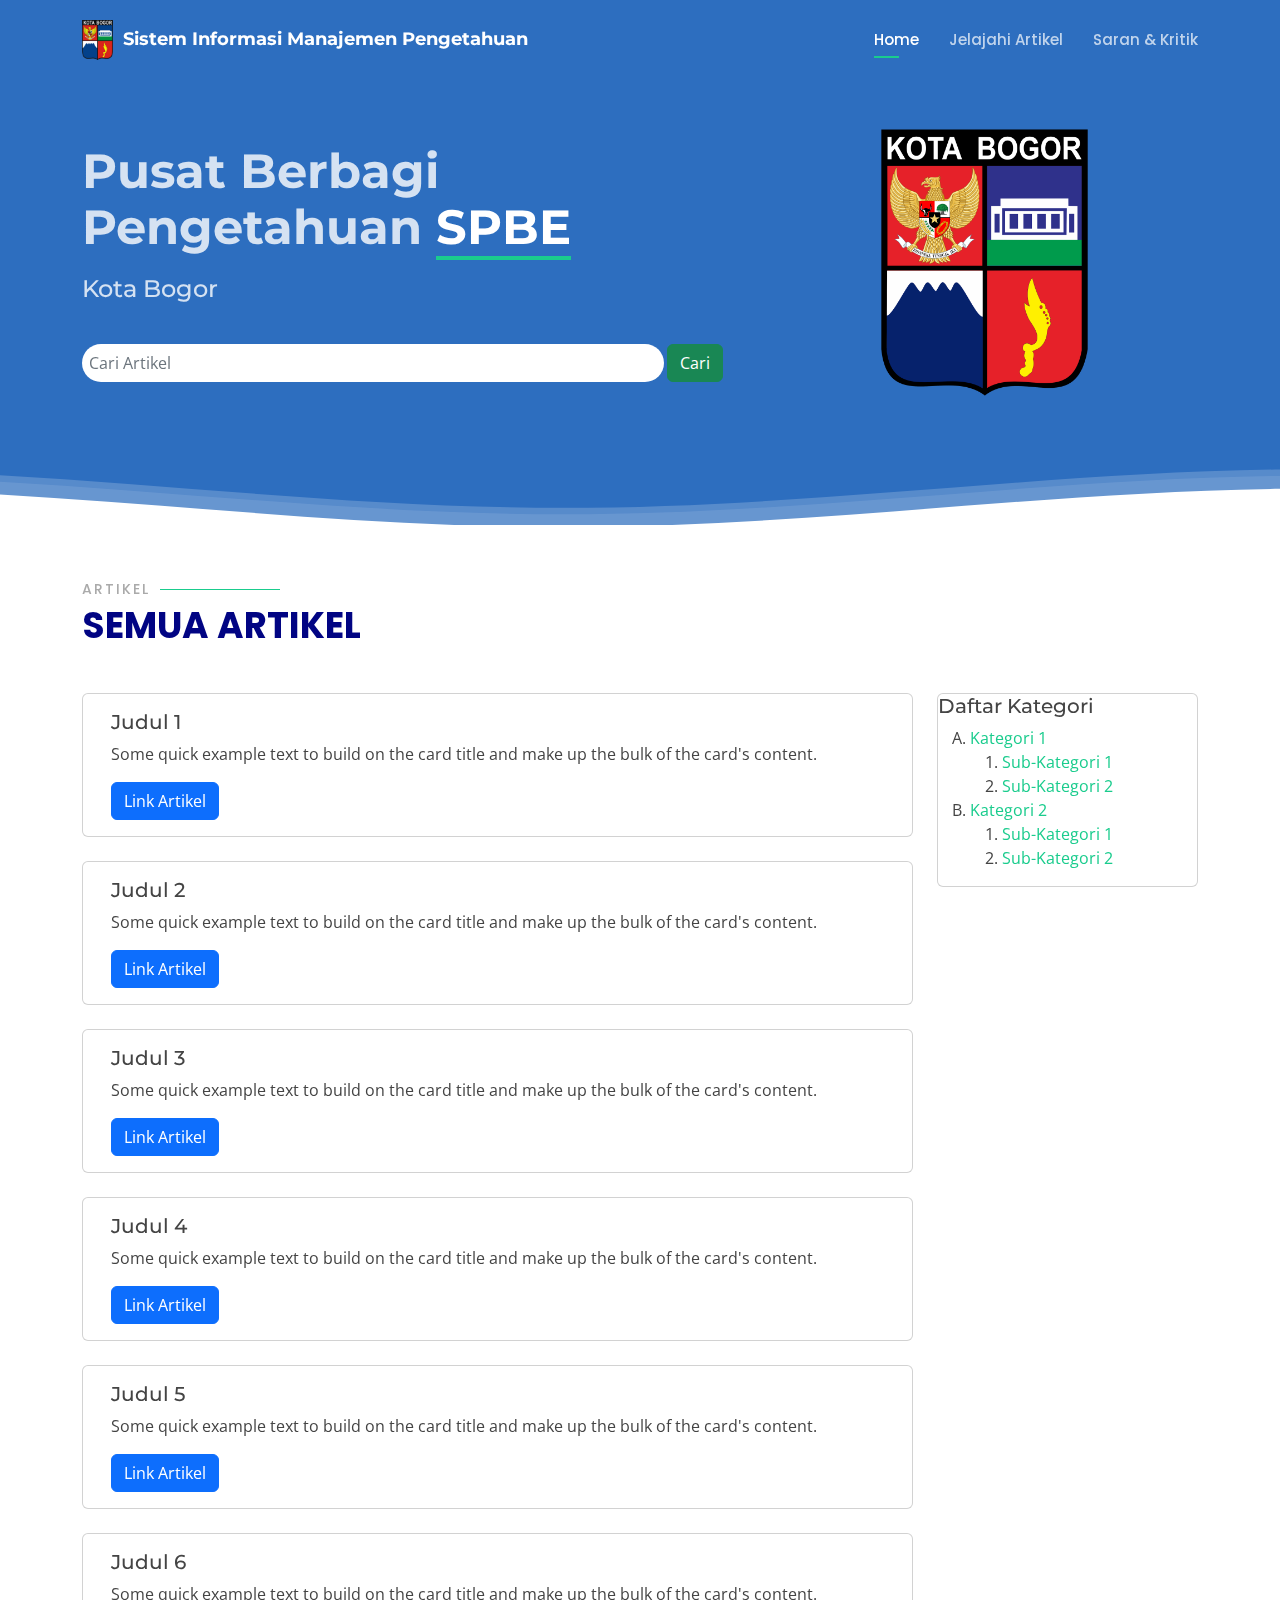
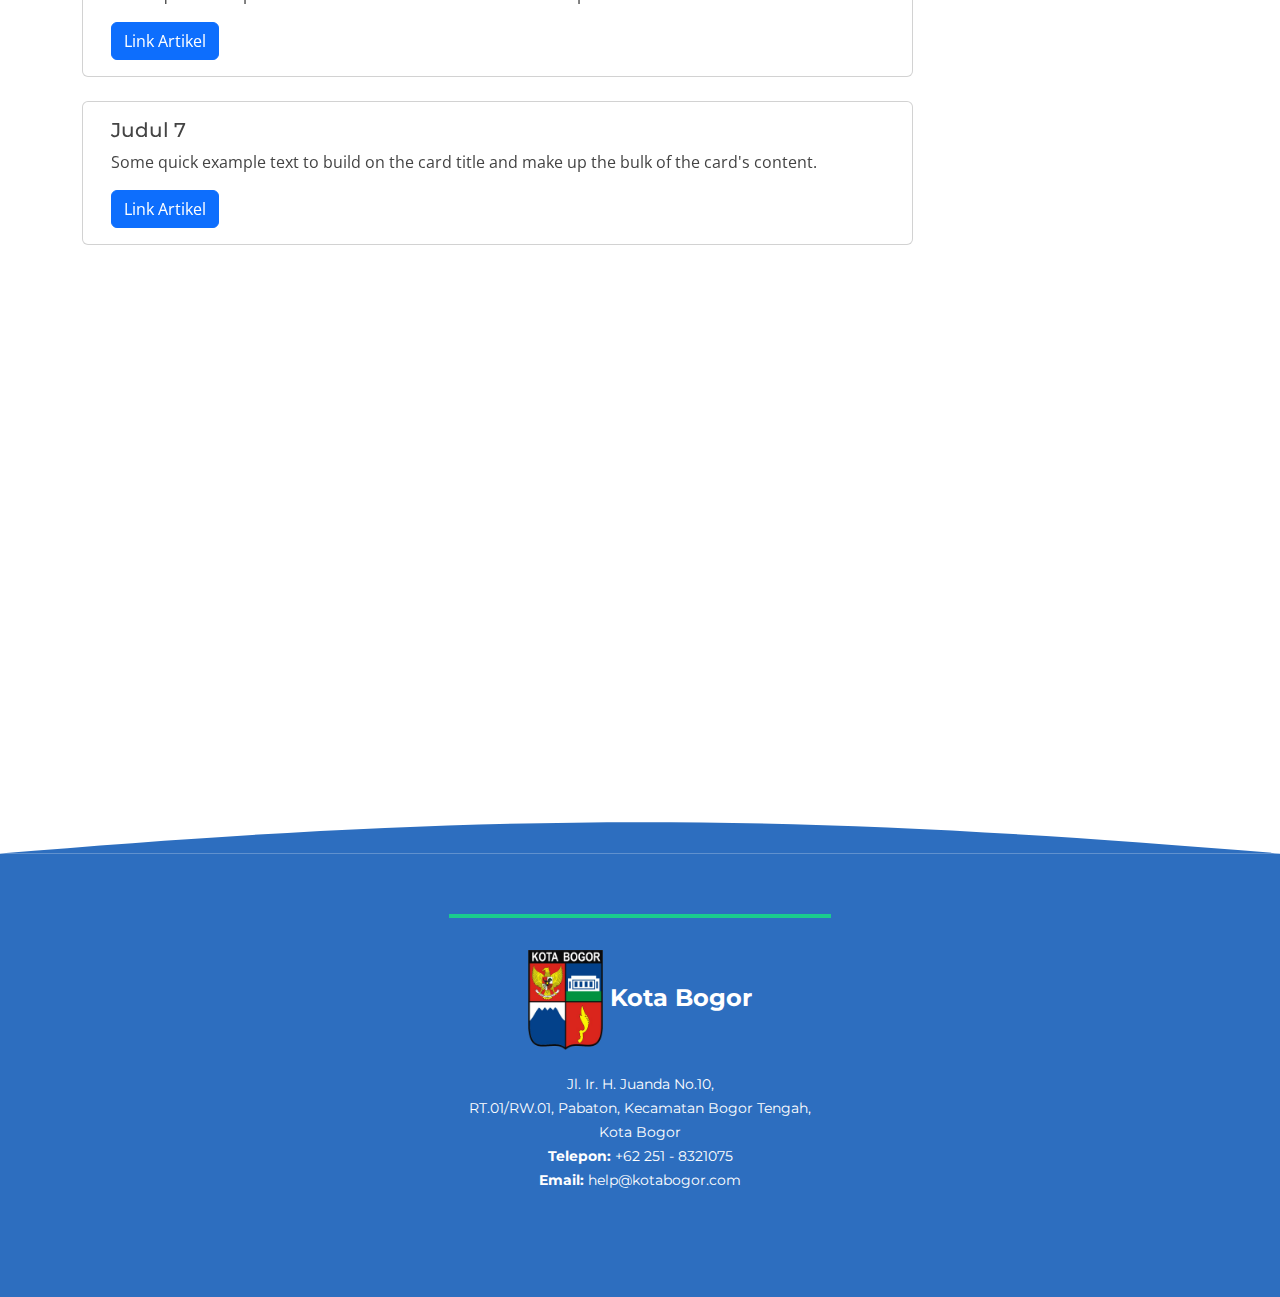
==== commit feba5174: "content adj." ====
--- a/Bootslander/index.html
+++ b/Bootslander/index.html
@@ -59,7 +59,6 @@
         </ul>
         <i class="bi bi-list mobile-nav-toggle"></i>
       </nav><!-- .navbar -->
-
     </div>
   </header><!-- End Header -->
 
@@ -84,7 +83,7 @@
           </div>
         </div>
         <div class="col-lg-4 order-1 order-lg-2 hero-img" data-aos="zoom-out" data-aos-delay="300">
-          <img src="assets/img/balaikota.png" class="img-fluid animated" alt="">
+          <img src="assets/img/kotabogor.png" class="img-fluid animated" alt="" style="width: 80%; margin-left: auto; margin-right: auto;">
         </div>
       </div>
     </div>
@@ -119,10 +118,10 @@
 
         <div class="row">
           <div class="col-md-9" data-aos="fade-right" data-aos-delay="100">
-            <div class="row">
+            <div class="container">
               <div class="col">
                 <div class="row">
-                  <div class="card" style="width: 15rem;">
+                  <div class="card">
                     <div class="card-body">
                       <h5 class="card-title">Judul 1</h5>
                       <p class="card-text">Some quick example text to build on the card title and make up the bulk of the card's content.</p>
@@ -130,7 +129,7 @@
                     </div>
                   </div>
                   &nbsp
-                  <div class="card" style="width: 15rem;">
+                  <div class="card">
                     <div class="card-body">
                       <h5 class="card-title">Judul 2</h5>
                       <p class="card-text">Some quick example text to build on the card title and make up the bulk of the card's content.</p>
@@ -138,7 +137,7 @@
                     </div>
                   </div>
                   &nbsp
-                  <div class="card" style="width: 15rem;">
+                  <div class="card">
                     <div class="card-body">
                       <h5 class="card-title">Judul 3</h5>
                       <p class="card-text">Some quick example text to build on the card title and make up the bulk of the card's content.</p>
@@ -146,7 +145,7 @@
                     </div>
                   </div>
                   &nbsp
-                  <div class="card" style="width: 15rem;">
+                  <div class="card">
                     <div class="card-body">
                       <h5 class="card-title">Judul 4</h5>
                       <p class="card-text">Some quick example text to build on the card title and make up the bulk of the card's content.</p>
@@ -154,7 +153,7 @@
                     </div>
                   </div>
                   &nbsp
-                  <div class="card" style="width: 15rem;">
+                  <div class="card">
                     <div class="card-body">
                       <h5 class="card-title">Judul 5</h5>
                       <p class="card-text">Some quick example text to build on the card title and make up the bulk of the card's content.</p>
@@ -162,7 +161,7 @@
                     </div>
                   </div>
                   &nbsp
-                  <div class="card" style="width: 15rem;">
+                  <div class="card">
                     <div class="card-body">
                       <h5 class="card-title">Judul 6</h5>
                       <p class="card-text">Some quick example text to build on the card title and make up the bulk of the card's content.</p>
@@ -170,7 +169,7 @@
                     </div>
                   </div>
                   &nbsp
-                  <div class="card" style="width: 15rem;">
+                  <div class="card">
                     <div class="card-body">
                       <h5 class="card-title">Judul 7</h5>
                       <p class="card-text">Some quick example text to build on the card title and make up the bulk of the card's content.</p>
@@ -290,6 +289,9 @@
   </main><!-- End #main -->
 
   <!-- ======= Footer ======= -->
+  <svg viewBox="15 -1 1470 48" fill="none" xmlns="http://www.w3.org/2000/svg">
+    <path d="M1 48C4.93573 47.6644 8.85984 47.3311 12.7725 47H1489.16C1493.1 47.3311 1497.04 47.6644 1501 48V47H1489.16C914.668 -1.34764 587.282 -1.61174 12.7725 47H1V48Z" fill="#2d6ebf"></path>
+  </svg>
   <footer id="footer">
     <div class="footer-top">
       <div class="container">
@@ -307,13 +309,6 @@
                 <strong>Telepon:</strong> +62 251 - 8321075<br>
                 <strong>Email:</strong> help@kotabogor.com<br>
               </p>
-              <div class="social-links mt-3">
-                <a href="#" class="twitter"><i class="bx bxl-twitter"></i></a>
-                <a href="#" class="facebook"><i class="bx bxl-facebook"></i></a>
-                <a href="#" class="instagram"><i class="bx bxl-instagram"></i></a>
-                <a href="#" class="google-plus"><i class="bx bxl-skype"></i></a>
-                <a href="#" class="linkedin"><i class="bx bxl-linkedin"></i></a>
-              </div>
             </div>
           </div>
         </div>
